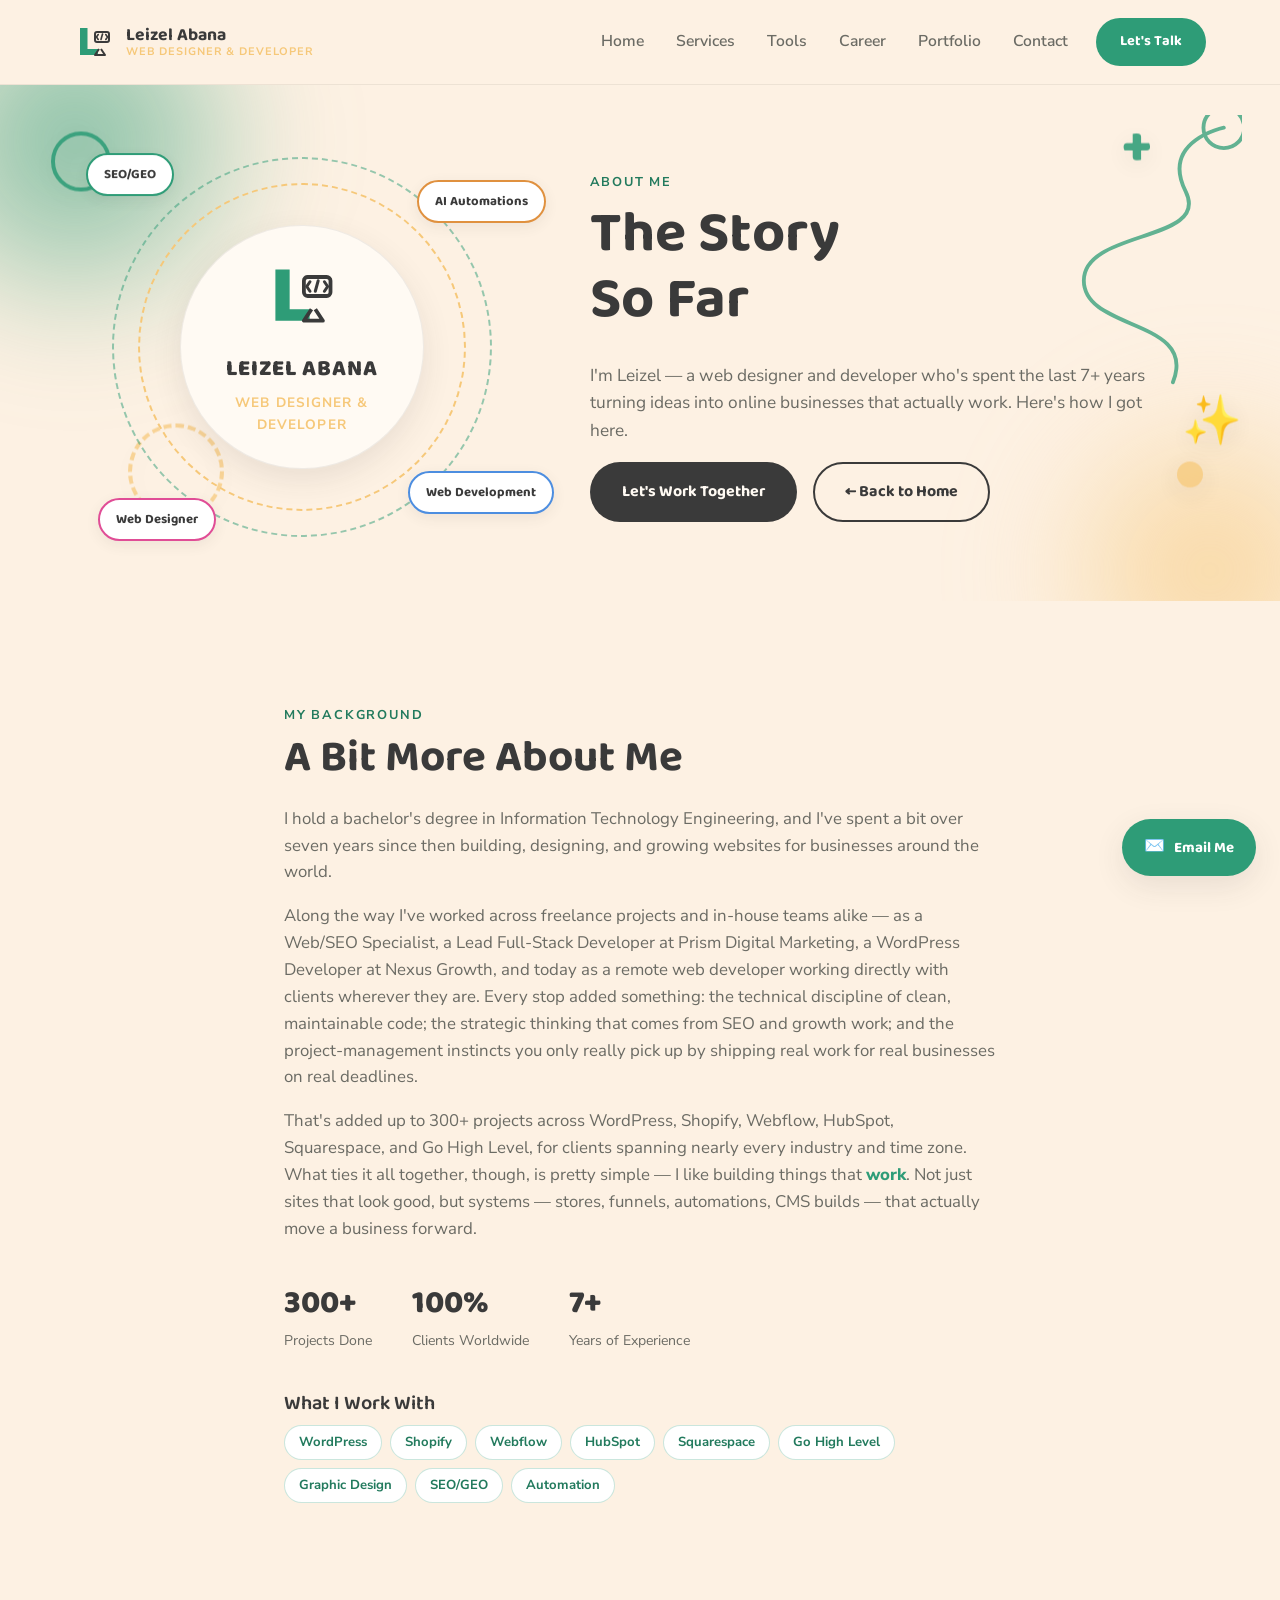
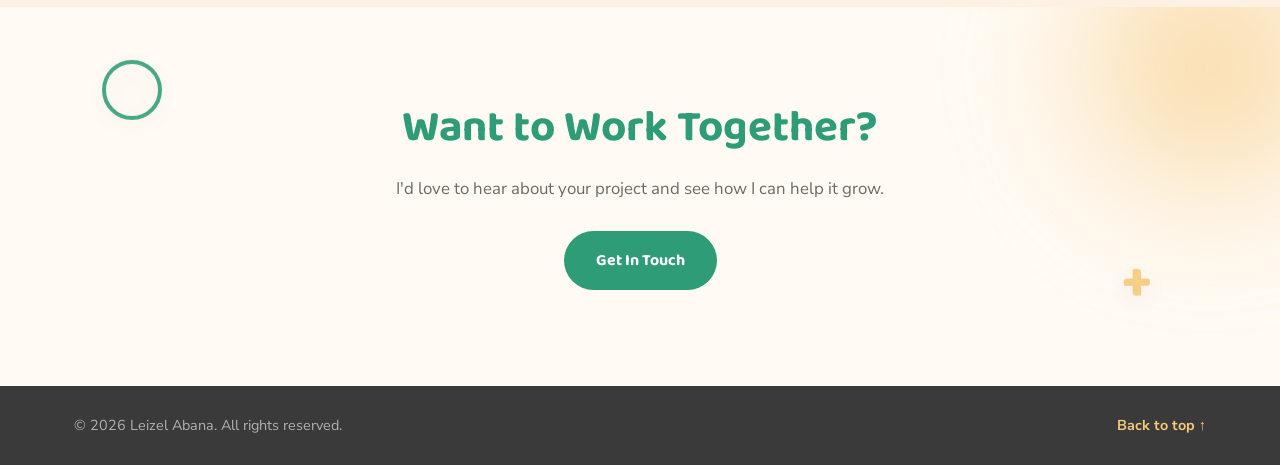
==== about.html @ f3bccfa7 "Initial commit: Leizel Abana portfolio site Co-Authored-By: Claude Sonnet 5 <noreply@anthropic.com>" ====
<!DOCTYPE html>
<html lang="en">
<head>
<meta charset="UTF-8">
<meta name="viewport" content="width=device-width, initial-scale=1.0">
<title>About — Leizel Abana</title>
<meta name="description" content="The story behind Leizel Abana — a web designer and developer with 7+ years of experience across WordPress, Shopify, Webflow, HubSpot, Squarespace and Go High Level.">
<link rel="icon" href="assets/favicon.svg" type="image/svg+xml">
<link rel="preconnect" href="https://fonts.googleapis.com">
<link rel="preconnect" href="https://fonts.gstatic.com" crossorigin>
<link href="https://fonts.googleapis.com/css2?family=Baloo+2:wght@500;600;700;800&family=Nunito+Sans:wght@400;600;700;800&display=swap" rel="stylesheet">
<link rel="stylesheet" href="css/style.css">
</head>
<body>

<!-- ================= HEADER ================= -->
<header class="site-header" id="top">
  <div class="container header-inner">
    <a href="index.html" class="brand" aria-label="Leizel Abana home">
      <svg class="brand-mark" width="40" height="40" viewBox="0 0 40 40" fill="none" xmlns="http://www.w3.org/2000/svg" aria-hidden="true">
        <path d="M6 6H13.5V27H24V33H6V6Z" fill="var(--green)"/>
        <rect x="21" y="10" width="14" height="10" rx="2" stroke="var(--charcoal)" stroke-width="2"/>
        <path d="M25 27L21 33H31L27 27" stroke="var(--charcoal)" stroke-width="2" stroke-linejoin="round"/>
        <path d="M24.2 12.5L22.5 15L24.2 17.5" stroke="var(--charcoal)" stroke-width="1.6" stroke-linecap="round" stroke-linejoin="round"/>
        <path d="M28.5 12L27 17.5" stroke="var(--charcoal)" stroke-width="1.6" stroke-linecap="round"/>
        <path d="M31.8 12.5L33.5 15L31.8 17.5" stroke="var(--charcoal)" stroke-width="1.6" stroke-linecap="round" stroke-linejoin="round"/>
      </svg>
      <span class="brand-text">
        <span class="brand-name">Leizel Abana</span>
        <span class="brand-role">Web Designer &amp; Developer</span>
      </span>
    </a>

    <nav class="site-nav" id="site-nav">
      <a href="index.html#top" class="nav-link">Home</a>
      <a href="index.html#services" class="nav-link">Services</a>
      <a href="index.html#tools" class="nav-link">Tools</a>
      <a href="index.html#career" class="nav-link">Career</a>
      <a href="index.html#portfolio" class="nav-link">Portfolio</a>
      <a href="index.html#contact" class="nav-link">Contact</a>
    </nav>

    <a href="index.html#contact" class="btn btn-primary btn-small header-cta">Let's Talk</a>

    <button class="nav-toggle" id="nav-toggle" aria-label="Toggle navigation" aria-expanded="false">
      <span></span><span></span><span></span>
    </button>
  </div>
</header>

<main>

<!-- ================= ABOUT HERO ================= -->
<section class="hero" id="about-top">
  <div class="blob-layer" aria-hidden="true">
    <div class="blob blob-green" style="width:430px; height:430px; top:-150px; left:-140px;"></div>
    <div class="blob blob-tan" style="width:380px; height:380px; bottom:-160px; right:-120px; animation-delay:2s;"></div>
  </div>
  <div class="floaties" aria-hidden="true">
    <span class="floaty circle-shape" style="top:12%; left:4%; animation-duration:7.8s;"></span>
    <span class="floaty ring-shape" style="bottom:14%; left:10%; animation-duration:9.4s; animation-delay:.5s;"></span>
    <span class="floaty plus-shape green" style="top:10%; right:10%; animation-duration:6.8s; animation-delay:1s;">+</span>
    <span class="floaty dot-shape tan" style="bottom:20%; right:6%; animation-duration:6.4s; animation-delay:.3s;"></span>
    <span class="floaty emoji-shape" style="top:60%; right:3%; animation-duration:7.6s; animation-delay:.8s;">✨</span>
  </div>

  <div class="container hero-inner">
    <div class="hero-badge-wrap" data-animate>
      <div class="hero-orbit">
        <span class="orbit-ring ring-a" aria-hidden="true"></span>
        <span class="orbit-ring ring-b" aria-hidden="true"></span>

        <div class="hero-logo-circle">
          <svg width="76" height="76" viewBox="0 0 40 40" fill="none" xmlns="http://www.w3.org/2000/svg" aria-hidden="true">
            <path d="M6 6H13.5V27H24V33H6V6Z" fill="var(--green)"/>
            <rect x="21" y="10" width="14" height="10" rx="2" stroke="var(--charcoal)" stroke-width="2"/>
            <path d="M25 27L21 33H31L27 27" stroke="var(--charcoal)" stroke-width="2" stroke-linejoin="round"/>
            <path d="M24.2 12.5L22.5 15L24.2 17.5" stroke="var(--charcoal)" stroke-width="1.6" stroke-linecap="round" stroke-linejoin="round"/>
            <path d="M28.5 12L27 17.5" stroke="var(--charcoal)" stroke-width="1.6" stroke-linecap="round"/>
            <path d="M31.8 12.5L33.5 15L31.8 17.5" stroke="var(--charcoal)" stroke-width="1.6" stroke-linecap="round" stroke-linejoin="round"/>
          </svg>
          <p class="hero-logo-name">LEIZEL ABANA</p>
          <p class="hero-logo-role">WEB DESIGNER &amp; DEVELOPER</p>
        </div>

        <span class="orbit-badge badge-1" style="--badge-color: var(--green); animation-duration:6.5s;">SEO/GEO</span>
        <span class="orbit-badge badge-2" style="--badge-color: var(--c-shopify); animation-duration:7.4s; animation-delay:.6s;">AI Automations</span>
        <span class="orbit-badge badge-3" style="--badge-color: var(--c-webflow); animation-duration:6.9s; animation-delay:1.1s;">Web Development</span>
        <span class="orbit-badge badge-4" style="--badge-color: var(--c-figma); animation-duration:7.9s; animation-delay:.3s;">Web Designer</span>
      </div>
    </div>

    <div class="hero-copy" data-animate>
      <p class="eyebrow">About Me</p>
      <h1>The Story<br>So Far</h1>
      <p class="hero-text">
        I'm Leizel — a web designer and developer who's spent the last 7+ years
        turning ideas into online businesses that actually work. Here's how I
        got here.
      </p>

      <div class="hero-actions">
        <a href="index.html#contact" class="btn btn-dark">Let's Work Together</a>
        <a href="index.html" class="btn btn-outline">&larr; Back to Home</a>
      </div>
    </div>
  </div>

  <svg class="squiggle squiggle-1" width="240" height="280" viewBox="0 0 180 220" fill="none" xmlns="http://www.w3.org/2000/svg" aria-hidden="true">
    <path d="M170 10C170 10 120 20 140 60C160 100 60 90 60 130C60 170 150 160 130 210" stroke="var(--green)" stroke-width="3" stroke-linecap="round"/>
    <circle cx="170" cy="10" r="16" stroke="var(--green)" stroke-width="3" fill="none"/>
  </svg>
</section>

<!-- ================= BIO ================= -->
<section class="about-bio">
  <div class="container about-bio-inner">
    <p class="eyebrow" data-animate>My Background</p>
    <h2 data-animate>A Bit More About Me</h2>

    <div class="about-copy" data-animate>
      <p>
        I hold a bachelor's degree in Information Technology Engineering, and I've
        spent a bit over seven years since then building, designing, and growing
        websites for businesses around the world.
      </p>
      <p>
        Along the way I've worked across freelance projects and in-house teams
        alike — as a Web/SEO Specialist, a Lead Full-Stack Developer at Prism
        Digital Marketing, a WordPress Developer at Nexus Growth, and today as a
        remote web developer working directly with clients wherever they are.
        Every stop added something: the technical discipline of clean,
        maintainable code; the strategic thinking that comes from SEO and growth
        work; and the project-management instincts you only really pick up by
        shipping real work for real businesses on real deadlines.
      </p>
      <p>
        That's added up to 300+ projects across WordPress, Shopify, Webflow,
        HubSpot, Squarespace, and Go High Level, for clients spanning nearly
        every industry and time zone. What ties it all together, though, is
        pretty simple — I like building things that <em>work</em>. Not just
        sites that look good, but systems — stores, funnels, automations, CMS
        builds — that actually move a business forward.
      </p>
    </div>

    <div class="hero-stats about-stats" data-animate>
      <div class="stat">
        <span class="stat-num">300+</span>
        <span class="stat-label">Projects Done</span>
      </div>
      <div class="stat">
        <span class="stat-num">100%</span>
        <span class="stat-label">Clients Worldwide</span>
      </div>
      <div class="stat">
        <span class="stat-num">7+</span>
        <span class="stat-label">Years of Experience</span>
      </div>
    </div>

    <h3 class="about-skills-heading" data-animate>What I Work With</h3>
    <div class="chips about-chips" data-animate>
      <span class="chip">WordPress</span>
      <span class="chip">Shopify</span>
      <span class="chip">Webflow</span>
      <span class="chip">HubSpot</span>
      <span class="chip">Squarespace</span>
      <span class="chip">Go High Level</span>
      <span class="chip">Graphic Design</span>
      <span class="chip">SEO/GEO</span>
      <span class="chip">Automation</span>
    </div>
  </div>
</section>

<!-- ================= CLOSING CTA ================= -->
<section class="about-cta">
  <div class="blob-layer" aria-hidden="true">
    <div class="blob blob-tan" style="width:380px; height:380px; top:-130px; right:-120px;"></div>
  </div>
  <div class="floaties" aria-hidden="true">
    <span class="floaty circle-shape" style="top:14%; left:8%; animation-duration:7.4s;"></span>
    <span class="floaty plus-shape" style="bottom:20%; right:10%; animation-duration:6.6s; animation-delay:.7s;">+</span>
  </div>
  <div class="container" style="text-align:center;" data-animate>
    <h2>Want to Work Together?</h2>
    <p class="section-lede" style="margin:0 auto 28px;">
      I'd love to hear about your project and see how I can help it grow.
    </p>
    <a href="index.html#contact" class="btn btn-primary">Get In Touch</a>
  </div>
</section>

</main>

<!-- ================= FOOTER ================= -->
<footer class="site-footer">
  <div class="container footer-inner">
    <p>&copy; <span id="year"></span> Leizel Abana. All rights reserved.</p>
    <a href="#top" class="back-to-top">Back to top &uarr;</a>
  </div>
</footer>

<a href="mailto:leizelbana@gmail.com" class="email-fab" id="email-fab" aria-label="Email Leizel Abana">
  <span aria-hidden="true">✉️</span>
  <span class="email-fab-text">Email Me</span>
</a>

<script src="js/script.js"></script>
</body>
</html>
---- css/style.css ----
/* ==========================================================================
   Leizel Abana — Portfolio Site
   ========================================================================== */

:root {
  /* This site ships a single light theme only — tell browsers not to
     auto-dark-theme native form controls (buttons), which otherwise
     silently overrides authored colors when the OS/browser is in dark mode. */
  color-scheme: light;

  --cream: #fdf1e3;
  --cream-soft: #fffaf3;
  --tan: #f6c879;
  --tan-soft: #fbdca0;
  --green-soft: #dcefe4;
  --green: #2e9c77;
  --green-dark: #227a5d;
  --charcoal: #3a3a3a;
  --charcoal-soft: #6b6b64;
  --white: #ffffff;

  /* rgb channel triplets for use inside rgba() gradients (blobs, glows) */
  --green-rgb: 46, 156, 119;
  --tan-rgb: 246, 200, 121;

  --radius-lg: 28px;
  --radius-md: 18px;
  --radius-sm: 10px;

  --shadow-sm: 0 4px 14px rgba(58, 58, 58, 0.08);
  --shadow-md: 0 10px 30px rgba(58, 58, 58, 0.10);

  --font-display: "Baloo 2", "Nunito Sans", sans-serif;
  --font-body: "Nunito Sans", sans-serif;

  --header-h: 84px;

  /* Portfolio category accents */
  --c-wordpress: var(--green);
  --c-shopify: #e0913f;
  --c-webflow: #4d8ee0;
  --c-ghl: #e0634d;
  --c-custom: #8a6fe0;
  --c-figma: #e04d96;
}

* { box-sizing: border-box; }

html {
  scroll-behavior: smooth;
  scroll-padding-top: var(--header-h);
}

body {
  margin: 0;
  background: var(--cream);
  color: var(--charcoal);
  font-family: var(--font-body);
  line-height: 1.6;
  -webkit-font-smoothing: antialiased;
}

img { max-width: 100%; display: block; }

h1, h2, h3 {
  font-family: var(--font-display);
  color: var(--charcoal);
  line-height: 1.15;
  margin: 0 0 0.5em;
}

h1 { font-size: clamp(2.2rem, 5vw, 3.6rem); font-weight: 700; }
h2 { font-size: clamp(1.9rem, 4vw, 2.75rem); font-weight: 700; }
h3 { font-size: 1.25rem; font-weight: 600; }

p { margin: 0 0 1em; color: var(--charcoal-soft); }

a { color: inherit; text-decoration: none; }

.container {
  width: 100%;
  max-width: 1180px;
  margin: 0 auto;
  padding: 0 24px;
}

section { padding: 96px 0; position: relative; overflow: hidden; }

.eyebrow {
  text-transform: uppercase;
  letter-spacing: 0.14em;
  font-weight: 700;
  font-size: 0.8rem;
  color: var(--green-dark);
  margin-bottom: 0.6em;
}

.section-lede {
  max-width: 620px;
  font-size: 1.05rem;
}

.accent { color: var(--green); }

/* ---------- Buttons ---------- */
.btn {
  display: inline-flex;
  align-items: center;
  justify-content: center;
  gap: 8px;
  padding: 15px 30px;
  border-radius: 999px;
  font-weight: 700;
  font-family: var(--font-display);
  font-size: 1rem;
  border: 2px solid transparent;
  cursor: pointer;
  transition: transform 0.2s ease, box-shadow 0.2s ease, background 0.2s ease, color 0.2s ease;
  white-space: nowrap;
}
.btn:hover { transform: translateY(-2px); }

.btn-primary { background: var(--green); color: var(--white); }
.btn-primary:hover { background: var(--green-dark); box-shadow: var(--shadow-md); }

.btn-dark { background: var(--charcoal); color: var(--cream-soft); }
.btn-dark:hover { background: #262624; box-shadow: var(--shadow-md); }

.btn-outline { background: transparent; border-color: var(--charcoal); color: var(--charcoal); }
.btn-outline:hover { background: var(--charcoal); color: var(--cream-soft); }

.btn-small { padding: 10px 22px; font-size: 0.9rem; }

/* ==========================================================================
   Header
   ========================================================================== */
.site-header {
  position: sticky;
  top: 0;
  z-index: 100;
  background: rgba(253, 241, 227, 0.88);
  backdrop-filter: blur(10px);
  border-bottom: 1px solid rgba(58, 58, 58, 0.08);
}

.header-inner {
  height: var(--header-h);
  display: flex;
  align-items: center;
  justify-content: space-between;
  gap: 20px;
}

.brand {
  display: flex;
  align-items: center;
  gap: 12px;
  flex-shrink: 0;
}
.brand-mark { flex-shrink: 0; }
.brand-text { display: flex; flex-direction: column; line-height: 1.1; }
.brand-name { font-family: var(--font-display); font-weight: 700; font-size: 1.1rem; }
.brand-role { font-size: 0.68rem; letter-spacing: 0.08em; text-transform: uppercase; color: var(--tan); font-weight: 700; }

.site-nav {
  display: flex;
  align-items: center;
  gap: 32px;
  margin-left: auto;
}
.nav-link {
  font-weight: 600;
  font-size: 0.98rem;
  color: var(--charcoal-soft);
  position: relative;
  padding: 6px 0;
  transition: color 0.2s ease;
}
.nav-link:hover, .nav-link.active { color: var(--charcoal); }
.nav-link.active::after {
  content: "";
  position: absolute;
  left: 0; right: 0; bottom: -2px;
  height: 3px;
  background: var(--green);
  border-radius: 3px;
}

.header-cta { margin-left: 8px; }

.nav-toggle {
  appearance: none;
  -webkit-appearance: none;
  display: none;
  flex-direction: column;
  justify-content: center;
  gap: 5px;
  width: 40px;
  height: 40px;
  background: none;
  border: none;
  cursor: pointer;
  flex-shrink: 0;
}
.nav-toggle span {
  height: 2px;
  background: var(--charcoal);
  border-radius: 2px;
  transition: transform 0.25s ease, opacity 0.25s ease;
}
.nav-toggle.open span:nth-child(1) { transform: translateY(7px) rotate(45deg); }
.nav-toggle.open span:nth-child(2) { opacity: 0; }
.nav-toggle.open span:nth-child(3) { transform: translateY(-7px) rotate(-45deg); }

/* ==========================================================================
   Hero
   ========================================================================== */
.hero { padding-top: 72px; padding-bottom: 72px; }

.hero-inner {
  display: grid;
  grid-template-columns: 0.85fr 1.15fr;
  gap: 60px;
  align-items: center;
}

/* ---------- Hero orbit: round logo with skills floating around it ---------- */
.hero-orbit {
  position: relative;
  width: 380px;
  height: 380px;
  margin: 0 auto;
}

.orbit-ring {
  position: absolute;
  inset: 26px;
  border-radius: 50%;
  border: 2px dashed var(--tan);
  animation: spin 32s linear infinite;
}
.orbit-ring.ring-b {
  inset: 0;
  border-color: var(--green);
  opacity: 0.5;
  animation-duration: 46s;
  animation-direction: reverse;
}
@keyframes spin {
  from { transform: rotate(0deg); }
  to   { transform: rotate(360deg); }
}

.hero-logo-circle {
  position: absolute;
  inset: 68px;
  z-index: 2;
  border-radius: 50%;
  background: var(--cream-soft);
  border: 1px solid rgba(58, 58, 58, 0.08);
  box-shadow: var(--shadow-md);
  display: flex;
  flex-direction: column;
  align-items: center;
  justify-content: center;
  text-align: center;
  padding: 18px;
}

.orbit-badge {
  position: absolute;
  z-index: 3;
  display: inline-flex;
  align-items: center;
  white-space: nowrap;
  background: var(--white);
  border: 2px solid var(--badge-color, var(--green));
  color: var(--charcoal);
  font-family: var(--font-display);
  font-weight: 700;
  font-size: 0.82rem;
  padding: 9px 16px;
  border-radius: 999px;
  box-shadow: var(--shadow-sm);
  animation-name: badgeFloat;
  animation-timing-function: ease-in-out;
  animation-iteration-count: infinite;
  will-change: transform;
}
@keyframes badgeFloat {
  0%, 100% { transform: translate(0, 0); }
  50%      { transform: translate(6px, -10px); }
}

.orbit-badge.badge-1 { top: -4px;    left: -26px; }
.orbit-badge.badge-2 { top: 6%;      right: -54px; }
.orbit-badge.badge-3 { bottom: 6%;   right: -62px; }
.orbit-badge.badge-4 { bottom: -4px; left: -14px; }

@media (max-width: 900px) {
  .hero-orbit { width: 320px; height: 320px; }
  .orbit-badge.badge-2 { right: -20px; }
  .orbit-badge.badge-3 { right: -26px; }
}
@media (max-width: 480px) {
  .hero-orbit { width: 280px; height: 280px; }
  .hero-logo-circle { inset: 54px; padding: 12px; }
  .orbit-badge { font-size: 0.72rem; padding: 7px 12px; }
  .orbit-badge.badge-1 { left: -10px; }
  .orbit-badge.badge-2 { right: -10px; }
  .orbit-badge.badge-3 { right: -14px; }
  .orbit-badge.badge-4 { left: -4px; }
}

.hero-logo-name {
  font-family: var(--font-display);
  font-weight: 800;
  font-size: 1.4rem;
  letter-spacing: 0.04em;
  color: var(--charcoal);
  margin: 18px 0 4px;
}
.hero-logo-role {
  font-weight: 700;
  letter-spacing: 0.08em;
  font-size: 0.85rem;
  color: var(--tan);
  text-transform: uppercase;
  margin: 0;
}

.hero-text { max-width: 560px; font-size: 1.08rem; }

.hero-stats {
  display: flex;
  gap: 40px;
  margin: 32px 0;
  flex-wrap: wrap;
}
.stat { display: flex; flex-direction: column; }
.stat-num { font-family: var(--font-display); font-weight: 800; font-size: 2rem; color: var(--charcoal); }
.stat-label { font-size: 0.88rem; color: var(--charcoal-soft); }

.hero-actions { display: flex; gap: 16px; flex-wrap: wrap; margin-top: 8px; }

.squiggle { position: absolute; opacity: 0.75; pointer-events: none; z-index: 0; }
.squiggle-1 { top: 30px; right: 3%; }
.squiggle-2 { bottom: 10px; left: 3%; }
.squiggle-3 { top: 10%; left: 1%; }
.squiggle-4 { bottom: 5%; right: 2%; }

@media (max-width: 900px) {
  .squiggle-3, .squiggle-4 { display: none; }
}

/* ==========================================================================
   Floating decorative shapes
   ========================================================================== */
@keyframes drift {
  0%   { transform: translate(0, 0) rotate(0deg); }
  33%  { transform: translate(8px, -16px) rotate(7deg); }
  66%  { transform: translate(-10px, -6px) rotate(-6deg); }
  100% { transform: translate(0, 0) rotate(0deg); }
}

.floaties {
  position: absolute;
  inset: 0;
  pointer-events: none;
  z-index: 0;
}

.floaty {
  position: absolute;
  opacity: 0.88;
  animation-name: drift;
  animation-timing-function: ease-in-out;
  animation-iteration-count: infinite;
  will-change: transform;
  filter: drop-shadow(0 6px 14px rgba(58, 58, 58, 0.10));
}

.floaty.circle-shape {
  width: 60px;
  height: 60px;
  border-radius: 50%;
  border: 4px solid var(--green);
}
.floaty.circle-shape.small { width: 30px; height: 30px; border-width: 3px; }
.floaty.ring-shape {
  width: 96px;
  height: 96px;
  border-radius: 50%;
  border: 4px dashed var(--tan);
  opacity: 0.72;
}
.floaty.square-shape {
  width: 46px;
  height: 46px;
  border: 4px solid var(--tan);
  border-radius: 10px;
  transform: rotate(12deg);
}
.floaty.dot-shape {
  width: 26px;
  height: 26px;
  border-radius: 50%;
  background: var(--green);
  opacity: 0.75;
}
.floaty.dot-shape.tan { background: var(--tan); }
.floaty.plus-shape {
  font-family: var(--font-display);
  font-size: 3.4rem;
  font-weight: 800;
  color: var(--tan);
  line-height: 1;
}
.floaty.plus-shape.green { color: var(--green); }
.floaty.emoji-shape {
  font-size: 3rem;
  filter: saturate(1.1) drop-shadow(0 6px 14px rgba(58, 58, 58, 0.12));
}
.floaty.line-shape {
  width: 100px;
  height: 6px;
  border-radius: 6px;
  background: linear-gradient(90deg, var(--green), transparent);
}
.floaty.line-shape.tan { background: linear-gradient(90deg, var(--tan), transparent); }

/* content sits above the ambient floaties / blobs / waves layers */
.container { position: relative; z-index: 1; }

@media (max-width: 760px) {
  .floaties { display: none; }
}

/* ==========================================================================
   Soft gradient blobs — ambient color wash behind each section
   ========================================================================== */
.blob-layer {
  position: absolute;
  inset: 0;
  overflow: hidden;
  pointer-events: none;
  z-index: 0;
}
.blob {
  position: absolute;
  border-radius: 50%;
  filter: blur(50px);
  animation: blobPulse 12s ease-in-out infinite;
  will-change: transform;
}
.blob.blob-green {
  background: radial-gradient(circle, rgba(var(--green-rgb), 0.65), rgba(var(--green-rgb), 0) 70%);
}
.blob.blob-tan {
  background: radial-gradient(circle, rgba(var(--tan-rgb), 0.7), rgba(var(--tan-rgb), 0) 70%);
}

@keyframes blobPulse {
  0%, 100% { transform: scale(1) translate(0, 0); }
  50%      { transform: scale(1.22) translate(18px, -16px); }
}

@media (max-width: 640px) {
  .blob-layer { display: none; }
}

/* ==========================================================================
   Wave dividers — soft curved seams between sections
   ========================================================================== */
.wave-divider {
  position: absolute;
  left: 0;
  right: 0;
  bottom: -1px;
  width: 100%;
  height: 90px;
  display: block;
  z-index: 0;
  pointer-events: none;
}

/* ==========================================================================
   Metrics marquee — continuously scrolling, no manual controls
   ========================================================================== */
.metrics { padding: 44px 0; background: var(--cream-soft); overflow: hidden; }

.metrics-marquee {
  position: relative;
  width: 100%;
  overflow: hidden;
  -webkit-mask-image: linear-gradient(to right, transparent, black 6%, black 94%, transparent);
  mask-image: linear-gradient(to right, transparent, black 6%, black 94%, transparent);
}

.metrics-track {
  display: flex;
  width: max-content;
  animation: metricsScroll 30s linear infinite;
}
.metrics-marquee:hover .metrics-track { animation-play-state: paused; }

@keyframes metricsScroll {
  from { transform: translateX(0); }
  to   { transform: translateX(-50%); }
}

.metrics-item {
  display: flex;
  flex-direction: column;
  align-items: center;
  justify-content: center;
  text-align: center;
  flex-shrink: 0;
  padding: 0 48px;
  border-right: 2px dashed rgba(58, 58, 58, 0.14);
}
.metrics-item:last-child { border-right: none; }

.metrics-num { font-family: var(--font-display); font-weight: 800; font-size: 2.6rem; color: var(--green); line-height: 1; white-space: nowrap; }
.metrics-label { font-size: 0.92rem; font-weight: 700; color: var(--charcoal-soft); margin-top: 8px; white-space: nowrap; }

@media (prefers-reduced-motion: reduce) {
  .metrics-track { animation: none; }
}

@media (max-width: 560px) {
  .metrics-num { font-size: 2.1rem; }
  .metrics-item { padding: 0 32px; }
}

/* ==========================================================================
   Services
   ========================================================================== */
.services-grid {
  display: grid;
  grid-template-columns: repeat(auto-fit, minmax(280px, 1fr));
  gap: 24px;
  margin-top: 40px;
}

.service-card {
  /* Each card carries its own --cat-color (set inline, matching that
     platform's real brand color) so the tint always matches its icon. */
  background: color-mix(in srgb, var(--cat-color, var(--tan)) 10%, white);
  border-radius: var(--radius-md);
  border: 2px solid transparent;
  padding: 32px 28px;
  transition: transform 0.25s ease, box-shadow 0.25s ease, border-color 0.25s ease;
}
.service-card:hover {
  transform: translateY(-6px);
  box-shadow: var(--shadow-md);
  border-color: color-mix(in srgb, var(--cat-color, var(--tan)) 55%, transparent);
}
.service-icon {
  display: inline-flex;
  align-items: center;
  justify-content: center;
  width: 56px;
  height: 56px;
  border-radius: 50%;
  background: color-mix(in srgb, var(--cat-color, var(--tan)) 20%, white);
  font-size: 1.7rem;
  margin-bottom: 16px;
  line-height: 1;
}
.service-icon .icon-logo { display: none; width: 1.7rem; height: 1.7rem; object-fit: contain; }
.service-card h3 { margin-bottom: 10px; }
.service-card p { margin-bottom: 0; font-size: 0.96rem; }

/* ==========================================================================
   Tools
   ========================================================================== */
.tools { background: var(--cream-soft); }

.tools-grid {
  display: grid;
  grid-template-columns: repeat(auto-fit, minmax(300px, 1fr));
  gap: 24px;
  margin-top: 40px;
}

.tool-card {
  background: var(--green-soft);
  border-radius: var(--radius-md);
  padding: 26px 26px 22px;
}
.tool-card h3 { font-size: 1.05rem; margin-bottom: 16px; }

.chips { display: flex; flex-wrap: wrap; gap: 8px; }
.chip {
  display: inline-flex;
  align-items: center;
  background: var(--white);
  color: var(--green-dark);
  border: 1px solid rgba(46, 156, 119, 0.25);
  font-size: 0.82rem;
  font-weight: 700;
  padding: 6px 14px;
  border-radius: 999px;
}
.chip-icon { width: 14px; height: 14px; object-fit: contain; margin-right: 6px; flex-shrink: 0; }

/* ==========================================================================
   Career roadmap — criss-cross timeline with a scroll-drawn connector
   ========================================================================== */
.roadmap {
  position: relative;
  max-width: 760px;
  margin: 56px auto 40px;
}

.roadmap-line {
  position: absolute;
  top: 0;
  left: 50%;
  transform: translateX(-50%);
  width: 80px;
  height: 100%;
  z-index: 0;
  overflow: visible;
}
.roadmap-line path {
  opacity: 0;
  transition: opacity 0.4s ease;
}
.roadmap-line path.ready { opacity: 1; }

.roadmap-item {
  position: relative;
  width: calc(50% - 40px);
  margin-bottom: 44px;
  z-index: 1;
}
.roadmap-item:last-child { margin-bottom: 0; }
.roadmap-item.roadmap-left { margin-right: auto; }
.roadmap-item.roadmap-right { margin-left: auto; }

.roadmap-dot {
  position: absolute;
  top: 50%;
  transform: translateY(-50%);
  width: 22px;
  height: 22px;
  border-radius: 50%;
  background: var(--dot-color, var(--green));
  border: 4px solid var(--cream);
  box-shadow: 0 0 0 2px var(--dot-color, var(--green));
  z-index: 2;
  transition: box-shadow 0.35s ease, transform 0.35s ease;
}
.roadmap-left .roadmap-dot { right: -40px; }
.roadmap-right .roadmap-dot { left: -40px; }
.roadmap-dot.lit {
  transform: translateY(-50%) scale(1.2);
  box-shadow: 0 0 0 2px var(--dot-color, var(--green)),
    0 0 16px 4px color-mix(in srgb, var(--dot-color, var(--green)) 55%, transparent);
}

.roadmap .timeline-content {
  background: var(--white);
  border-radius: var(--radius-md);
  padding: 20px 26px;
  box-shadow: var(--shadow-sm);
  transition: transform 0.25s ease, box-shadow 0.25s ease;
}
.roadmap-item:hover .timeline-content { box-shadow: var(--shadow-md); }
.roadmap-left:hover .timeline-content { transform: translateX(-4px); }
.roadmap-right:hover .timeline-content { transform: translateX(4px); }

.timeline-dates {
  display: inline-block;
  background: var(--tan-soft);
  color: var(--green-dark);
  font-weight: 800;
  font-size: 0.78rem;
  letter-spacing: 0.03em;
  padding: 4px 13px;
  border-radius: 999px;
  margin-bottom: 10px;
}
.timeline-content h3 { margin-bottom: 4px; }
.timeline-company { color: var(--charcoal-soft); font-weight: 700; margin-bottom: 0; }

.timeline-cta {
  display: flex;
  width: fit-content;
  margin: 8px auto 0;
}

/* Below ~700px the criss-cross collapses to a single straight dashed line —
   more readable at narrow widths than a cramped zig-zag. */
@media (max-width: 700px) {
  .roadmap { padding-left: 44px; max-width: none; }
  .roadmap-line { display: none; }
  .roadmap::before {
    content: "";
    position: absolute;
    left: 11px;
    top: 6px;
    bottom: 6px;
    border-left: 3px dashed var(--tan);
  }
  .roadmap-item,
  .roadmap-item.roadmap-left,
  .roadmap-item.roadmap-right {
    width: 100%;
    margin-left: 0;
    margin-right: 0;
  }
  .roadmap-left .roadmap-dot,
  .roadmap-right .roadmap-dot {
    left: -44px;
    right: auto;
  }
}

@media (max-width: 480px) {
  .roadmap { padding-left: 36px; }
  .roadmap-left .roadmap-dot,
  .roadmap-right .roadmap-dot { left: -36px; width: 18px; height: 18px; }
  .roadmap .timeline-content { padding: 16px 20px; }
}

/* ==========================================================================
   Portfolio
   ========================================================================== */
.filter-bar {
  display: flex;
  flex-wrap: wrap;
  gap: 10px;
  margin: 36px 0 18px;
}
/*
  .filter-btn is a real <button> — some browsers force their own native
  theming onto a button's own color/background (most visible when the OS
  is in dark mode), silently overriding authored styles. So the button
  itself stays bare and unstyled; every themed style below lives on the
  inner .pill <span> instead, which paints exactly as authored.
*/
.filter-btn {
  appearance: none;
  -webkit-appearance: none;
  background: none;
  border: none;
  padding: 0;
  margin: 0;
  cursor: pointer;
  font: inherit;
}
.pill {
  display: inline-flex;
  align-items: center;
  gap: 8px;
  background: var(--white);
  border: 2px solid var(--cat-color, var(--tan));
  color: var(--charcoal);
  font-family: var(--font-body);
  font-weight: 700;
  font-size: 0.9rem;
  padding: 9px 18px 9px 14px;
  border-radius: 999px;
  transition: transform 0.2s ease, background 0.2s ease, color 0.2s ease, box-shadow 0.2s ease;
}
.filter-icon { font-size: 1rem; line-height: 1; }
.filter-count {
  background: rgba(58, 58, 58, 0.08);
  color: var(--charcoal-soft);
  font-size: 0.72rem;
  min-width: 20px;
  text-align: center;
  padding: 2px 7px;
  border-radius: 999px;
  font-weight: 800;
}
.filter-btn:hover .pill { transform: translateY(-2px); box-shadow: var(--shadow-sm); }
.filter-btn.active .pill {
  background: var(--cat-color, var(--green));
  border-color: var(--cat-color, var(--green));
  color: var(--white);
}
.filter-btn.active .pill .filter-count { background: rgba(255, 255, 255, 0.25); color: var(--white); }

.results-count {
  font-size: 0.85rem;
  color: var(--charcoal-soft);
  font-weight: 700;
  margin: 0 0 28px;
}

.portfolio-grid {
  display: grid;
  grid-template-columns: repeat(auto-fill, minmax(260px, 1fr));
  grid-auto-flow: dense;
  gap: 22px;
}

.port-card {
  position: relative;
  overflow: hidden;
  background: var(--white);
  border-radius: var(--radius-md);
  border: 2px solid transparent;
  padding-bottom: 20px;
  transition: transform 0.3s cubic-bezier(.22,1,.36,1), box-shadow 0.3s ease, border-color 0.3s ease;
  display: flex;
  flex-direction: column;
  min-height: 190px;
}
.port-card:hover {
  transform: translateY(-6px) rotate(-0.4deg);
  box-shadow: var(--shadow-md);
  border-color: var(--cat-color, var(--green));
}
.port-card:hover .port-bg-icon { opacity: 0.16; transform: rotate(-4deg) scale(1.08); }

.port-card--wide { grid-column: span 2; }
@media (max-width: 640px) {
  .port-card--wide { grid-column: span 1; }
}

.port-bg-icon {
  position: absolute;
  top: -8px;
  right: -6px;
  font-size: 4.5rem;
  opacity: 0.08;
  transform: rotate(-10deg);
  pointer-events: none;
  line-height: 1;
  transition: transform 0.3s ease, opacity 0.3s ease;
}

.port-chrome {
  position: relative;
  z-index: 1;
  display: flex;
  align-items: center;
  gap: 5px;
  background: var(--cream-soft);
  border-bottom: 1px solid rgba(58, 58, 58, 0.06);
  padding: 12px 16px;
}
.chrome-dot { width: 8px; height: 8px; border-radius: 50%; flex-shrink: 0; }
.dot-r { background: #ec6a5e; }
.dot-y { background: #f4bf50; }
.dot-g { background: #61c554; }
.chrome-url {
  margin-left: 8px;
  font-size: 0.72rem;
  color: var(--charcoal-soft);
  background: var(--white);
  padding: 3px 10px;
  border-radius: 999px;
  border: 1px solid rgba(58, 58, 58, 0.06);
  overflow: hidden;
  text-overflow: ellipsis;
  white-space: nowrap;
}

.port-body {
  position: relative;
  z-index: 1;
  padding: 18px 22px 0;
  display: flex;
  flex-direction: column;
  flex: 1;
}
.port-tag {
  align-self: flex-start;
  background: var(--tan-soft);
  background: color-mix(in srgb, var(--cat-color, var(--green)) 16%, white);
  color: var(--cat-color, var(--green-dark));
  font-size: 0.7rem;
  font-weight: 800;
  letter-spacing: 0.04em;
  text-transform: uppercase;
  padding: 5px 12px;
  border-radius: 999px;
  margin-bottom: 14px;
}
.port-card h3 { font-size: 1.05rem; margin-bottom: auto; padding-bottom: 14px; }
.port-link { font-size: 0.86rem; font-weight: 700; color: var(--cat-color, var(--green-dark)); }

.port-card.hidden { display: none; }

@keyframes cardPop {
  from { opacity: 0; transform: translateY(16px) scale(0.94); }
  to   { opacity: 1; transform: none; }
}
.port-card.pop { animation: cardPop 0.5s cubic-bezier(.22,1,.36,1) both; }

/* ==========================================================================
   Contact
   ========================================================================== */
.contact-inner {
  display: grid;
  grid-template-columns: 1.1fr 0.9fr;
  gap: 60px;
  align-items: center;
}

.contact-copy h2 { color: var(--green); }

.contact-card {
  background: var(--cream-soft);
  border: 1px solid rgba(58,58,58,0.08);
  border-radius: var(--radius-lg);
  padding: 44px 36px;
  text-align: center;
  box-shadow: var(--shadow-sm);
}

.contact-links {
  list-style: none;
  margin: 28px 0 0;
  padding: 0;
  text-align: left;
  display: inline-flex;
  flex-direction: column;
  gap: 14px;
}
.contact-links li { display: flex; align-items: center; gap: 12px; font-weight: 700; }
.contact-links a { transition: color 0.2s ease; }
.contact-links a:hover { color: var(--green-dark); }

/* ==========================================================================
   About page
   ========================================================================== */
.about-bio-inner { max-width: 760px; margin: 0 auto; }

.about-copy p { font-size: 1.05rem; }
.about-copy em { color: var(--green); font-style: normal; font-weight: 800; }

.about-stats { margin: 36px 0 40px; }

.about-skills-heading { margin-top: 8px; }
.about-chips { margin-bottom: 8px; }

.about-cta { background: var(--cream-soft); text-align: center; }
.about-cta h2 { color: var(--green); }

/* ==========================================================================
   Floating "Email Me" button
   ========================================================================== */
.email-fab {
  position: fixed;
  right: 24px;
  bottom: 24px;
  z-index: 200;
  display: inline-flex;
  align-items: center;
  gap: 9px;
  background: var(--green);
  color: var(--white);
  font-family: var(--font-display);
  font-weight: 700;
  font-size: 0.94rem;
  padding: 15px 22px;
  border-radius: 999px;
  box-shadow: var(--shadow-md);
  transition: transform 0.25s ease, background 0.2s ease, box-shadow 0.25s ease, opacity 0.25s ease;
}
.email-fab span:first-child { font-size: 1.05rem; }
.email-fab:hover {
  background: var(--green-dark);
  transform: translateY(-3px);
  box-shadow: 0 16px 34px rgba(58, 58, 58, 0.2);
}
.email-fab.is-hidden {
  opacity: 0;
  pointer-events: none;
  transform: translateY(12px);
}

@media (max-width: 560px) {
  .email-fab { right: 16px; bottom: 16px; padding: 14px; }
  .email-fab-text { display: none; }
}

/* ==========================================================================
   Footer
   ========================================================================== */
.site-footer { background: var(--charcoal); color: rgba(255,255,255,0.7); padding: 28px 0; }
.footer-inner { display: flex; justify-content: space-between; align-items: center; flex-wrap: wrap; gap: 10px; }
.footer-inner p { color: rgba(255,255,255,0.6); margin: 0; font-size: 0.9rem; }
.back-to-top { font-size: 0.9rem; font-weight: 700; color: var(--tan); }
.back-to-top:hover { color: var(--white); }

/* ==========================================================================
   Scroll-reveal animation
   ========================================================================== */
[data-animate] {
  opacity: 0;
  transform: translateY(18px);
  transition: opacity 0.6s ease, transform 0.6s ease;
}
[data-animate].in-view { opacity: 1; transform: translateY(0); }

/* ==========================================================================
   Responsive
   ========================================================================== */
@media (max-width: 900px) {
  .hero-inner { grid-template-columns: 1fr; }
  .hero-badge-wrap { max-width: 320px; margin: 0 auto; }
  .contact-inner { grid-template-columns: 1fr; }
  .contact-card { order: -1; }
}

@media (max-width: 760px) {
  section { padding: 64px 0; }

  .site-nav {
    position: fixed;
    top: var(--header-h);
    left: 0;
    right: 0;
    background: var(--cream-soft);
    flex-direction: column;
    align-items: flex-start;
    gap: 4px;
    padding: 16px 24px 24px;
    border-bottom: 1px solid rgba(58,58,58,0.08);
    transform: translateY(-140%);
    opacity: 0;
    transition: transform 0.3s ease, opacity 0.3s ease;
  }
  .site-nav.open { transform: translateY(0); opacity: 1; }
  .nav-link { width: 100%; padding: 10px 0; }

  .header-cta { display: none; }
  .nav-toggle { display: flex; }

  .hero-stats { gap: 28px; }
  .squiggle { display: none; }
}

@media (max-width: 480px) {
  .container { padding: 0 18px; }
  .hero-actions .btn { width: 100%; }
}
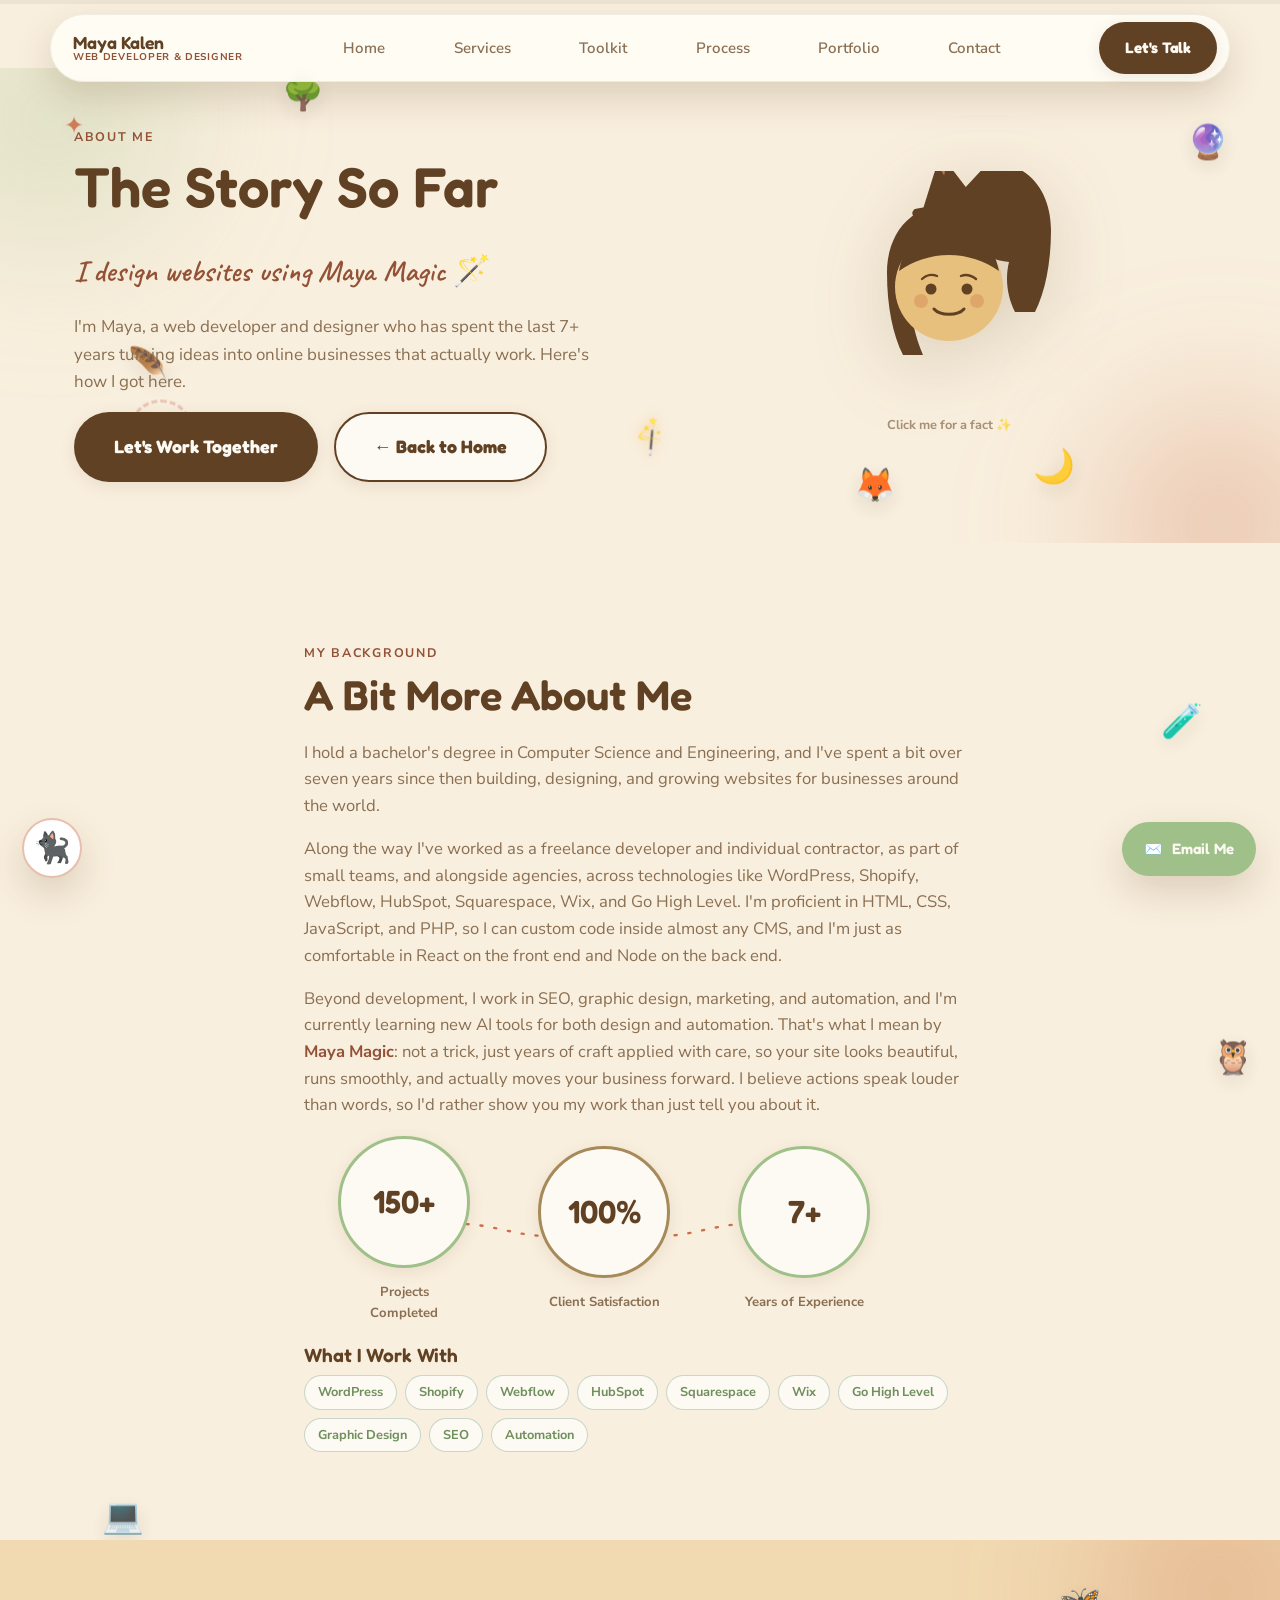
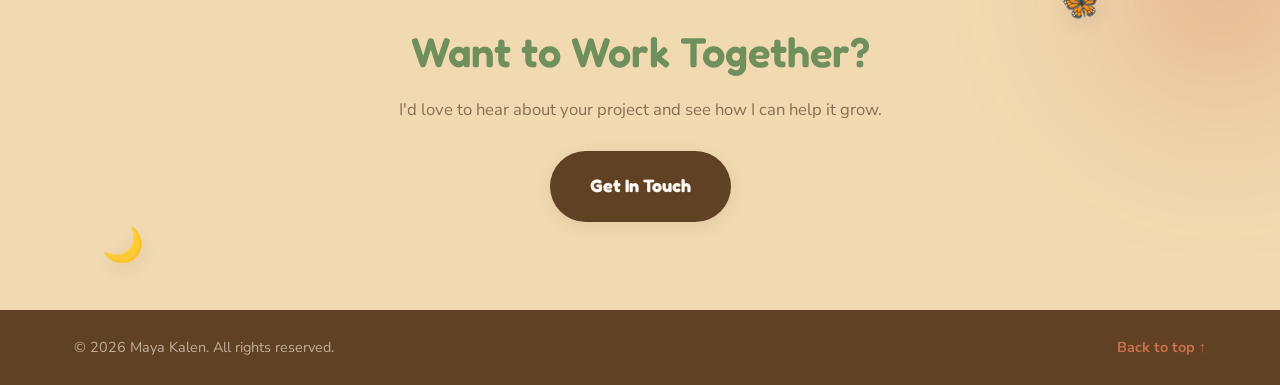
==== commit 4eade1de: "Rebuild site as Maya Kalen's Maya Magic portfolio Multi-page magic-themed site with cream/cocoa/terr" ====
--- a/about.html
+++ b/about.html
@@ -3,44 +3,38 @@
 <head>
 <meta charset="UTF-8">
 <meta name="viewport" content="width=device-width, initial-scale=1.0">
-<title>About — Leizel Abana</title>
-<meta name="description" content="The story behind Leizel Abana — a web designer and developer with 7+ years of experience across WordPress, Shopify, Webflow, HubSpot, Squarespace and Go High Level.">
+<title>About · Maya Kalen</title>
+<meta name="description" content="The story behind Maya Kalen, a web developer and designer with 7+ years of experience across WordPress, Shopify, Webflow, HubSpot, Squarespace and Go High Level. Welcome to Maya Magic.">
 <link rel="icon" href="assets/favicon.svg" type="image/svg+xml">
 <link rel="preconnect" href="https://fonts.googleapis.com">
 <link rel="preconnect" href="https://fonts.gstatic.com" crossorigin>
-<link href="https://fonts.googleapis.com/css2?family=Baloo+2:wght@500;600;700;800&family=Nunito+Sans:wght@400;600;700;800&display=swap" rel="stylesheet">
+<link href="https://fonts.googleapis.com/css2?family=Fredoka:wght@400;500;600;700&family=Caveat:wght@600;700&family=Nunito+Sans:wght@400;600;700;800&display=swap" rel="stylesheet">
 <link rel="stylesheet" href="css/style.css">
 </head>
 <body>
 
+<div class="scroll-progress" aria-hidden="true"><div class="scroll-progress-bar" id="scroll-progress-bar"></div></div>
+
 <!-- ================= HEADER ================= -->
 <header class="site-header" id="top">
-  <div class="container header-inner">
-    <a href="index.html" class="brand" aria-label="Leizel Abana home">
-      <svg class="brand-mark" width="40" height="40" viewBox="0 0 40 40" fill="none" xmlns="http://www.w3.org/2000/svg" aria-hidden="true">
-        <path d="M6 6H13.5V27H24V33H6V6Z" fill="var(--green)"/>
-        <rect x="21" y="10" width="14" height="10" rx="2" stroke="var(--charcoal)" stroke-width="2"/>
-        <path d="M25 27L21 33H31L27 27" stroke="var(--charcoal)" stroke-width="2" stroke-linejoin="round"/>
-        <path d="M24.2 12.5L22.5 15L24.2 17.5" stroke="var(--charcoal)" stroke-width="1.6" stroke-linecap="round" stroke-linejoin="round"/>
-        <path d="M28.5 12L27 17.5" stroke="var(--charcoal)" stroke-width="1.6" stroke-linecap="round"/>
-        <path d="M31.8 12.5L33.5 15L31.8 17.5" stroke="var(--charcoal)" stroke-width="1.6" stroke-linecap="round" stroke-linejoin="round"/>
-      </svg>
+  <div class="header-inner">
+    <a href="index.html" class="brand" aria-label="Maya Kalen home, click to cast a spell">
       <span class="brand-text">
-        <span class="brand-name">Leizel Abana</span>
-        <span class="brand-role">Web Designer &amp; Developer</span>
+        <span class="brand-name">Maya Kalen</span>
+        <span class="brand-role">Web Developer &amp; Designer</span>
       </span>
     </a>
 
     <nav class="site-nav" id="site-nav">
-      <a href="index.html#top" class="nav-link">Home</a>
-      <a href="index.html#services" class="nav-link">Services</a>
-      <a href="index.html#tools" class="nav-link">Tools</a>
-      <a href="index.html#career" class="nav-link">Career</a>
-      <a href="index.html#portfolio" class="nav-link">Portfolio</a>
-      <a href="index.html#contact" class="nav-link">Contact</a>
+      <a href="index.html" class="nav-link">Home</a>
+      <a href="services.html" class="nav-link">Services</a>
+      <a href="toolkit.html" class="nav-link">Toolkit</a>
+      <a href="process.html" class="nav-link">Process</a>
+      <a href="portfolio.html" class="nav-link">Portfolio</a>
+      <a href="contact.html" class="nav-link">Contact</a>
     </nav>
 
-    <a href="index.html#contact" class="btn btn-primary btn-small header-cta">Let's Talk</a>
+    <a href="contact.html" class="btn btn-primary btn-small header-cta magnetic">Let's Talk</a>
 
     <button class="nav-toggle" id="nav-toggle" aria-label="Toggle navigation" aria-expanded="false">
       <span></span><span></span><span></span>
@@ -48,114 +42,129 @@
   </div>
 </header>
 
+<div class="magic-toast" id="magic-toast" role="status" aria-live="polite"></div>
+
 <main>
 
 <!-- ================= ABOUT HERO ================= -->
 <section class="hero" id="about-top">
   <div class="blob-layer" aria-hidden="true">
-    <div class="blob blob-green" style="width:430px; height:430px; top:-150px; left:-140px;"></div>
-    <div class="blob blob-tan" style="width:380px; height:380px; bottom:-160px; right:-120px; animation-delay:2s;"></div>
+    <div class="blob blob-green" style="width:400px; height:400px; top:-140px; left:-150px;"></div>
+    <div class="blob blob-tan" style="width:360px; height:360px; bottom:-160px; right:-120px; animation-delay:2s;"></div>
   </div>
   <div class="floaties" aria-hidden="true">
-    <span class="floaty circle-shape" style="top:12%; left:4%; animation-duration:7.8s;"></span>
+    <span class="floaty spark" style="top:12%; left:5%; animation-duration:7.8s;">✦</span>
     <span class="floaty ring-shape" style="bottom:14%; left:10%; animation-duration:9.4s; animation-delay:.5s;"></span>
-    <span class="floaty plus-shape green" style="top:10%; right:10%; animation-duration:6.8s; animation-delay:1s;">+</span>
-    <span class="floaty dot-shape tan" style="bottom:20%; right:6%; animation-duration:6.4s; animation-delay:.3s;"></span>
-    <span class="floaty emoji-shape" style="top:60%; right:3%; animation-duration:7.6s; animation-delay:.8s;">✨</span>
-  </div>
-
-  <div class="container hero-inner">
-    <div class="hero-badge-wrap" data-animate>
-      <div class="hero-orbit">
-        <span class="orbit-ring ring-a" aria-hidden="true"></span>
-        <span class="orbit-ring ring-b" aria-hidden="true"></span>
-
-        <div class="hero-logo-circle">
-          <svg width="76" height="76" viewBox="0 0 40 40" fill="none" xmlns="http://www.w3.org/2000/svg" aria-hidden="true">
-            <path d="M6 6H13.5V27H24V33H6V6Z" fill="var(--green)"/>
-            <rect x="21" y="10" width="14" height="10" rx="2" stroke="var(--charcoal)" stroke-width="2"/>
-            <path d="M25 27L21 33H31L27 27" stroke="var(--charcoal)" stroke-width="2" stroke-linejoin="round"/>
-            <path d="M24.2 12.5L22.5 15L24.2 17.5" stroke="var(--charcoal)" stroke-width="1.6" stroke-linecap="round" stroke-linejoin="round"/>
-            <path d="M28.5 12L27 17.5" stroke="var(--charcoal)" stroke-width="1.6" stroke-linecap="round"/>
-            <path d="M31.8 12.5L33.5 15L31.8 17.5" stroke="var(--charcoal)" stroke-width="1.6" stroke-linecap="round" stroke-linejoin="round"/>
-          </svg>
-          <p class="hero-logo-name">LEIZEL ABANA</p>
-          <p class="hero-logo-role">WEB DESIGNER &amp; DEVELOPER</p>
-        </div>
-
-        <span class="orbit-badge badge-1" style="--badge-color: var(--green); animation-duration:6.5s;">SEO/GEO</span>
-        <span class="orbit-badge badge-2" style="--badge-color: var(--c-shopify); animation-duration:7.4s; animation-delay:.6s;">AI Automations</span>
-        <span class="orbit-badge badge-3" style="--badge-color: var(--c-webflow); animation-duration:6.9s; animation-delay:1.1s;">Web Development</span>
-        <span class="orbit-badge badge-4" style="--badge-color: var(--c-figma); animation-duration:7.9s; animation-delay:.3s;">Web Designer</span>
-      </div>
-    </div>
-
+    <span class="floaty prop alt" style="top:14%; right:4%; animation-duration:9s; animation-delay:.4s;">🔮</span>
+    <span class="floaty prop small alt" style="bottom:8%; right:16%; animation-duration:8s; animation-delay:.9s;">🌙</span>
+    <span class="floaty prop small" style="top:60%; left:10%; animation-duration:7.4s; animation-delay:.3s;">🪶</span>
+    <span class="floaty prop alt" style="top:4%; left:22%; animation-duration:9.6s; animation-delay:.2s;">🌳</span>
+    <span class="floaty prop small alt" style="bottom:4%; right:30%; animation-duration:8.2s; animation-delay:.7s;">🦊</span>
+  </div>
+
+  <div class="container hero-grid">
     <div class="hero-copy" data-animate>
       <p class="eyebrow">About Me</p>
-      <h1>The Story<br>So Far</h1>
+      <h1>The Story So Far</h1>
+      <p class="hero-tagline script">I design websites using Maya Magic 🪄</p>
       <p class="hero-text">
-        I'm Leizel — a web designer and developer who's spent the last 7+ years
+        I'm Maya, a web developer and designer who has spent the last 7+ years
         turning ideas into online businesses that actually work. Here's how I
         got here.
       </p>
 
       <div class="hero-actions">
-        <a href="index.html#contact" class="btn btn-dark">Let's Work Together</a>
-        <a href="index.html" class="btn btn-outline">&larr; Back to Home</a>
-      </div>
-    </div>
-  </div>
-
-  <svg class="squiggle squiggle-1" width="240" height="280" viewBox="0 0 180 220" fill="none" xmlns="http://www.w3.org/2000/svg" aria-hidden="true">
-    <path d="M170 10C170 10 120 20 140 60C160 100 60 90 60 130C60 170 150 160 130 210" stroke="var(--green)" stroke-width="3" stroke-linecap="round"/>
-    <circle cx="170" cy="10" r="16" stroke="var(--green)" stroke-width="3" fill="none"/>
-  </svg>
+        <a href="contact.html" class="btn btn-primary magnetic">Let's Work Together</a>
+        <a href="index.html" class="btn btn-outline magnetic">&larr; Back to Home</a>
+      </div>
+    </div>
+
+    <div class="maya-avatar-wrap" data-animate>
+      <div class="wisp-bubble maya-fact-bubble" id="avatar-bubble"></div>
+      <button class="maya-avatar" id="maya-avatar" aria-label="Click Maya for a fun fact about her">
+        <svg class="maya-avatar-svg" viewBox="0 0 200 240" aria-hidden="true">
+          <!-- hair, behind the face, flowing past the shoulders -->
+          <path d="M100 34c-40 0-62 30-62 68 0 34 6 62 16 82h20c-10-24-14-46-11-70 4 8 10 14 18 17-4-16-2-32 6-42 6 12 18 20 31 22-6-14-4-30 6-40 8 12 22 19 36 20-4 16-2 34 6 50h20c10-20 16-48 16-82 0-38-22-68-62-68Z" fill="var(--ink)"/>
+          <!-- face -->
+          <circle cx="100" cy="116" r="54" fill="var(--sand)"/>
+          <!-- soft fringe over the forehead -->
+          <path d="M50 100c6-30 24-48 50-48s44 18 50 48c-14-10-32-16-50-16s-36 6-50 16Z" fill="var(--ink)"/>
+          <!-- blush -->
+          <circle cx="72" cy="130" r="7" fill="var(--gold)" opacity="0.32"/>
+          <circle cx="128" cy="130" r="7" fill="var(--gold)" opacity="0.32"/>
+          <!-- eyes with little lashes -->
+          <g class="maya-avatar-eyes">
+            <circle cx="82" cy="118" r="5.5" fill="var(--ink)"/>
+            <circle cx="118" cy="118" r="5.5" fill="var(--ink)"/>
+            <path d="M73 108c4-4 10-5 15-3" stroke="var(--ink)" stroke-width="2.4" fill="none" stroke-linecap="round"/>
+            <path d="M112 105c5-2 11 0 15 3" stroke="var(--ink)" stroke-width="2.4" fill="none" stroke-linecap="round"/>
+          </g>
+          <!-- smile -->
+          <path d="M85 138c6 7 24 7 30 0" stroke="var(--ink)" stroke-width="3" fill="none" stroke-linecap="round"/>
+          <!-- witch hat, tilted -->
+          <g transform="translate(100 32) rotate(-10)">
+            <path d="M0 -50 L-28 4 L28 4 Z" fill="var(--ink)"/>
+            <rect x="-38" y="0" width="76" height="9" rx="4.5" fill="var(--ink)"/>
+            <path d="M0 -50l3 8 8 3-8 3-3 8-3-8-8-3 8-3Z" fill="var(--gold)"/>
+          </g>
+        </svg>
+      </button>
+      <span class="maya-avatar-hint">Click me for a fact ✨</span>
+    </div>
+  </div>
 </section>
 
 <!-- ================= BIO ================= -->
 <section class="about-bio">
+  <div class="floaties" aria-hidden="true">
+    <span class="floaty prop small alt" style="top:6%; right:6%; animation-duration:8.4s;">🧪</span>
+    <span class="floaty prop small" style="bottom:8%; left:8%; animation-duration:7.8s; animation-delay:.5s;">💻</span>
+    <span class="floaty prop alt" style="top:40%; right:2%; animation-duration:9.2s; animation-delay:.3s;">🦉</span>
+  </div>
   <div class="container about-bio-inner">
     <p class="eyebrow" data-animate>My Background</p>
     <h2 data-animate>A Bit More About Me</h2>
 
     <div class="about-copy" data-animate>
       <p>
-        I hold a bachelor's degree in Information Technology Engineering, and I've
-        spent a bit over seven years since then building, designing, and growing
-        websites for businesses around the world.
+        I hold a bachelor's degree in Computer Science and Engineering, and
+        I've spent a bit over seven years since then building, designing,
+        and growing websites for businesses around the world.
       </p>
       <p>
-        Along the way I've worked across freelance projects and in-house teams
-        alike — as a Web/SEO Specialist, a Lead Full-Stack Developer at Prism
-        Digital Marketing, a WordPress Developer at Nexus Growth, and today as a
-        remote web developer working directly with clients wherever they are.
-        Every stop added something: the technical discipline of clean,
-        maintainable code; the strategic thinking that comes from SEO and growth
-        work; and the project-management instincts you only really pick up by
-        shipping real work for real businesses on real deadlines.
+        Along the way I've worked as a freelance developer and individual
+        contractor, as part of small teams, and alongside agencies, across
+        technologies like WordPress, Shopify, Webflow, HubSpot, Squarespace,
+        Wix, and Go High Level. I'm proficient in HTML, CSS, JavaScript, and
+        PHP, so I can custom code inside almost any CMS, and I'm just as
+        comfortable in React on the front end and Node on the back end.
       </p>
       <p>
-        That's added up to 300+ projects across WordPress, Shopify, Webflow,
-        HubSpot, Squarespace, and Go High Level, for clients spanning nearly
-        every industry and time zone. What ties it all together, though, is
-        pretty simple — I like building things that <em>work</em>. Not just
-        sites that look good, but systems — stores, funnels, automations, CMS
-        builds — that actually move a business forward.
-      </p>
-    </div>
-
-    <div class="hero-stats about-stats" data-animate>
-      <div class="stat">
-        <span class="stat-num">300+</span>
-        <span class="stat-label">Projects Done</span>
-      </div>
-      <div class="stat">
-        <span class="stat-num">100%</span>
-        <span class="stat-label">Clients Worldwide</span>
-      </div>
-      <div class="stat">
-        <span class="stat-num">7+</span>
-        <span class="stat-label">Years of Experience</span>
+        Beyond development, I work in SEO, graphic design, marketing, and
+        automation, and I'm currently learning new AI tools for both design
+        and automation. That's what I mean by <em>Maya Magic</em>: not a
+        trick, just years of craft applied with care, so your site looks
+        beautiful, runs smoothly, and actually moves your business forward.
+        I believe actions speak louder than words, so I'd rather show you my
+        work than just tell you about it.
+      </p>
+    </div>
+
+    <div class="constellation about-stats" data-animate style="max-width:600px;">
+      <svg class="const-line" viewBox="0 0 600 200" preserveAspectRatio="none" aria-hidden="true">
+        <path d="M100,120 C170,50 230,150 300,80 C370,150 430,50 500,120" fill="none" stroke="var(--gold)" stroke-width="2.5" stroke-dasharray="2 12" stroke-linecap="round"/>
+      </svg>
+      <div class="const-node">
+        <span class="const-circle"><span class="const-num">150+</span></span>
+        <span class="const-label">Projects Completed</span>
+      </div>
+      <div class="const-node">
+        <span class="const-circle"><span class="const-num">100%</span></span>
+        <span class="const-label">Client Satisfaction</span>
+      </div>
+      <div class="const-node">
+        <span class="const-circle"><span class="const-num">7+</span></span>
+        <span class="const-label">Years of Experience</span>
       </div>
     </div>
 
@@ -166,9 +175,10 @@
       <span class="chip">Webflow</span>
       <span class="chip">HubSpot</span>
       <span class="chip">Squarespace</span>
+      <span class="chip">Wix</span>
       <span class="chip">Go High Level</span>
       <span class="chip">Graphic Design</span>
-      <span class="chip">SEO/GEO</span>
+      <span class="chip">SEO</span>
       <span class="chip">Automation</span>
     </div>
   </div>
@@ -177,18 +187,18 @@
 <!-- ================= CLOSING CTA ================= -->
 <section class="about-cta">
   <div class="blob-layer" aria-hidden="true">
-    <div class="blob blob-tan" style="width:380px; height:380px; top:-130px; right:-120px;"></div>
+    <div class="blob blob-tan" style="width:360px; height:360px; top:-130px; right:-120px;"></div>
   </div>
   <div class="floaties" aria-hidden="true">
-    <span class="floaty circle-shape" style="top:14%; left:8%; animation-duration:7.4s;"></span>
-    <span class="floaty plus-shape" style="bottom:20%; right:10%; animation-duration:6.6s; animation-delay:.7s;">+</span>
+    <span class="floaty prop small alt" style="bottom:10%; left:8%; animation-duration:8s;">🌙</span>
+    <span class="floaty prop small" style="top:10%; right:14%; animation-duration:7.6s; animation-delay:.4s;">🦋</span>
   </div>
   <div class="container" style="text-align:center;" data-animate>
     <h2>Want to Work Together?</h2>
     <p class="section-lede" style="margin:0 auto 28px;">
       I'd love to hear about your project and see how I can help it grow.
     </p>
-    <a href="index.html#contact" class="btn btn-primary">Get In Touch</a>
+    <a href="contact.html" class="btn btn-primary magnetic">Get In Touch</a>
   </div>
 </section>
 
@@ -197,16 +207,23 @@
 <!-- ================= FOOTER ================= -->
 <footer class="site-footer">
   <div class="container footer-inner">
-    <p>&copy; <span id="year"></span> Leizel Abana. All rights reserved.</p>
+    <p>&copy; <span id="year"></span> Maya Kalen. All rights reserved.</p>
     <a href="#top" class="back-to-top">Back to top &uarr;</a>
   </div>
 </footer>
 
-<a href="mailto:leizelbana@gmail.com" class="email-fab" id="email-fab" aria-label="Email Leizel Abana">
+<a href="mailto:kalen.mayaa@gmail.com" class="email-fab" id="email-fab" aria-label="Email Maya Kalen">
   <span aria-hidden="true">✉️</span>
   <span class="email-fab-text">Email Me</span>
 </a>
 
+<div class="wisp-wrap">
+  <div class="wisp-bubble" id="wisp-bubble"></div>
+  <button class="wisp" id="wisp" aria-label="Say hi to Wisp, my magic companion">
+    <span class="wisp-emoji" aria-hidden="true">🐈‍⬛</span>
+  </button>
+</div>
+
 <script src="js/script.js"></script>
 </body>
 </html>
--- a/css/style.css
+++ b/css/style.css
@@ -1,47 +1,57 @@
 /* ==========================================================================
-   Leizel Abana — Portfolio Site
+   Maya Kalen — Maya Magic Portfolio
+   Bright, cream + forest green + gold, built entirely from scratch: a
+   floating pill header, a tilting spell-card hero, a constellation stat
+   trio, a bento service grid with hand-drawn charm icons, an accordion
+   ingredients list, a spellcasting path, ticket-stub portfolio cards, and
+   a single invitation-card contact block. Icons are custom line-art, not
+   borrowed brand logos.
    ========================================================================== */
 
 :root {
-  /* This site ships a single light theme only — tell browsers not to
-     auto-dark-theme native form controls (buttons), which otherwise
-     silently overrides authored colors when the OS/browser is in dark mode. */
   color-scheme: light;
 
-  --cream: #fdf1e3;
-  --cream-soft: #fffaf3;
-  --tan: #f6c879;
-  --tan-soft: #fbdca0;
-  --green-soft: #dcefe4;
-  --green: #2e9c77;
-  --green-dark: #227a5d;
-  --charcoal: #3a3a3a;
-  --charcoal-soft: #6b6b64;
+  /* Maya's palette: dark cocoa, terracotta, sand and sage */
+  --cream: #f9efde;
+  --cream-soft: #fdf9f3;
+  --parchment: #f1d9b1;
+  --green: #9fc088;
+  --green-dark: #6f8f5c;
+  --green-soft: #d4e2c9;
+  --gold: #cc704b;
+  --gold-dark: #935136;
+  --gold-soft: #e8bfae;
+  --sand: #e8c07d;
+  --sand-dark: #a78a5a;
+  --ink: #614124;
+  --ink-soft: #8a6f52;
   --white: #ffffff;
 
-  /* rgb channel triplets for use inside rgba() gradients (blobs, glows) */
-  --green-rgb: 46, 156, 119;
-  --tan-rgb: 246, 200, 121;
-
-  --radius-lg: 28px;
-  --radius-md: 18px;
-  --radius-sm: 10px;
-
-  --shadow-sm: 0 4px 14px rgba(58, 58, 58, 0.08);
-  --shadow-md: 0 10px 30px rgba(58, 58, 58, 0.10);
-
-  --font-display: "Baloo 2", "Nunito Sans", sans-serif;
+  --green-rgb: 159, 192, 136;
+  --gold-rgb: 204, 112, 75;
+  --sand-rgb: 232, 192, 125;
+
+  --radius-lg: 30px;
+  --radius-md: 20px;
+  --radius-sm: 12px;
+
+  --shadow-sm: 0 4px 16px rgba(97, 65, 36, 0.1);
+  --shadow-md: 0 16px 36px rgba(97, 65, 36, 0.18);
+
+  --font-display: "Fredoka", "Nunito Sans", sans-serif;
   --font-body: "Nunito Sans", sans-serif;
-
-  --header-h: 84px;
-
-  /* Portfolio category accents */
+  --font-script: "Caveat", cursive;
+
+  --header-h: 96px;
+
+  /* Portfolio category accents, all drawn from the cocoa/terracotta/sand/sage family */
+  --c-fullstack: #7a5a3a;
   --c-wordpress: var(--green);
-  --c-shopify: #e0913f;
-  --c-webflow: #4d8ee0;
-  --c-ghl: #e0634d;
-  --c-custom: #8a6fe0;
-  --c-figma: #e04d96;
+  --c-woocommerce: var(--sand-dark);
+  --c-shopify: var(--sand);
+  --c-phpjs: #86a86e;
+  --c-wix: #d99478;
+  --c-webflow: var(--ink-soft);
 }
 
 * { box-sizing: border-box; }
@@ -54,26 +64,26 @@
 body {
   margin: 0;
   background: var(--cream);
-  color: var(--charcoal);
+  color: var(--ink);
   font-family: var(--font-body);
   line-height: 1.6;
   -webkit-font-smoothing: antialiased;
 }
 
-img { max-width: 100%; display: block; }
+img, svg { max-width: 100%; display: block; }
 
 h1, h2, h3 {
   font-family: var(--font-display);
-  color: var(--charcoal);
+  color: var(--ink);
   line-height: 1.15;
   margin: 0 0 0.5em;
 }
 
-h1 { font-size: clamp(2.2rem, 5vw, 3.6rem); font-weight: 700; }
-h2 { font-size: clamp(1.9rem, 4vw, 2.75rem); font-weight: 700; }
-h3 { font-size: 1.25rem; font-weight: 600; }
-
-p { margin: 0 0 1em; color: var(--charcoal-soft); }
+h1 { font-size: clamp(2.2rem, 5vw, 3.5rem); font-weight: 600; }
+h2 { font-size: clamp(1.9rem, 4vw, 2.6rem); font-weight: 600; }
+h3 { font-size: 1.2rem; font-weight: 600; }
+
+p { margin: 0 0 1em; color: var(--ink-soft); }
 
 a { color: inherit; text-decoration: none; }
 
@@ -84,23 +94,36 @@
   padding: 0 24px;
 }
 
-section { padding: 96px 0; position: relative; overflow: hidden; }
+section { padding: 88px 0; position: relative; overflow: hidden; }
 
 .eyebrow {
+  display: inline-block;
   text-transform: uppercase;
   letter-spacing: 0.14em;
   font-weight: 700;
-  font-size: 0.8rem;
-  color: var(--green-dark);
+  font-size: 0.78rem;
+  color: var(--gold-dark);
   margin-bottom: 0.6em;
 }
 
-.section-lede {
-  max-width: 620px;
-  font-size: 1.05rem;
-}
+.section-lede { max-width: 600px; font-size: 1.04rem; }
+.section-head { text-align: center; max-width: 640px; margin: 0 auto 48px; }
 
 .accent { color: var(--green); }
+.script { font-family: var(--font-script); font-weight: 600; }
+
+/* ---------- Icon symbols — hand-drawn, used via <svg class="icon"><use> ---------- */
+.icon {
+  width: 26px;
+  height: 26px;
+  stroke: currentColor;
+  fill: none;
+  stroke-width: 2.1;
+  stroke-linecap: round;
+  stroke-linejoin: round;
+  overflow: visible;
+}
+.icon-lg { width: 34px; height: 34px; }
 
 /* ---------- Buttons ---------- */
 .btn {
@@ -108,936 +131,1360 @@
   align-items: center;
   justify-content: center;
   gap: 8px;
-  padding: 15px 30px;
+  padding: 19px 38px;
   border-radius: 999px;
   font-weight: 700;
   font-family: var(--font-display);
-  font-size: 1rem;
+  font-size: 1.12rem;
   border: 2px solid transparent;
-  cursor: pointer;
+  cursor: none;
+  position: relative;
+  overflow: hidden;
+  box-shadow: var(--shadow-sm);
   transition: transform 0.2s ease, box-shadow 0.2s ease, background 0.2s ease, color 0.2s ease;
   white-space: nowrap;
 }
-.btn:hover { transform: translateY(-2px); }
-
-.btn-primary { background: var(--green); color: var(--white); }
-.btn-primary:hover { background: var(--green-dark); box-shadow: var(--shadow-md); }
-
-.btn-dark { background: var(--charcoal); color: var(--cream-soft); }
-.btn-dark:hover { background: #262624; box-shadow: var(--shadow-md); }
-
-.btn-outline { background: transparent; border-color: var(--charcoal); color: var(--charcoal); }
-.btn-outline:hover { background: var(--charcoal); color: var(--cream-soft); }
-
-.btn-small { padding: 10px 22px; font-size: 0.9rem; }
-
-/* ==========================================================================
-   Header
+@media (pointer: coarse) { .btn { cursor: pointer; } }
+.btn:hover { transform: translateY(-4px) rotate(-0.5deg) scale(1.05); }
+
+/* a light sweeps across primary/gold buttons on hover, like a little
+   glint of magic catching the light */
+.btn-primary::after, .btn-gold::after {
+  content: "";
+  position: absolute;
+  top: 0; left: -60%;
+  width: 40%; height: 100%;
+  background: linear-gradient(120deg, transparent, rgba(255, 255, 255, 0.65), transparent);
+  transform: skewX(-20deg);
+  transition: left 0.55s ease;
+  pointer-events: none;
+}
+.btn-primary:hover::after, .btn-gold:hover::after { left: 130%; }
+
+.btn-primary { background: var(--ink); color: var(--cream-soft); }
+.btn-primary:hover { background: var(--gold-dark); box-shadow: var(--shadow-md); }
+
+.btn-gold { background: var(--gold); color: var(--white); }
+.btn-gold:hover { background: var(--gold-dark); box-shadow: var(--shadow-md); }
+
+.btn-outline { background: var(--cream-soft); border-color: var(--ink); color: var(--ink); border-width: 2.5px; }
+.btn-outline:hover { background: var(--ink); color: var(--cream-soft); }
+
+.btn-small { padding: 12px 24px; font-size: 0.95rem; }
+
+/* a slow pulsing glow for the one or two buttons per page that should
+   catch the eye before anyone even moves the mouse */
+.btn-glow { animation: btnGlow 2.6s ease-in-out infinite; }
+@keyframes btnGlow {
+  0%, 100% { box-shadow: 0 0 0 0 rgba(var(--gold-rgb), 0.5), var(--shadow-sm); }
+  50% { box-shadow: 0 0 0 12px rgba(var(--gold-rgb), 0), var(--shadow-md); }
+}
+@media (prefers-reduced-motion: reduce) { .btn-glow { animation: none; } }
+
+/* buttons tagged .magnetic get nudged toward the cursor by JS when it's
+   nearby; the transition here is what makes that nudge feel smooth, and
+   also what snaps it back home on mouseleave */
+.magnetic { transition: transform 0.15s ease-out, box-shadow 0.2s ease, background 0.2s ease; }
+
+/* ==========================================================================
+   Scroll progress — a sparkling trail across the very top of the page
+   ========================================================================== */
+.scroll-progress {
+  position: fixed;
+  top: 0; left: 0;
+  width: 100%;
+  height: 4px;
+  z-index: 400;
+  pointer-events: none;
+  background: rgba(58, 53, 44, 0.06);
+}
+.scroll-progress-bar {
+  height: 100%;
+  width: 0%;
+  background: linear-gradient(90deg, var(--green), var(--gold));
+  box-shadow: 0 0 10px rgba(var(--gold-rgb), 0.6);
+  transition: width 0.08s linear;
+}
+
+/* ==========================================================================
+   Magic wand cursor + trailing sparkle
+   ========================================================================== */
+@media (pointer: fine) {
+  body, a, button, .filter-btn, .nav-toggle, .btn, .accordion-head { cursor: none; }
+  /* the header is the most important click target on the site, so it
+     keeps the real OS pointer rather than the custom wand graphic —
+     a hand-drawn cursor's visual tip is never pixel-perfect against the
+     real click point, which is exactly the kind of thing that makes
+     small nav links feel randomly unclickable */
+  .site-header, .site-header * { cursor: pointer !important; }
+  .site-header .brand-name, .site-header .brand-role { cursor: pointer !important; }
+}
+.magic-cursor {
+  position: fixed;
+  top: 0; left: 0;
+  z-index: 9999;
+  font-size: 26px;
+  line-height: 1;
+  pointer-events: none;
+  will-change: transform;
+  filter: drop-shadow(0 0 6px rgba(231, 143, 46, 0.5));
+}
+.magic-star {
+  position: fixed;
+  top: 0; left: 0;
+  z-index: 9998;
+  font-size: var(--size, 12px);
+  pointer-events: none;
+  opacity: 1;
+  color: var(--star-color, var(--gold));
+  animation: starFade 0.9s ease-out forwards;
+  will-change: transform, opacity;
+}
+@keyframes starFade {
+  0% { opacity: 1; transform: translate(0, 0) scale(1) rotate(0deg); }
+  100% { opacity: 0; transform: translate(var(--dx, 0px), var(--dy, -30px)) scale(0.35) rotate(90deg); }
+}
+/* localized sparkle burst spawned on card/button hover, absolutely
+   positioned within the nearest .sparkle-host rather than fixed to viewport */
+.hover-spark {
+  position: absolute;
+  z-index: 5;
+  pointer-events: none;
+  font-size: var(--size, 11px);
+  color: var(--spark-color, var(--gold));
+  animation: sparkPop 0.7s ease-out forwards;
+}
+@keyframes sparkPop {
+  0% { opacity: 1; transform: translate(0, 0) scale(0.6) rotate(0deg); }
+  40% { opacity: 1; transform: translate(calc(var(--dx, 0px) * 0.5), calc(var(--dy, -18px) * 0.5)) scale(1) rotate(30deg); }
+  100% { opacity: 0; transform: translate(var(--dx, 0px), var(--dy, -18px)) scale(0.5) rotate(70deg); }
+}
+.sparkle-host { position: relative; }
+
+/* ==========================================================================
+   Header — a floating pill, not an edge-to-edge bar
    ========================================================================== */
 .site-header {
   position: sticky;
-  top: 0;
+  top: 14px;
   z-index: 100;
-  background: rgba(253, 241, 227, 0.88);
-  backdrop-filter: blur(10px);
-  border-bottom: 1px solid rgba(58, 58, 58, 0.08);
-}
-
+  padding: 0 16px;
+}
 .header-inner {
-  height: var(--header-h);
+  height: 68px;
+  max-width: 1180px;
+  margin: 0 auto;
   display: flex;
   align-items: center;
   justify-content: space-between;
   gap: 20px;
-}
-
-.brand {
-  display: flex;
-  align-items: center;
-  gap: 12px;
-  flex-shrink: 0;
-}
-.brand-mark { flex-shrink: 0; }
+  background: rgba(255, 253, 246, 0.92);
+  backdrop-filter: blur(10px);
+  border: 1px solid rgba(58, 53, 44, 0.08);
+  border-radius: 999px;
+  box-shadow: var(--shadow-md);
+  padding: 0 12px 0 12px;
+}
+
+.brand { display: flex; align-items: center; gap: 10px; flex-shrink: 0; padding: 6px 10px; border-radius: 999px; transition: transform 0.2s ease; }
+.brand:hover { transform: scale(1.03); }
 .brand-text { display: flex; flex-direction: column; line-height: 1.1; }
-.brand-name { font-family: var(--font-display); font-weight: 700; font-size: 1.1rem; }
-.brand-role { font-size: 0.68rem; letter-spacing: 0.08em; text-transform: uppercase; color: var(--tan); font-weight: 700; }
-
-.site-nav {
-  display: flex;
-  align-items: center;
-  gap: 32px;
-  margin-left: auto;
-}
+.brand-name { font-family: var(--font-display); font-weight: 600; font-size: 1.1rem; position: relative; }
+.brand-name::after {
+  content: "";
+  position: absolute;
+  left: 0; bottom: -3px;
+  width: 0;
+  height: 2px;
+  background: var(--gold);
+  transition: width 0.25s ease;
+}
+.brand:hover .brand-name::after { width: 100%; }
+.brand-role { font-size: 0.62rem; letter-spacing: 0.07em; text-transform: uppercase; color: var(--gold-dark); font-weight: 700; }
+
+/* nav takes the remaining space between the brand and the CTA and spreads
+   its links evenly across it, rather than clustering to one side */
+.site-nav { display: flex; align-items: center; justify-content: space-evenly; gap: 8px; flex: 1; padding: 0 10px; min-width: 0; }
 .nav-link {
   font-weight: 600;
-  font-size: 0.98rem;
-  color: var(--charcoal-soft);
+  font-size: 0.94rem;
+  white-space: nowrap;
+  color: var(--ink-soft);
   position: relative;
   padding: 6px 0;
   transition: color 0.2s ease;
 }
-.nav-link:hover, .nav-link.active { color: var(--charcoal); }
+.nav-link:hover, .nav-link.active { color: var(--ink); }
 .nav-link.active::after {
   content: "";
   position: absolute;
   left: 0; right: 0; bottom: -2px;
   height: 3px;
-  background: var(--green);
+  background: var(--gold);
   border-radius: 3px;
 }
 
 .header-cta { margin-left: 8px; }
 
 .nav-toggle {
-  appearance: none;
-  -webkit-appearance: none;
+  appearance: none; -webkit-appearance: none;
   display: none;
   flex-direction: column;
   justify-content: center;
   gap: 5px;
-  width: 40px;
-  height: 40px;
-  background: none;
-  border: none;
-  cursor: pointer;
+  width: 46px; height: 46px;
+  background: var(--green-soft);
+  border: 2px solid transparent;
+  border-radius: 50%;
+  cursor: none;
   flex-shrink: 0;
-}
-.nav-toggle span {
-  height: 2px;
-  background: var(--charcoal);
-  border-radius: 2px;
-  transition: transform 0.25s ease, opacity 0.25s ease;
-}
+  transition: transform 0.2s ease, background 0.2s ease, border-color 0.2s ease;
+}
+@media (pointer: coarse) { .nav-toggle { cursor: pointer; } }
+.nav-toggle span { margin: 0 auto; width: 20px; }
+.nav-toggle:hover { transform: scale(1.08); border-color: var(--gold); }
+.nav-toggle:active { transform: scale(0.94); }
+.nav-toggle span { height: 2px; background: var(--ink); border-radius: 2px; transition: transform 0.25s ease, opacity 0.25s ease; }
 .nav-toggle.open span:nth-child(1) { transform: translateY(7px) rotate(45deg); }
 .nav-toggle.open span:nth-child(2) { opacity: 0; }
 .nav-toggle.open span:nth-child(3) { transform: translateY(-7px) rotate(-45deg); }
 
 /* ==========================================================================
-   Hero
-   ========================================================================== */
-.hero { padding-top: 72px; padding-bottom: 72px; }
-
-.hero-inner {
+   Ambient decoration — soft blobs + a wider cast of drifting magical props
+   ========================================================================== */
+.blob-layer { position: absolute; inset: 0; overflow: hidden; pointer-events: none; z-index: 0; }
+.blob { position: absolute; border-radius: 50%; filter: blur(60px); animation: blobPulse 13s ease-in-out infinite; will-change: transform; }
+.blob.blob-green { background: radial-gradient(circle, rgba(var(--green-rgb), 0.35), rgba(var(--green-rgb), 0) 70%); }
+.blob.blob-tan { background: radial-gradient(circle, rgba(var(--gold-rgb), 0.4), rgba(var(--gold-rgb), 0) 70%); }
+@keyframes blobPulse {
+  0%, 100% { transform: scale(1) translate(0, 0); }
+  50% { transform: scale(1.2) translate(16px, -14px); }
+}
+@media (max-width: 640px) { .blob-layer { display: none; } }
+
+@keyframes drift {
+  0% { transform: translate(0, 0) rotate(0deg); }
+  33% { transform: translate(8px, -16px) rotate(6deg); }
+  66% { transform: translate(-9px, -6px) rotate(-5deg); }
+  100% { transform: translate(0, 0) rotate(0deg); }
+}
+@keyframes driftSlow {
+  0% { transform: translate(0, 0) rotate(-4deg); }
+  50% { transform: translate(-14px, 12px) rotate(4deg); }
+  100% { transform: translate(0, 0) rotate(-4deg); }
+}
+.floaties { position: absolute; inset: 0; pointer-events: none; z-index: 0; }
+.floaty {
+  position: absolute;
+  opacity: 0.9;
+  animation-name: drift;
+  animation-timing-function: ease-in-out;
+  animation-iteration-count: infinite;
+  will-change: transform;
+  filter: drop-shadow(0 6px 10px rgba(58, 53, 44, 0.12));
+}
+.floaty.alt { animation-name: driftSlow; }
+.floaty.spark { font-size: 1.5rem; color: var(--gold); }
+.floaty.spark.small { font-size: 1.05rem; }
+.floaty.prop { font-size: 2.1rem; }
+.floaty.prop.lg { font-size: 2.8rem; }
+.floaty.ring-shape { width: 66px; height: 66px; border-radius: 50%; border: 3px dashed var(--gold-soft); }
+.floaty.dot-shape { width: 13px; height: 13px; border-radius: 50%; background: var(--green-soft); }
+@media (max-width: 760px) { .floaties { display: none; } }
+
+.container { position: relative; z-index: 1; }
+
+/* ==========================================================================
+   Hero — a scattered "spell card" collage that tilts toward the cursor
+   ========================================================================== */
+.hero { padding-top: 56px; padding-bottom: 70px; }
+
+/* compact hero used at the top of each internal page (Services, Toolkit,
+   Process, Portfolio, Contact) — same ambient decoration, far less height */
+.page-hero { padding-top: 48px; padding-bottom: 16px; text-align: center; }
+.page-hero .eyebrow { display: block; }
+.page-hero h1 { font-size: clamp(2rem, 4.4vw, 3rem); }
+.page-hero .hero-tagline { justify-content: center; }
+.page-hero .hero-text { margin: 0 auto; }
+
+.hero-grid {
   display: grid;
-  grid-template-columns: 0.85fr 1.15fr;
-  gap: 60px;
+  grid-template-columns: 1.05fr 0.95fr;
+  gap: 50px;
   align-items: center;
 }
 
-/* ---------- Hero orbit: round logo with skills floating around it ---------- */
-.hero-orbit {
+.hero-tagline { font-family: var(--font-script); font-size: 1.9rem; color: var(--gold-dark); margin: 4px 0 18px; }
+.hero-text { max-width: 540px; font-size: 1.06rem; }
+
+.charm-row {
   position: relative;
-  width: 380px;
-  height: 380px;
-  margin: 0 auto;
-}
-
-.orbit-ring {
-  position: absolute;
-  inset: 26px;
+  display: flex;
+  gap: 26px;
+  margin: 32px 0 30px;
+  padding-top: 14px;
+}
+.charm-row::before {
+  content: "";
+  position: absolute;
+  top: 0; left: 6px; right: 6px;
+  height: 2px;
+  background: repeating-linear-gradient(90deg, var(--gold-soft) 0 8px, transparent 8px 14px);
+}
+.charm { display: flex; flex-direction: column; align-items: center; text-align: center; }
+.charm-badge { width: 20px; height: 20px; border-radius: 50%; background: var(--gold); margin-top: -23px; margin-bottom: 10px; box-shadow: 0 0 0 4px var(--cream); }
+.charm-num { font-family: var(--font-display); font-weight: 600; font-size: 1.7rem; color: var(--green-dark); line-height: 1; }
+.charm-label { font-size: 0.78rem; color: var(--ink-soft); font-weight: 700; margin-top: 4px; }
+
+.hero-actions { display: flex; gap: 16px; flex-wrap: wrap; }
+
+/* ---- card collage: four skill cards orbiting a glowing, pulsing magic
+   core inside two slowly-spinning halo rings, each card gently bobbing
+   on its own rhythm and the whole scene tilting toward the cursor ---- */
+.collage { position: relative; width: 100%; max-width: 420px; margin: 0 auto; perspective: 1000px; }
+
+.collage-halo {
+  position: absolute;
+  inset: -9%;
   border-radius: 50%;
-  border: 2px dashed var(--tan);
-  animation: spin 32s linear infinite;
-}
-.orbit-ring.ring-b {
-  inset: 0;
-  border-color: var(--green);
-  opacity: 0.5;
-  animation-duration: 46s;
-  animation-direction: reverse;
-}
-@keyframes spin {
-  from { transform: rotate(0deg); }
-  to   { transform: rotate(360deg); }
-}
-
-.hero-logo-circle {
-  position: absolute;
-  inset: 68px;
-  z-index: 2;
+  border: 2px dashed var(--gold-soft);
+  z-index: 0;
+  pointer-events: none;
+  animation: haloSpin 28s linear infinite;
+}
+.collage-halo.inner { inset: -3%; border-color: var(--green-soft); animation-duration: 20s; animation-direction: reverse; }
+@keyframes haloSpin { from { transform: rotate(0deg); } to { transform: rotate(360deg); } }
+@media (prefers-reduced-motion: reduce) { .collage-halo { animation: none; } }
+
+.collage-lines { position: absolute; inset: 6%; z-index: 0; pointer-events: none; }
+.collage-lines svg { width: 100%; height: 100%; }
+
+.collage-core {
+  position: absolute;
+  top: 50%; left: 50%;
+  transform: translate(-50%, -50%);
+  width: 78px; height: 78px;
+  border-radius: 50%;
+  background: var(--ink);
+  color: var(--sand);
+  display: flex;
+  align-items: center;
+  justify-content: center;
+  font-size: 1.9rem;
+  border: 4px solid var(--cream-soft);
+  box-shadow: var(--shadow-md);
+  z-index: 5;
+  animation: coreGlowPulse 3s ease-in-out infinite;
+}
+@keyframes coreGlowPulse {
+  0%, 100% { box-shadow: var(--shadow-md), 0 0 0 0 rgba(var(--gold-rgb), 0.4); }
+  50% { box-shadow: var(--shadow-md), 0 0 0 14px rgba(var(--gold-rgb), 0); }
+}
+@media (prefers-reduced-motion: reduce) { .collage-core { animation: none; } }
+
+.collage-grid {
+  position: relative;
+  z-index: 1;
+  display: grid;
+  grid-template-columns: 1fr 1fr;
+  gap: 22px;
+  transition: transform 0.2s ease-out;
+  transform-style: preserve-3d;
+}
+
+.spell-card-float { animation: cardFloat 4.6s ease-in-out infinite; }
+.collage-grid > .spell-card-float:nth-child(1) { animation-delay: 0s; }
+.collage-grid > .spell-card-float:nth-child(2) { animation-delay: 0.35s; }
+.collage-grid > .spell-card-float:nth-child(3) { animation-delay: 0.7s; }
+.collage-grid > .spell-card-float:nth-child(4) { animation-delay: 1.05s; }
+@keyframes cardFloat { 0%, 100% { transform: translateY(0); } 50% { transform: translateY(-9px); } }
+@media (prefers-reduced-motion: reduce) { .spell-card-float { animation: none; } }
+
+.spell-card {
+  background: var(--white);
+  border-radius: var(--radius-md);
+  box-shadow: var(--shadow-sm);
+  padding: 20px;
+  transition: transform 0.25s cubic-bezier(.22,1,.36,1), box-shadow 0.25s ease;
+}
+.spell-card:hover { transform: translateY(-6px) scale(1.06) rotate(-2deg); box-shadow: var(--shadow-md); }
+.spell-card-float:nth-child(1) .spell-card { background: var(--green-soft); }
+.spell-card-float:nth-child(3) .spell-card { background: var(--gold-soft); }
+
+.spell-card .card-icon { display: inline-flex; align-items: center; justify-content: center; width: 40px; height: 40px; border-radius: 50%; background: rgba(255,255,255,0.65); margin-bottom: 10px; color: var(--ink); }
+.spell-card h3 { font-size: 0.98rem; margin-bottom: 2px; }
+.spell-card p { font-size: 0.78rem; margin: 0; color: var(--ink-soft); }
+
+@media (max-width: 900px) {
+  .hero-grid { grid-template-columns: 1fr; }
+  .collage { max-width: 380px; }
+}
+@media (max-width: 480px) {
+  .collage-grid { gap: 14px; }
+  .spell-card { padding: 14px; }
+  .collage-core { width: 60px; height: 60px; font-size: 1.5rem; }
+  .charm-row { gap: 16px; }
+}
+
+/* ==========================================================================
+   Constellation stats — three uniform, glowing orbs that grow on hover
+   ========================================================================== */
+.constellation-section {
+  padding: 70px 0;
+  background: radial-gradient(ellipse at 50% 0%, var(--gold-soft) 0%, var(--parchment) 65%);
+  position: relative;
+  overflow: hidden;
+}
+
+.constellation { position: relative; display: flex; justify-content: center; align-items: center; gap: 0; max-width: 760px; margin: 0 auto; }
+.const-line { position: absolute; inset: 0; width: 100%; height: 100%; z-index: 0; }
+.const-node { position: relative; z-index: 1; flex: 1; display: flex; flex-direction: column; align-items: center; text-align: center; }
+.const-circle {
+  --ring-color: var(--green);
+  width: 132px; height: 132px;
   border-radius: 50%;
   background: var(--cream-soft);
-  border: 1px solid rgba(58, 58, 58, 0.08);
-  box-shadow: var(--shadow-md);
+  border: 3px solid var(--ring-color);
+  display: flex; flex-direction: column; align-items: center; justify-content: center;
+  box-shadow: var(--shadow-sm);
+  margin-bottom: 14px;
+  transition: transform 0.3s cubic-bezier(.22,1,.36,1), box-shadow 0.3s ease;
+  cursor: none;
+}
+@media (pointer: coarse) { .const-circle { cursor: pointer; } }
+.const-node:nth-child(1) .const-circle { --ring-color: var(--gold); }
+.const-node:nth-child(2) .const-circle { --ring-color: var(--green); }
+.const-node:nth-child(3) .const-circle { --ring-color: var(--sand-dark); }
+.const-node:hover .const-circle {
+  transform: scale(1.14) rotate(-4deg);
+  box-shadow: 0 0 0 10px color-mix(in srgb, var(--ring-color) 18%, transparent), var(--shadow-md);
+}
+.const-num { font-family: var(--font-display); font-weight: 600; font-size: 2rem; color: var(--ink); line-height: 1; }
+.const-label { font-size: 0.82rem; font-weight: 700; color: var(--ink-soft); max-width: 120px; }
+
+.constellation-caption { text-align: center; margin: 34px 0 0; font-size: 0.92rem; color: var(--ink-soft); position: relative; z-index: 1; }
+.constellation-caption strong { color: var(--gold-dark); }
+
+@media (max-width: 640px) {
+  .constellation { flex-direction: column; gap: 28px; }
+  .const-line { display: none; }
+  .const-circle { width: 128px; height: 128px; }
+}
+
+/* ==========================================================================
+   Services — bento grid with hand-drawn charm icons
+   ========================================================================== */
+.bento-grid {
+  display: grid;
+  grid-template-columns: repeat(6, 1fr);
+  grid-auto-rows: minmax(150px, auto);
+  grid-auto-flow: dense;
+  gap: 20px;
+  margin-top: 20px;
+}
+.bento-card {
+  grid-column: span 2;
+  position: relative;
+  min-height: 250px;
+  perspective: 1400px;
+  cursor: none;
+  transition: transform 0.25s ease;
+}
+@media (pointer: coarse) { .bento-card { cursor: pointer; } }
+.bento-card:hover { transform: translateY(-8px) scale(1.02); }
+.bento-card--lg { grid-column: span 3; grid-row: span 2; }
+
+.bento-card-inner {
+  position: relative;
+  width: 100%;
+  height: 100%;
+  transition: transform 0.6s cubic-bezier(.22, 1, .36, 1);
+  transform-style: preserve-3d;
+}
+.bento-card.flipped .bento-card-inner { transform: rotateY(180deg); }
+
+.bento-card-face {
+  position: absolute;
+  inset: 0;
+  backface-visibility: hidden;
+  -webkit-backface-visibility: hidden;
+  border-radius: var(--radius-md);
+  border: 1px solid rgba(97, 65, 36, 0.08);
+  padding: 28px;
+  display: flex;
+  flex-direction: column;
+  justify-content: center;
+  overflow: hidden;
+  background: var(--white);
+  box-shadow: var(--shadow-sm);
+}
+.bento-card--lg .bento-card-front { background: var(--green-soft); justify-content: flex-start; }
+.bento-card--gold .bento-card-front { background: var(--gold-soft); }
+
+.bento-card-back {
+  transform: rotateY(180deg);
+  background: var(--ink);
+  align-items: flex-start;
+  justify-content: center;
+}
+.flip-fact { font-family: var(--font-script); font-size: 1.85rem; line-height: 1.35; color: var(--sand); margin: 0; }
+.bento-card--lg .flip-fact { font-size: 2.2rem; }
+
+.flip-hint {
+  position: absolute;
+  bottom: 14px;
+  right: 18px;
+  font-size: 0.7rem;
+  font-weight: 700;
+  color: var(--ink-soft);
+  opacity: 0.55;
+}
+
+.bento-icon {
+  display: inline-flex; align-items: center; justify-content: center;
+  width: 54px; height: 54px;
+  border-radius: 50%;
+  background: var(--white);
+  color: var(--green-dark);
+  margin-bottom: 14px;
+  transition: transform 0.3s ease;
+}
+.bento-card:hover .bento-icon { transform: rotate(-10deg) scale(1.08); }
+.bento-card--lg .bento-icon { width: 66px; height: 66px; }
+.bento-card--lg .bento-icon .icon { width: 34px; height: 34px; }
+.bento-card h3 { margin-bottom: 8px; }
+.bento-card p { margin-bottom: 0; font-size: 0.94rem; }
+
+@media (max-width: 900px) {
+  .bento-grid { grid-template-columns: repeat(2, 1fr); }
+  .bento-card { grid-column: span 1; }
+  .bento-card--lg { grid-column: span 2; grid-row: span 1; }
+}
+@media (max-width: 560px) {
+  .bento-grid { grid-template-columns: 1fr; }
+  .bento-card--lg { grid-column: span 1; }
+}
+
+/* ==========================================================================
+   Toolkit — a cabinet you actually open, revealing light, simple shelves
+   ========================================================================== */
+.ingredients-wrap { display: grid; grid-template-columns: 0.75fr 1.25fr; gap: 50px; align-items: start; margin-top: 20px; }
+
+/* ---- the sidebar card (kept light, just a hint of the cabinet theme) ---- */
+.ingredients-art {
+  position: sticky;
+  top: 130px;
+  text-align: center;
+  padding: 32px 24px 26px;
+  background: var(--green-soft);
+  border-radius: var(--radius-lg);
+}
+.ingredients-art .icon { width: 52px; height: 52px; margin: 0 auto 14px; color: var(--green-dark); }
+.ingredients-art h3 { margin-bottom: 6px; }
+.ingredients-art p { font-size: 0.9rem; margin-bottom: 0; }
+.ingredients-jarshelf {
+  display: flex;
+  justify-content: center;
+  gap: 18px;
+  margin-top: 22px;
+  padding-top: 16px;
+  border-top: 2px dashed rgba(97, 65, 36, 0.25);
+  font-size: 1.7rem;
+}
+.ingredients-jarshelf span { filter: drop-shadow(0 3px 2px rgba(0, 0, 0, 0.15)); animation: jarWobble 4s ease-in-out infinite; }
+.ingredients-jarshelf span:nth-child(2) { animation-delay: 0.4s; }
+.ingredients-jarshelf span:nth-child(3) { animation-delay: 0.8s; }
+@keyframes jarWobble { 0%, 100% { transform: rotate(-3deg); } 50% { transform: rotate(3deg); } }
+@media (prefers-reduced-motion: reduce) { .ingredients-jarshelf span { animation: none; } }
+
+/* ---- the cabinet: click the closed doors to swing them open ---- */
+.cabinet { position: relative; perspective: 1800px; border-radius: var(--radius-lg); }
+.cabinet-doors {
+  position: absolute;
+  inset: 0;
+  z-index: 5;
+  display: flex;
+  border-radius: var(--radius-lg);
+  overflow: hidden;
+  transition: opacity 0.5s ease 0.55s, visibility 0s 1.05s;
+}
+.cabinet.open .cabinet-doors { opacity: 0; visibility: hidden; pointer-events: none; }
+
+.cabinet-door {
+  position: relative;
+  width: 50%;
+  height: 100%;
+  box-sizing: border-box;
+  background: linear-gradient(160deg, var(--sand) 0%, var(--sand-dark) 100%);
+  border: 1px solid rgba(97, 65, 36, 0.25);
+  cursor: none;
+  transform-style: preserve-3d;
+  transition: transform 0.85s cubic-bezier(.6, -0.15, .3, 1.15);
+}
+@media (pointer: coarse) { .cabinet-door { cursor: pointer; } }
+.cabinet-door-left { transform-origin: left center; border-radius: var(--radius-lg) 0 0 var(--radius-lg); }
+.cabinet-door-right { transform-origin: right center; border-radius: 0 var(--radius-lg) var(--radius-lg) 0; }
+.cabinet.open .cabinet-door-left { transform: rotateY(-108deg); }
+.cabinet.open .cabinet-door-right { transform: rotateY(108deg); }
+
+.cabinet-knob {
+  position: absolute;
+  top: 50%;
+  width: 12px; height: 12px;
+  border-radius: 50%;
+  background: var(--ink);
+  box-shadow: 0 0 0 3px rgba(255, 255, 255, 0.3);
+  transform: translateY(-50%);
+}
+.cabinet-door-left .cabinet-knob { right: 18px; }
+.cabinet-door-right .cabinet-knob { left: 18px; }
+
+.cabinet-prompt {
+  position: absolute;
+  inset: 0;
+  z-index: 6;
   display: flex;
   flex-direction: column;
   align-items: center;
   justify-content: center;
+  gap: 8px;
+  color: var(--ink);
+  font-family: var(--font-display);
+  font-weight: 600;
+  font-size: 1rem;
   text-align: center;
-  padding: 18px;
-}
-
-.orbit-badge {
-  position: absolute;
-  z-index: 3;
-  display: inline-flex;
+  pointer-events: none;
+}
+.cabinet-prompt-icon { font-size: 2.1rem; animation: cabinetPromptBounce 1.6s ease-in-out infinite; }
+@keyframes cabinetPromptBounce { 0%, 100% { transform: translateY(0); } 50% { transform: translateY(-7px); } }
+@media (prefers-reduced-motion: reduce) { .cabinet-prompt-icon { animation: none; } }
+
+/* ---- the shelves of jars, revealed once the doors open ---- */
+.accordion {
+  border-radius: var(--radius-md);
+  overflow: hidden;
+  background: var(--white);
+  box-shadow: var(--shadow-sm);
+}
+.accordion-item { border-bottom: 1px dashed rgba(97, 65, 36, 0.16); }
+.accordion-item:last-child { border-bottom: none; }
+
+.accordion-head {
+  width: 100%;
+  display: flex;
   align-items: center;
-  white-space: nowrap;
+  gap: 14px;
+  padding: 18px 22px;
+  background: none;
+  border: none;
+  text-align: left;
+  font: inherit;
+}
+.accordion-head .icon:first-child {
+  color: var(--ink);
+  flex-shrink: 0;
+  width: 40px; height: 40px;
+  padding: 8px;
+  box-sizing: border-box;
   background: var(--white);
-  border: 2px solid var(--badge-color, var(--green));
-  color: var(--charcoal);
-  font-family: var(--font-display);
-  font-weight: 700;
-  font-size: 0.82rem;
-  padding: 9px 16px;
-  border-radius: 999px;
-  box-shadow: var(--shadow-sm);
-  animation-name: badgeFloat;
-  animation-timing-function: ease-in-out;
-  animation-iteration-count: infinite;
-  will-change: transform;
-}
-@keyframes badgeFloat {
-  0%, 100% { transform: translate(0, 0); }
-  50%      { transform: translate(6px, -10px); }
-}
-
-.orbit-badge.badge-1 { top: -4px;    left: -26px; }
-.orbit-badge.badge-2 { top: 6%;      right: -54px; }
-.orbit-badge.badge-3 { bottom: 6%;   right: -62px; }
-.orbit-badge.badge-4 { bottom: -4px; left: -14px; }
-
-@media (max-width: 900px) {
-  .hero-orbit { width: 320px; height: 320px; }
-  .orbit-badge.badge-2 { right: -20px; }
-  .orbit-badge.badge-3 { right: -26px; }
-}
-@media (max-width: 480px) {
-  .hero-orbit { width: 280px; height: 280px; }
-  .hero-logo-circle { inset: 54px; padding: 12px; }
-  .orbit-badge { font-size: 0.72rem; padding: 7px 12px; }
-  .orbit-badge.badge-1 { left: -10px; }
-  .orbit-badge.badge-2 { right: -10px; }
-  .orbit-badge.badge-3 { right: -14px; }
-  .orbit-badge.badge-4 { left: -4px; }
-}
-
-.hero-logo-name {
-  font-family: var(--font-display);
-  font-weight: 800;
-  font-size: 1.4rem;
-  letter-spacing: 0.04em;
-  color: var(--charcoal);
-  margin: 18px 0 4px;
-}
-.hero-logo-role {
-  font-weight: 700;
-  letter-spacing: 0.08em;
-  font-size: 0.85rem;
-  color: var(--tan);
-  text-transform: uppercase;
-  margin: 0;
-}
-
-.hero-text { max-width: 560px; font-size: 1.08rem; }
-
-.hero-stats {
-  display: flex;
-  gap: 40px;
-  margin: 32px 0;
-  flex-wrap: wrap;
-}
-.stat { display: flex; flex-direction: column; }
-.stat-num { font-family: var(--font-display); font-weight: 800; font-size: 2rem; color: var(--charcoal); }
-.stat-label { font-size: 0.88rem; color: var(--charcoal-soft); }
-
-.hero-actions { display: flex; gap: 16px; flex-wrap: wrap; margin-top: 8px; }
-
-.squiggle { position: absolute; opacity: 0.75; pointer-events: none; z-index: 0; }
-.squiggle-1 { top: 30px; right: 3%; }
-.squiggle-2 { bottom: 10px; left: 3%; }
-.squiggle-3 { top: 10%; left: 1%; }
-.squiggle-4 { bottom: 5%; right: 2%; }
-
-@media (max-width: 900px) {
-  .squiggle-3, .squiggle-4 { display: none; }
-}
-
-/* ==========================================================================
-   Floating decorative shapes
-   ========================================================================== */
-@keyframes drift {
-  0%   { transform: translate(0, 0) rotate(0deg); }
-  33%  { transform: translate(8px, -16px) rotate(7deg); }
-  66%  { transform: translate(-10px, -6px) rotate(-6deg); }
-  100% { transform: translate(0, 0) rotate(0deg); }
-}
-
-.floaties {
-  position: absolute;
-  inset: 0;
-  pointer-events: none;
-  z-index: 0;
-}
-
-.floaty {
-  position: absolute;
-  opacity: 0.88;
-  animation-name: drift;
-  animation-timing-function: ease-in-out;
-  animation-iteration-count: infinite;
-  will-change: transform;
-  filter: drop-shadow(0 6px 14px rgba(58, 58, 58, 0.10));
-}
-
-.floaty.circle-shape {
-  width: 60px;
-  height: 60px;
+  border: 3px solid var(--sand-dark);
   border-radius: 50%;
-  border: 4px solid var(--green);
-}
-.floaty.circle-shape.small { width: 30px; height: 30px; border-width: 3px; }
-.floaty.ring-shape {
-  width: 96px;
-  height: 96px;
+  transition: transform 0.3s ease;
+}
+.accordion-head h3 { margin: 0; flex: 1; font-size: 1rem; }
+.accordion-chevron {
+  width: 22px; height: 22px;
   border-radius: 50%;
-  border: 4px dashed var(--tan);
-  opacity: 0.72;
-}
-.floaty.square-shape {
-  width: 46px;
-  height: 46px;
-  border: 4px solid var(--tan);
-  border-radius: 10px;
-  transform: rotate(12deg);
-}
-.floaty.dot-shape {
-  width: 26px;
-  height: 26px;
-  border-radius: 50%;
-  background: var(--green);
-  opacity: 0.75;
-}
-.floaty.dot-shape.tan { background: var(--tan); }
-.floaty.plus-shape {
-  font-family: var(--font-display);
-  font-size: 3.4rem;
-  font-weight: 800;
-  color: var(--tan);
-  line-height: 1;
-}
-.floaty.plus-shape.green { color: var(--green); }
-.floaty.emoji-shape {
-  font-size: 3rem;
-  filter: saturate(1.1) drop-shadow(0 6px 14px rgba(58, 58, 58, 0.12));
-}
-.floaty.line-shape {
-  width: 100px;
-  height: 6px;
-  border-radius: 6px;
-  background: linear-gradient(90deg, var(--green), transparent);
-}
-.floaty.line-shape.tan { background: linear-gradient(90deg, var(--tan), transparent); }
-
-/* content sits above the ambient floaties / blobs / waves layers */
-.container { position: relative; z-index: 1; }
-
-@media (max-width: 760px) {
-  .floaties { display: none; }
-}
-
-/* ==========================================================================
-   Soft gradient blobs — ambient color wash behind each section
-   ========================================================================== */
-.blob-layer {
-  position: absolute;
-  inset: 0;
-  overflow: hidden;
-  pointer-events: none;
-  z-index: 0;
-}
-.blob {
-  position: absolute;
-  border-radius: 50%;
-  filter: blur(50px);
-  animation: blobPulse 12s ease-in-out infinite;
-  will-change: transform;
-}
-.blob.blob-green {
-  background: radial-gradient(circle, rgba(var(--green-rgb), 0.65), rgba(var(--green-rgb), 0) 70%);
-}
-.blob.blob-tan {
-  background: radial-gradient(circle, rgba(var(--tan-rgb), 0.7), rgba(var(--tan-rgb), 0) 70%);
-}
-
-@keyframes blobPulse {
-  0%, 100% { transform: scale(1) translate(0, 0); }
-  50%      { transform: scale(1.22) translate(18px, -16px); }
-}
-
-@media (max-width: 640px) {
-  .blob-layer { display: none; }
-}
-
-/* ==========================================================================
-   Wave dividers — soft curved seams between sections
-   ========================================================================== */
-.wave-divider {
-  position: absolute;
-  left: 0;
-  right: 0;
-  bottom: -1px;
-  width: 100%;
-  height: 90px;
-  display: block;
-  z-index: 0;
-  pointer-events: none;
-}
-
-/* ==========================================================================
-   Metrics marquee — continuously scrolling, no manual controls
-   ========================================================================== */
-.metrics { padding: 44px 0; background: var(--cream-soft); overflow: hidden; }
-
-.metrics-marquee {
-  position: relative;
-  width: 100%;
-  overflow: hidden;
-  -webkit-mask-image: linear-gradient(to right, transparent, black 6%, black 94%, transparent);
-  mask-image: linear-gradient(to right, transparent, black 6%, black 94%, transparent);
-}
-
-.metrics-track {
-  display: flex;
-  width: max-content;
-  animation: metricsScroll 30s linear infinite;
-}
-.metrics-marquee:hover .metrics-track { animation-play-state: paused; }
-
-@keyframes metricsScroll {
-  from { transform: translateX(0); }
-  to   { transform: translateX(-50%); }
-}
-
-.metrics-item {
-  display: flex;
-  flex-direction: column;
-  align-items: center;
-  justify-content: center;
-  text-align: center;
+  background: var(--parchment);
+  display: inline-flex; align-items: center; justify-content: center;
   flex-shrink: 0;
-  padding: 0 48px;
-  border-right: 2px dashed rgba(58, 58, 58, 0.14);
-}
-.metrics-item:last-child { border-right: none; }
-
-.metrics-num { font-family: var(--font-display); font-weight: 800; font-size: 2.6rem; color: var(--green); line-height: 1; white-space: nowrap; }
-.metrics-label { font-size: 0.92rem; font-weight: 700; color: var(--charcoal-soft); margin-top: 8px; white-space: nowrap; }
-
-@media (prefers-reduced-motion: reduce) {
-  .metrics-track { animation: none; }
-}
-
-@media (max-width: 560px) {
-  .metrics-num { font-size: 2.1rem; }
-  .metrics-item { padding: 0 32px; }
-}
-
-/* ==========================================================================
-   Services
-   ========================================================================== */
-.services-grid {
-  display: grid;
-  grid-template-columns: repeat(auto-fit, minmax(280px, 1fr));
-  gap: 24px;
-  margin-top: 40px;
-}
-
-.service-card {
-  /* Each card carries its own --cat-color (set inline, matching that
-     platform's real brand color) so the tint always matches its icon. */
-  background: color-mix(in srgb, var(--cat-color, var(--tan)) 10%, white);
-  border-radius: var(--radius-md);
-  border: 2px solid transparent;
-  padding: 32px 28px;
-  transition: transform 0.25s ease, box-shadow 0.25s ease, border-color 0.25s ease;
-}
-.service-card:hover {
-  transform: translateY(-6px);
-  box-shadow: var(--shadow-md);
-  border-color: color-mix(in srgb, var(--cat-color, var(--tan)) 55%, transparent);
-}
-.service-icon {
-  display: inline-flex;
-  align-items: center;
-  justify-content: center;
-  width: 56px;
-  height: 56px;
-  border-radius: 50%;
-  background: color-mix(in srgb, var(--cat-color, var(--tan)) 20%, white);
-  font-size: 1.7rem;
-  margin-bottom: 16px;
-  line-height: 1;
-}
-.service-icon .icon-logo { display: none; width: 1.7rem; height: 1.7rem; object-fit: contain; }
-.service-card h3 { margin-bottom: 10px; }
-.service-card p { margin-bottom: 0; font-size: 0.96rem; }
-
-/* ==========================================================================
-   Tools
-   ========================================================================== */
-.tools { background: var(--cream-soft); }
-
-.tools-grid {
-  display: grid;
-  grid-template-columns: repeat(auto-fit, minmax(300px, 1fr));
-  gap: 24px;
-  margin-top: 40px;
-}
-
-.tool-card {
-  background: var(--green-soft);
-  border-radius: var(--radius-md);
-  padding: 26px 26px 22px;
-}
-.tool-card h3 { font-size: 1.05rem; margin-bottom: 16px; }
+  transition: transform 0.3s ease, background 0.3s ease;
+}
+.accordion-chevron .icon { width: 12px; height: 12px; color: var(--gold-dark); }
+.accordion-item.open .accordion-chevron { transform: rotate(180deg); background: var(--gold-soft); }
+.accordion-item.open .accordion-head .icon:first-child { transform: rotate(-8deg) scale(1.1); border-color: var(--gold); }
+
+.accordion-panel { display: grid; grid-template-rows: 0fr; transition: grid-template-rows 0.35s ease; }
+.accordion-item.open .accordion-panel { grid-template-rows: 1fr; }
+.accordion-panel-inner { overflow: hidden; }
+.accordion-body { padding: 0 22px 22px 62px; }
 
 .chips { display: flex; flex-wrap: wrap; gap: 8px; }
 .chip {
   display: inline-flex;
   align-items: center;
+  background: var(--cream-soft);
+  color: var(--green-dark);
+  border: 1px solid rgba(63, 125, 92, 0.28);
+  font-size: 0.8rem;
+  font-weight: 700;
+  padding: 6px 13px;
+  border-radius: 999px;
+  transition: transform 0.2s ease, background 0.2s ease;
+}
+.chip:hover { transform: translateY(-2px) rotate(-1deg); background: var(--green-soft); }
+
+@media (max-width: 800px) {
+  .ingredients-wrap { grid-template-columns: 1fr; }
+  .ingredients-art { position: static; }
+  .accordion-body { padding-left: 22px; }
+}
+
+/* ==========================================================================
+   Process — a winding path through four little worlds, not a straight line
+   ========================================================================== */
+.world-path {
+  position: relative;
+  margin-top: 40px;
+  margin-bottom: 40px;
+  min-height: 700px;
+}
+.world-path-line { position: absolute; inset: 0; width: 100%; height: 100%; z-index: 0; }
+
+.world-stop {
+  position: absolute;
+  transform: translate(-50%, -50%);
+  z-index: 1;
+  width: 230px;
+  display: flex;
+  flex-direction: column;
+  align-items: center;
+  text-align: center;
+}
+.world-text { display: contents; }
+.world-badge {
+  --stop-color: var(--green);
+  width: 74px; height: 74px;
+  border-radius: 50%;
   background: var(--white);
-  color: var(--green-dark);
-  border: 1px solid rgba(46, 156, 119, 0.25);
-  font-size: 0.82rem;
-  font-weight: 700;
-  padding: 6px 14px;
-  border-radius: 999px;
-}
-.chip-icon { width: 14px; height: 14px; object-fit: contain; margin-right: 6px; flex-shrink: 0; }
-
-/* ==========================================================================
-   Career roadmap — criss-cross timeline with a scroll-drawn connector
-   ========================================================================== */
-.roadmap {
-  position: relative;
-  max-width: 760px;
-  margin: 56px auto 40px;
-}
-
-.roadmap-line {
-  position: absolute;
-  top: 0;
-  left: 50%;
-  transform: translateX(-50%);
-  width: 80px;
-  height: 100%;
-  z-index: 0;
-  overflow: visible;
-}
-.roadmap-line path {
-  opacity: 0;
-  transition: opacity 0.4s ease;
-}
-.roadmap-line path.ready { opacity: 1; }
-
-.roadmap-item {
-  position: relative;
-  width: calc(50% - 40px);
-  margin-bottom: 44px;
-  z-index: 1;
-}
-.roadmap-item:last-child { margin-bottom: 0; }
-.roadmap-item.roadmap-left { margin-right: auto; }
-.roadmap-item.roadmap-right { margin-left: auto; }
-
-.roadmap-dot {
-  position: absolute;
-  top: 50%;
-  transform: translateY(-50%);
-  width: 22px;
-  height: 22px;
-  border-radius: 50%;
-  background: var(--dot-color, var(--green));
-  border: 4px solid var(--cream);
-  box-shadow: 0 0 0 2px var(--dot-color, var(--green));
-  z-index: 2;
-  transition: box-shadow 0.35s ease, transform 0.35s ease;
-}
-.roadmap-left .roadmap-dot { right: -40px; }
-.roadmap-right .roadmap-dot { left: -40px; }
-.roadmap-dot.lit {
-  transform: translateY(-50%) scale(1.2);
-  box-shadow: 0 0 0 2px var(--dot-color, var(--green)),
-    0 0 16px 4px color-mix(in srgb, var(--dot-color, var(--green)) 55%, transparent);
-}
-
-.roadmap .timeline-content {
+  border: 4px solid var(--stop-color);
+  display: flex; align-items: center; justify-content: center;
+  font-size: 2rem;
+  box-shadow: var(--shadow-md);
+  transition: transform 0.3s cubic-bezier(.22,1,.36,1), box-shadow 0.3s ease;
+  cursor: none;
+}
+@media (pointer: coarse) { .world-badge { cursor: pointer; } }
+.world-stop:hover .world-badge {
+  transform: scale(1.15) rotate(-8deg);
+  box-shadow: 0 0 0 10px color-mix(in srgb, var(--stop-color) 18%, transparent), var(--shadow-md);
+}
+.world-name {
+  font-family: var(--font-script);
+  font-size: 1.2rem;
+  color: var(--stop-color);
+  margin: 10px 0 2px;
+}
+.world-num {
+  font-size: 0.66rem;
+  font-weight: 800;
+  letter-spacing: 0.08em;
+  text-transform: uppercase;
+  color: var(--ink-soft);
+  margin-bottom: 6px;
+}
+.world-card {
   background: var(--white);
   border-radius: var(--radius-md);
-  padding: 20px 26px;
+  padding: 16px 18px;
   box-shadow: var(--shadow-sm);
   transition: transform 0.25s ease, box-shadow 0.25s ease;
 }
-.roadmap-item:hover .timeline-content { box-shadow: var(--shadow-md); }
-.roadmap-left:hover .timeline-content { transform: translateX(-4px); }
-.roadmap-right:hover .timeline-content { transform: translateX(4px); }
-
-.timeline-dates {
-  display: inline-block;
-  background: var(--tan-soft);
-  color: var(--green-dark);
-  font-weight: 800;
-  font-size: 0.78rem;
-  letter-spacing: 0.03em;
-  padding: 4px 13px;
-  border-radius: 999px;
-  margin-bottom: 10px;
-}
-.timeline-content h3 { margin-bottom: 4px; }
-.timeline-company { color: var(--charcoal-soft); font-weight: 700; margin-bottom: 0; }
-
-.timeline-cta {
-  display: flex;
-  width: fit-content;
-  margin: 8px auto 0;
-}
-
-/* Below ~700px the criss-cross collapses to a single straight dashed line —
-   more readable at narrow widths than a cramped zig-zag. */
-@media (max-width: 700px) {
-  .roadmap { padding-left: 44px; max-width: none; }
-  .roadmap-line { display: none; }
-  .roadmap::before {
+.world-stop:hover .world-card { transform: translateY(-4px); box-shadow: var(--shadow-md); }
+.world-card h3 { font-size: 0.98rem; margin-bottom: 4px; }
+.world-card p { font-size: 0.84rem; margin-bottom: 0; }
+
+.process-cta { display: flex; justify-content: center; margin-top: 110px; }
+
+@media (max-width: 900px) {
+  .world-path { min-height: 0; display: flex; flex-direction: column; gap: 30px; padding-left: 40px; }
+  .world-path::before {
     content: "";
     position: absolute;
-    left: 11px;
-    top: 6px;
-    bottom: 6px;
-    border-left: 3px dashed var(--tan);
+    left: 15px; top: 6px; bottom: 6px;
+    border-left: 4px dashed var(--gold);
   }
-  .roadmap-item,
-  .roadmap-item.roadmap-left,
-  .roadmap-item.roadmap-right {
+  .world-path-line { display: none; }
+  .world-stop {
+    position: relative;
+    transform: none;
     width: 100%;
-    margin-left: 0;
-    margin-right: 0;
+    flex-direction: row;
+    align-items: center;
+    text-align: left;
+    gap: 16px;
   }
-  .roadmap-left .roadmap-dot,
-  .roadmap-right .roadmap-dot {
-    left: -44px;
-    right: auto;
+  .world-stop::before {
+    content: "";
+    position: absolute;
+    left: -40px;
+    width: 14px; height: 14px;
+    border-radius: 50%;
+    background: var(--gold);
   }
-}
-
-@media (max-width: 480px) {
-  .roadmap { padding-left: 36px; }
-  .roadmap-left .roadmap-dot,
-  .roadmap-right .roadmap-dot { left: -36px; width: 18px; height: 18px; }
-  .roadmap .timeline-content { padding: 16px 20px; }
-}
-
-/* ==========================================================================
-   Portfolio
-   ========================================================================== */
-.filter-bar {
-  display: flex;
-  flex-wrap: wrap;
-  gap: 10px;
-  margin: 36px 0 18px;
-}
-/*
-  .filter-btn is a real <button> — some browsers force their own native
-  theming onto a button's own color/background (most visible when the OS
-  is in dark mode), silently overriding authored styles. So the button
-  itself stays bare and unstyled; every themed style below lives on the
-  inner .pill <span> instead, which paints exactly as authored.
-*/
-.filter-btn {
-  appearance: none;
-  -webkit-appearance: none;
-  background: none;
-  border: none;
-  padding: 0;
-  margin: 0;
-  cursor: pointer;
-  font: inherit;
-}
+  .world-text { display: block; flex: 1; }
+  .world-badge { flex-shrink: 0; }
+  .world-name, .world-num { margin: 0; }
+  .world-card { margin-top: 6px; }
+}
+
+/* ==========================================================================
+   Portfolio — ticket-stub cards shaped like charm tags
+   ========================================================================== */
+.filter-bar { display: flex; flex-wrap: wrap; gap: 14px 12px; margin: 32px 0 22px; padding-top: 10px; }
+.filter-btn { appearance: none; -webkit-appearance: none; background: none; border: none; padding: 0; margin: 0; cursor: none; font: inherit; }
+@media (pointer: coarse) { .filter-btn { cursor: pointer; } }
 .pill {
+  position: relative;
   display: inline-flex;
   align-items: center;
   gap: 8px;
   background: var(--white);
-  border: 2px solid var(--cat-color, var(--tan));
-  color: var(--charcoal);
+  border: 2px solid var(--cat-color, var(--gold));
+  color: var(--ink);
   font-family: var(--font-body);
   font-weight: 700;
-  font-size: 0.9rem;
-  padding: 9px 18px 9px 14px;
+  font-size: 0.86rem;
+  padding: 8px 16px 8px 13px;
   border-radius: 999px;
   transition: transform 0.2s ease, background 0.2s ease, color 0.2s ease, box-shadow 0.2s ease;
 }
-.filter-icon { font-size: 1rem; line-height: 1; }
-.filter-count {
-  background: rgba(58, 58, 58, 0.08);
-  color: var(--charcoal-soft);
-  font-size: 0.72rem;
-  min-width: 20px;
+.pill::before {
+  content: "";
+  position: absolute;
+  top: -9px; left: 50%;
+  width: 2px; height: 9px;
+  background: rgba(58, 53, 44, 0.25);
+  transform: translateX(-50%);
+}
+.filter-icon { color: var(--cat-color, var(--gold)); flex-shrink: 0; }
+.filter-count { background: rgba(58, 53, 44, 0.08); color: var(--ink-soft); font-size: 0.7rem; min-width: 19px; text-align: center; padding: 2px 6px; border-radius: 999px; font-weight: 800; }
+.filter-btn:hover .pill { transform: translateY(-3px) rotate(-2deg); box-shadow: var(--shadow-sm); }
+.filter-btn.active .pill { background: var(--cat-color, var(--green)); border-color: var(--cat-color, var(--green)); color: var(--white); }
+.filter-btn.active .pill .filter-icon { color: var(--white); }
+.filter-btn.active .pill .filter-count { background: rgba(255, 255, 255, 0.3); color: var(--white); }
+
+.results-count { font-size: 0.84rem; color: var(--ink-soft); font-weight: 700; margin: 0 0 26px; }
+
+.ticket-grid { display: grid; grid-template-columns: repeat(auto-fill, minmax(210px, 1fr)); gap: 20px; }
+
+.ticket-card {
+  position: relative;
+  background: var(--white);
+  border-radius: 16px;
+  border: 1px solid rgba(97, 65, 36, 0.06);
+  padding: 20px 18px 18px;
+  padding-top: 24px;
+  display: flex;
+  align-items: center;
+  gap: 14px;
+  min-height: 84px;
+  box-shadow: var(--shadow-sm);
+  overflow: hidden;
+  transition: transform 0.25s cubic-bezier(.22,1,.36,1), box-shadow 0.25s ease;
+}
+.ticket-card::before {
+  content: "";
+  position: absolute;
+  top: 0; left: 0; right: 0;
+  height: 6px;
+  background: var(--cat-color, var(--green));
+}
+.ticket-card:hover { transform: translateY(-6px) scale(1.035) rotate(1deg); box-shadow: var(--shadow-md); }
+
+.ticket-icon {
+  flex-shrink: 0;
+  width: 40px; height: 40px;
+  padding: 9px;
+  border-radius: 50%;
+  color: var(--cat-color, var(--green-dark));
+  background: color-mix(in srgb, var(--cat-color, var(--green)) 16%, white);
+  box-sizing: border-box;
+}
+.ticket-body { min-width: 0; }
+.ticket-tag { display: block; font-size: 0.62rem; font-weight: 800; letter-spacing: 0.05em; text-transform: uppercase; color: var(--cat-color, var(--green-dark)); margin-bottom: 3px; }
+.ticket-card h3 { font-size: 0.94rem; margin-bottom: 0; overflow-wrap: anywhere; }
+.ticket-link { display: block; font-size: 0.76rem; font-weight: 700; color: var(--cat-color, var(--green-dark)); margin-top: 4px; }
+
+.ticket-card.hidden { display: none; }
+@keyframes cardPop { from { opacity: 0; transform: translateY(12px) scale(0.96); } to { opacity: 1; transform: none; } }
+.ticket-card.pop { animation: cardPop 0.45s cubic-bezier(.22,1,.36,1) both; }
+
+/* ==========================================================================
+   Contact — a single centered invitation card with a wax seal
+   ========================================================================== */
+.invite-wrap { display: flex; justify-content: center; }
+.invite-card {
+  position: relative;
+  max-width: 620px;
+  width: 100%;
+  background: var(--white);
+  border: 2px dashed rgba(63, 125, 92, 0.35);
+  border-radius: var(--radius-lg);
+  padding: 56px 44px;
   text-align: center;
-  padding: 2px 7px;
+  box-shadow: var(--shadow-md);
+}
+.wax-seal {
+  width: 74px; height: 74px;
+  margin: -92px auto 22px;
+  border-radius: 50%;
+  background: var(--gold);
+  display: flex; align-items: center; justify-content: center;
+  font-size: 1.8rem;
+  box-shadow: var(--shadow-md);
+  border: 4px solid var(--cream);
+  transition: transform 0.3s ease;
+}
+.wax-seal:hover { transform: rotate(-14deg) scale(1.06); }
+.invite-card h2 { color: var(--green-dark); }
+.invite-lede { max-width: 460px; margin: 0 auto 28px; }
+
+.contact-pills { display: flex; flex-wrap: wrap; justify-content: center; gap: 12px; margin-top: 30px; }
+.contact-pill {
+  display: inline-flex;
+  align-items: center;
+  gap: 8px;
+  background: var(--cream);
+  border: 1.5px solid rgba(58, 53, 44, 0.12);
+  padding: 10px 18px;
   border-radius: 999px;
-  font-weight: 800;
-}
-.filter-btn:hover .pill { transform: translateY(-2px); box-shadow: var(--shadow-sm); }
-.filter-btn.active .pill {
-  background: var(--cat-color, var(--green));
-  border-color: var(--cat-color, var(--green));
-  color: var(--white);
-}
-.filter-btn.active .pill .filter-count { background: rgba(255, 255, 255, 0.25); color: var(--white); }
-
-.results-count {
-  font-size: 0.85rem;
-  color: var(--charcoal-soft);
   font-weight: 700;
-  margin: 0 0 28px;
-}
-
-.portfolio-grid {
+  font-size: 0.9rem;
+  transition: transform 0.2s ease, background 0.2s ease;
+}
+.contact-pill:hover { transform: translateY(-2px) rotate(-1deg); background: var(--green-soft); }
+
+@media (max-width: 560px) {
+  .invite-card { padding: 46px 24px; }
+  .wax-seal { margin-top: -84px; }
+}
+
+/* ==========================================================================
+   Wish widget — a small, playful interactive toy on the Contact page
+   ========================================================================== */
+.wish-widget {
+  margin-top: 40px;
+  padding-top: 34px;
+  border-top: 2px dashed rgba(58, 53, 44, 0.15);
+}
+.wish-widget h3 { margin-bottom: 6px; }
+.wish-widget p { font-size: 0.92rem; margin-bottom: 18px; }
+.wish-form { display: flex; flex-direction: column; gap: 10px; align-items: stretch; max-width: 420px; margin: 0 auto; }
+.wish-input {
+  flex: none;
+  width: 100%;
+  height: 48px;
+  padding: 0 18px;
+  border-radius: 999px;
+  border: 2px solid rgba(58, 53, 44, 0.16);
+  background: var(--cream-soft);
+  font-family: var(--font-body);
+  font-size: 0.95rem;
+  color: var(--ink);
+  cursor: text;
+  box-sizing: border-box;
+}
+.wish-input:focus { outline: none; border-color: var(--green); }
+.wish-form button[type="submit"] { width: 100%; }
+.wish-form button[type="submit"]:disabled { opacity: 0.6; cursor: not-allowed; }
+.wish-response {
+  margin-top: 18px;
+  min-height: 26px;
+  font-family: var(--font-script);
+  font-size: 1.4rem;
+  color: var(--green-dark);
+  opacity: 0;
+  transform: translateY(6px);
+  transition: opacity 0.35s ease, transform 0.35s ease;
+}
+.wish-response.show { opacity: 1; transform: translateY(0); }
+.wish-count { font-size: 0.78rem; color: var(--ink-soft); font-weight: 700; margin-top: 6px; }
+
+/* ==========================================================================
+   Wisp — a floating companion who lives in the corner of every page
+   ========================================================================== */
+.wisp-wrap { position: fixed; left: 22px; bottom: 22px; z-index: 199; }
+.wisp {
+  position: relative;
+  width: 60px;
+  height: 60px;
+  border-radius: 50%;
+  background: var(--white);
+  border: 2px solid var(--gold-soft);
+  box-shadow: var(--shadow-md);
+  display: flex;
+  align-items: center;
+  justify-content: center;
+  padding: 0;
+  cursor: none;
+  transition: transform 0.25s cubic-bezier(.22,1,.36,1), box-shadow 0.25s ease, border-color 0.25s ease;
+}
+@media (pointer: coarse) { .wisp { cursor: pointer; } }
+.wisp:hover { transform: scale(1.15) rotate(-10deg); box-shadow: 0 0 0 8px rgba(var(--gold-rgb), 0.16), var(--shadow-md); border-color: var(--gold); }
+.wisp:active { transform: scale(0.94) rotate(4deg); }
+.wisp-emoji { display: inline-block; font-size: 1.9rem; animation: wispBob 3.4s ease-in-out infinite; }
+@keyframes wispBob {
+  0%, 100% { transform: translateY(0) rotate(-4deg); }
+  50% { transform: translateY(-9px) rotate(4deg); }
+}
+@media (prefers-reduced-motion: reduce) { .wisp-emoji { animation: none; } }
+@media (max-width: 560px) { .wisp-wrap { left: 14px; bottom: 14px; } .wisp { width: 50px; height: 50px; } .wisp-emoji { font-size: 1.5rem; } }
+
+/* speech bubble that pops up directly over Wisp, for both click replies
+   and the periodic idle chatter */
+.wisp-bubble {
+  position: absolute;
+  left: calc(100% + 16px);
+  bottom: 2px;
+  transform: translateX(-10px);
+  width: max-content;
+  max-width: 210px;
+  background: var(--ink);
+  color: var(--cream-soft);
+  font-size: 0.86rem;
+  font-weight: 600;
+  line-height: 1.4;
+  padding: 12px 16px;
+  border-radius: 16px;
+  box-shadow: var(--shadow-md);
+  opacity: 0;
+  pointer-events: none;
+  transition: opacity 0.3s ease, transform 0.3s ease;
+  z-index: 1;
+}
+.wisp-bubble::after {
+  content: "";
+  position: absolute;
+  right: 100%;
+  bottom: 14px;
+  border: 7px solid transparent;
+  border-right-color: var(--ink);
+  border-left: 0;
+}
+.wisp-bubble.show { opacity: 1; transform: translateX(0); }
+@media (max-width: 560px) { .wisp-bubble { max-width: 150px; font-size: 0.78rem; padding: 10px 13px; } }
+
+/* ==========================================================================
+   Maya's avatar — About page only: a little witchy character who idles,
+   glances around, and shares a fact when clicked
+   ========================================================================== */
+.maya-avatar-wrap { position: relative; width: 240px; margin: 0 auto; text-align: center; }
+.maya-avatar {
+  display: block;
+  width: 220px; height: 240px;
+  margin: 0 auto;
+  padding: 0;
+  background: none;
+  border: none;
+  cursor: none;
+  animation: avatarBob 4.5s ease-in-out infinite;
+  transition: transform 0.25s ease;
+}
+@media (pointer: coarse) { .maya-avatar { cursor: pointer; } }
+.maya-avatar:hover { transform: scale(1.04); }
+.maya-avatar:active { transform: scale(0.97); }
+@keyframes avatarBob { 0%, 100% { transform: translateY(0) rotate(-2deg); } 50% { transform: translateY(-10px) rotate(2deg); } }
+@media (prefers-reduced-motion: reduce) { .maya-avatar { animation: none; } }
+.maya-avatar-svg { width: 100%; height: 100%; filter: drop-shadow(var(--shadow-md)); }
+.maya-avatar-eyes { animation: mayaEyeLook 6s ease-in-out infinite; transform-origin: 100px 118px; }
+@keyframes mayaEyeLook {
+  0%, 8% { transform: translate(0, 0); }
+  20%, 28% { transform: translate(3px, -1.5px); }
+  40%, 48% { transform: translate(-3px, 1.5px); }
+  60%, 68% { transform: translate(2px, 2px); }
+  80%, 100% { transform: translate(0, 0); }
+}
+@media (prefers-reduced-motion: reduce) { .maya-avatar-eyes { animation: none; } }
+
+.maya-avatar-hint {
+  display: block;
+  margin-top: 4px;
+  font-size: 0.8rem;
+  font-weight: 700;
+  color: var(--ink-soft);
+  opacity: 0.75;
+}
+
+/* the avatar sits centered in its own column (not pinned to a viewport
+   edge like Wisp), so the bubble is safe to open straight above it */
+.maya-fact-bubble {
+  left: 50%; right: auto;
+  bottom: calc(100% + 18px); top: auto;
+  transform: translate(-50%, 8px);
+  max-width: 230px;
+}
+.maya-fact-bubble::after {
+  right: auto; left: 50%;
+  top: 100%; bottom: auto;
+  transform: translateX(-50%);
+  border-right-color: transparent;
+  border-top-color: var(--ink);
+  border-left: 7px solid transparent;
+  border-bottom: 0;
+}
+.maya-fact-bubble.show { transform: translate(-50%, 0); }
+
+@media (max-width: 900px) { .maya-avatar-wrap { margin-top: 40px; } }
+
+/* ==========================================================================
+   Gatekeeper modal — a playful "are you sure" before entering the portfolio
+   ========================================================================== */
+.gate-overlay {
+  position: fixed;
+  inset: 0;
+  z-index: 500;
+  display: flex;
+  align-items: center;
+  justify-content: center;
+  padding: 24px;
+  background: rgba(30, 24, 14, 0.55);
+  backdrop-filter: blur(6px);
+  opacity: 0;
+  pointer-events: none;
+  transition: opacity 0.3s ease;
+}
+.gate-overlay.open { opacity: 1; pointer-events: auto; }
+.gate-modal {
+  position: relative;
+  max-width: 420px;
+  width: 100%;
+  background: var(--cream-soft);
+  border: 2px dashed rgba(63, 125, 92, 0.4);
+  border-radius: var(--radius-lg);
+  padding: 40px 32px 32px;
+  text-align: center;
+  box-shadow: 0 30px 70px rgba(0, 0, 0, 0.35);
+  transform: scale(0.85) translateY(20px);
+  transition: transform 0.35s cubic-bezier(.22,1,.36,1);
+}
+.gate-overlay.open .gate-modal { transform: scale(1) translateY(0); }
+.gate-mascot {
+  display: block;
+  font-size: 3.2rem;
+  margin-bottom: 10px;
+  animation: gateMascotFloat 2.6s ease-in-out infinite;
+}
+@keyframes gateMascotFloat {
+  0%, 100% { transform: translateY(0) rotate(-4deg); }
+  50% { transform: translateY(-8px) rotate(4deg); }
+}
+.gate-modal h3 { margin-bottom: 10px; }
+.gate-modal p { font-size: 0.98rem; margin-bottom: 26px; }
+.gate-actions { display: flex; flex-wrap: wrap; gap: 12px; justify-content: center; }
+
+/* the "Maybe not" button turns into a joke the moment you hover it —
+   greyed out, relabeled "Too Late", and no longer able to close the gate */
+@keyframes gateNoShake {
+  0%, 100% { transform: translateX(0); }
+  25% { transform: translateX(-4px) rotate(-2deg); }
+  75% { transform: translateX(4px) rotate(2deg); }
+}
+.gate-modal .gate-no-disabled {
+  background: #d9d3c4;
+  color: #8b8371;
+  border-color: #c9c1ac;
+  animation: gateNoShake 0.4s ease;
+}
+.gate-modal .gate-no-disabled:hover { background: #d9d3c4; color: #8b8371; transform: none; }
+@media (prefers-reduced-motion: reduce) { .gate-mascot { animation: none; } }
+@media (max-width: 480px) { .gate-modal { padding: 34px 22px 26px; } }
+
+/* ==========================================================================
+   Hub cards — a tarot-deck bento spread for the "explore the site" grid
+   ========================================================================== */
+.hub-grid {
   display: grid;
-  grid-template-columns: repeat(auto-fill, minmax(260px, 1fr));
-  grid-auto-flow: dense;
-  gap: 22px;
-}
-
-.port-card {
-  position: relative;
-  overflow: hidden;
-  background: var(--white);
-  border-radius: var(--radius-md);
-  border: 2px solid transparent;
-  padding-bottom: 20px;
-  transition: transform 0.3s cubic-bezier(.22,1,.36,1), box-shadow 0.3s ease, border-color 0.3s ease;
+  grid-template-columns: repeat(5, 1fr);
+  gap: 20px;
+  margin-top: 30px;
+}
+.hub-card {
   display: flex;
   flex-direction: column;
-  min-height: 190px;
-}
-.port-card:hover {
-  transform: translateY(-6px) rotate(-0.4deg);
-  box-shadow: var(--shadow-md);
-  border-color: var(--cat-color, var(--green));
-}
-.port-card:hover .port-bg-icon { opacity: 0.16; transform: rotate(-4deg) scale(1.08); }
-
-.port-card--wide { grid-column: span 2; }
-@media (max-width: 640px) {
-  .port-card--wide { grid-column: span 1; }
-}
-
-.port-bg-icon {
-  position: absolute;
-  top: -8px;
-  right: -6px;
-  font-size: 4.5rem;
-  opacity: 0.08;
-  transform: rotate(-10deg);
-  pointer-events: none;
-  line-height: 1;
-  transition: transform 0.3s ease, opacity 0.3s ease;
-}
-
-.port-chrome {
+  justify-content: flex-end;
   position: relative;
-  z-index: 1;
-  display: flex;
+  min-height: 220px;
+  background: var(--white);
+  border-radius: var(--radius-lg);
+  border: 1px solid rgba(97, 65, 36, 0.08);
+  padding: 26px 22px;
+  box-shadow: var(--shadow-sm);
+  overflow: hidden;
+  transition: transform 0.3s cubic-bezier(.22,1,.36,1), box-shadow 0.3s ease;
+}
+.hub-card:nth-child(1) { transform: rotate(-1.6deg); }
+.hub-card:nth-child(2) { transform: rotate(1.1deg); }
+.hub-card:nth-child(3) { transform: rotate(-0.9deg); }
+.hub-card:nth-child(4) { transform: rotate(1.5deg); }
+.hub-card:nth-child(5) { transform: rotate(-1.1deg); }
+.hub-card:hover {
+  transform: translateY(-12px) scale(1.04) rotate(0deg) !important;
+  box-shadow: 0 26px 48px rgba(97, 65, 36, 0.24);
+  z-index: 2;
+}
+.hub-card:hover .bento-icon { transform: rotate(-14deg) scale(1.18); }
+
+.hub-chapter {
+  position: absolute;
+  top: 22px; right: 26px;
+  font-family: var(--font-script);
+  font-size: 1.7rem;
+  color: var(--ink-soft);
+  opacity: 0.5;
+}
+
+.hub-card--brown { background: var(--ink); }
+.hub-card--brown h3, .hub-card--brown .hub-chapter { color: var(--cream-soft); opacity: 0.85; }
+.hub-card--brown p { color: rgba(253, 249, 243, 0.72); }
+.hub-card--brown .bento-icon { background: rgba(253, 249, 243, 0.18); color: var(--sand); }
+
+.hub-card--terracotta { background: var(--gold-soft); }
+.hub-card--sand { background: var(--parchment); }
+.hub-card--sage { background: var(--green-soft); }
+
+.hub-card .bento-icon { width: 52px; height: 52px; margin-bottom: 16px; }
+.hub-card h3 { margin-bottom: 8px; font-size: 1.15rem; }
+.hub-card p { font-size: 0.9rem; margin-bottom: 16px; }
+
+.hub-card-link {
+  display: inline-flex;
+  align-self: flex-start;
   align-items: center;
-  gap: 5px;
-  background: var(--cream-soft);
-  border-bottom: 1px solid rgba(58, 58, 58, 0.06);
-  padding: 12px 16px;
-}
-.chrome-dot { width: 8px; height: 8px; border-radius: 50%; flex-shrink: 0; }
-.dot-r { background: #ec6a5e; }
-.dot-y { background: #f4bf50; }
-.dot-g { background: #61c554; }
-.chrome-url {
-  margin-left: 8px;
-  font-size: 0.72rem;
-  color: var(--charcoal-soft);
-  background: var(--white);
-  padding: 3px 10px;
+  gap: 6px;
+  font-size: 0.82rem;
+  font-weight: 700;
+  padding: 8px 14px;
   border-radius: 999px;
-  border: 1px solid rgba(58, 58, 58, 0.06);
-  overflow: hidden;
-  text-overflow: ellipsis;
-  white-space: nowrap;
-}
-
-.port-body {
-  position: relative;
-  z-index: 1;
-  padding: 18px 22px 0;
-  display: flex;
-  flex-direction: column;
-  flex: 1;
-}
-.port-tag {
-  align-self: flex-start;
-  background: var(--tan-soft);
-  background: color-mix(in srgb, var(--cat-color, var(--green)) 16%, white);
-  color: var(--cat-color, var(--green-dark));
-  font-size: 0.7rem;
-  font-weight: 800;
-  letter-spacing: 0.04em;
-  text-transform: uppercase;
-  padding: 5px 12px;
-  border-radius: 999px;
-  margin-bottom: 14px;
-}
-.port-card h3 { font-size: 1.05rem; margin-bottom: auto; padding-bottom: 14px; }
-.port-link { font-size: 0.86rem; font-weight: 700; color: var(--cat-color, var(--green-dark)); }
-
-.port-card.hidden { display: none; }
-
-@keyframes cardPop {
-  from { opacity: 0; transform: translateY(16px) scale(0.94); }
-  to   { opacity: 1; transform: none; }
-}
-.port-card.pop { animation: cardPop 0.5s cubic-bezier(.22,1,.36,1) both; }
-
-/* ==========================================================================
-   Contact
-   ========================================================================== */
-.contact-inner {
-  display: grid;
-  grid-template-columns: 1.1fr 0.9fr;
-  gap: 60px;
-  align-items: center;
-}
-
-.contact-copy h2 { color: var(--green); }
-
-.contact-card {
-  background: var(--cream-soft);
-  border: 1px solid rgba(58,58,58,0.08);
-  border-radius: var(--radius-lg);
-  padding: 44px 36px;
-  text-align: center;
-  box-shadow: var(--shadow-sm);
-}
-
-.contact-links {
-  list-style: none;
-  margin: 28px 0 0;
-  padding: 0;
-  text-align: left;
-  display: inline-flex;
-  flex-direction: column;
-  gap: 14px;
-}
-.contact-links li { display: flex; align-items: center; gap: 12px; font-weight: 700; }
-.contact-links a { transition: color 0.2s ease; }
-.contact-links a:hover { color: var(--green-dark); }
+  background: var(--ink);
+  color: var(--cream-soft);
+  transition: transform 0.2s ease, background 0.2s ease, gap 0.2s ease;
+}
+.hub-card:hover .hub-card-link { transform: translateX(2px); gap: 9px; }
+.hub-card--brown .hub-card-link { background: var(--sand); color: var(--ink); }
+
+@media (max-width: 900px) {
+  .hub-grid { grid-template-columns: repeat(2, 1fr); }
+}
+@media (max-width: 560px) {
+  .hub-grid { grid-template-columns: 1fr; }
+  .hub-card:nth-child(n) { transform: none; }
+}
 
 /* ==========================================================================
    About page
    ========================================================================== */
-.about-bio-inner { max-width: 760px; margin: 0 auto; }
-
-.about-copy p { font-size: 1.05rem; }
-.about-copy em { color: var(--green); font-style: normal; font-weight: 800; }
-
-.about-stats { margin: 36px 0 40px; }
-
-.about-skills-heading { margin-top: 8px; }
-.about-chips { margin-bottom: 8px; }
-
-.about-cta { background: var(--cream-soft); text-align: center; }
-.about-cta h2 { color: var(--green); }
+.about-bio-inner { max-width: 720px; margin: 0 auto; }
+.about-copy p { font-size: 1.04rem; }
+.about-copy em { color: var(--gold-dark); font-style: normal; font-weight: 700; }
+.about-stats { margin: 8px 0 12px; }
+.about-skills-heading { margin-top: 20px; }
+.about-cta { background: var(--parchment); text-align: center; }
+.about-cta h2 { color: var(--green-dark); }
 
 /* ==========================================================================
    Floating "Email Me" button
    ========================================================================== */
 .email-fab {
   position: fixed;
-  right: 24px;
-  bottom: 24px;
+  right: 24px; bottom: 24px;
   z-index: 200;
   display: inline-flex;
   align-items: center;
   gap: 9px;
   background: var(--green);
-  color: var(--white);
+  color: var(--cream-soft);
   font-family: var(--font-display);
-  font-weight: 700;
+  font-weight: 600;
   font-size: 0.94rem;
   padding: 15px 22px;
   border-radius: 999px;
   box-shadow: var(--shadow-md);
   transition: transform 0.25s ease, background 0.2s ease, box-shadow 0.25s ease, opacity 0.25s ease;
 }
-.email-fab span:first-child { font-size: 1.05rem; }
-.email-fab:hover {
-  background: var(--green-dark);
-  transform: translateY(-3px);
-  box-shadow: 0 16px 34px rgba(58, 58, 58, 0.2);
-}
-.email-fab.is-hidden {
-  opacity: 0;
-  pointer-events: none;
-  transform: translateY(12px);
-}
-
+.email-fab:hover { background: var(--green-dark); transform: translateY(-3px); box-shadow: 0 16px 34px rgba(58, 53, 44, 0.22); }
+.email-fab.is-hidden { opacity: 0; pointer-events: none; transform: translateY(12px); }
 @media (max-width: 560px) {
   .email-fab { right: 16px; bottom: 16px; padding: 14px; }
   .email-fab-text { display: none; }
 }
 
 /* ==========================================================================
+   Toast — small feedback bubble for the brand-mark easter egg
+   ========================================================================== */
+.magic-toast {
+  position: fixed;
+  top: 90px;
+  left: 50%;
+  transform: translateX(-50%) translateY(-10px);
+  background: var(--ink);
+  color: var(--cream-soft);
+  font-weight: 700;
+  font-size: 0.9rem;
+  padding: 10px 20px;
+  border-radius: 999px;
+  box-shadow: var(--shadow-md);
+  z-index: 300;
+  opacity: 0;
+  pointer-events: none;
+  transition: opacity 0.25s ease, transform 0.25s ease;
+}
+.magic-toast.show { opacity: 1; transform: translateX(-50%) translateY(0); }
+
+/* ==========================================================================
    Footer
    ========================================================================== */
-.site-footer { background: var(--charcoal); color: rgba(255,255,255,0.7); padding: 28px 0; }
+.site-footer { background: var(--ink); color: rgba(255, 248, 234, 0.7); padding: 26px 0; }
 .footer-inner { display: flex; justify-content: space-between; align-items: center; flex-wrap: wrap; gap: 10px; }
-.footer-inner p { color: rgba(255,255,255,0.6); margin: 0; font-size: 0.9rem; }
-.back-to-top { font-size: 0.9rem; font-weight: 700; color: var(--tan); }
-.back-to-top:hover { color: var(--white); }
-
-/* ==========================================================================
-   Scroll-reveal animation
-   ========================================================================== */
-[data-animate] {
-  opacity: 0;
-  transform: translateY(18px);
-  transition: opacity 0.6s ease, transform 0.6s ease;
-}
-[data-animate].in-view { opacity: 1; transform: translateY(0); }
+.footer-inner p { color: rgba(255, 248, 234, 0.6); margin: 0; font-size: 0.9rem; }
+.back-to-top { font-size: 0.9rem; font-weight: 700; color: var(--gold); }
+.back-to-top:hover { color: var(--cream-soft); }
+
+/* ==========================================================================
+   Scroll reveal
+   ========================================================================== */
+[data-animate] { opacity: 0; transform: translateY(26px) scale(0.97); transition: opacity 0.7s cubic-bezier(.22,1,.36,1), transform 0.7s cubic-bezier(.22,1,.36,1); }
+[data-animate].in-view { opacity: 1; transform: translateY(0) scale(1); }
 
 /* ==========================================================================
    Responsive
    ========================================================================== */
+/* Between the full desktop header and the hamburger breakpoint, tighten
+   spacing first so the nav keeps working (rather than jumping straight to
+   a hamburger) across the common ~650-900px panel widths. */
 @media (max-width: 900px) {
-  .hero-inner { grid-template-columns: 1fr; }
-  .hero-badge-wrap { max-width: 320px; margin: 0 auto; }
-  .contact-inner { grid-template-columns: 1fr; }
-  .contact-card { order: -1; }
-}
-
-@media (max-width: 760px) {
-  section { padding: 64px 0; }
-
+  .header-inner { gap: 8px; padding: 0 8px; }
+  .brand { padding: 6px; gap: 8px; }
+  .brand-role { display: none; }
+  .site-nav { gap: 4px; padding: 0 4px; }
+  .nav-link { font-size: 0.86rem; }
+  .header-cta { padding: 10px 16px; font-size: 0.86rem; }
+}
+
+@media (max-width: 640px) {
+  section { padding: 60px 0; }
+  .site-header { top: 10px; }
   .site-nav {
     position: fixed;
-    top: var(--header-h);
-    left: 0;
-    right: 0;
+    top: calc(var(--header-h) + 4px);
+    left: 16px; right: 16px;
     background: var(--cream-soft);
+    border-radius: 20px;
     flex-direction: column;
     align-items: flex-start;
     gap: 4px;
-    padding: 16px 24px 24px;
-    border-bottom: 1px solid rgba(58,58,58,0.08);
-    transform: translateY(-140%);
+    padding: 16px 20px 20px;
+    box-shadow: var(--shadow-md);
+    transform: translateY(-20px);
     opacity: 0;
-    transition: transform 0.3s ease, opacity 0.3s ease;
+    visibility: hidden;
+    pointer-events: none;
+    transition: transform 0.3s ease, opacity 0.3s ease, visibility 0.3s;
   }
-  .site-nav.open { transform: translateY(0); opacity: 1; }
-  .nav-link { width: 100%; padding: 10px 0; }
-
+  .site-nav.open { transform: translateY(0); opacity: 1; visibility: visible; pointer-events: auto; }
+  .nav-link { width: 100%; padding: 10px 0; font-size: 0.98rem; }
   .header-cta { display: none; }
   .nav-toggle { display: flex; }
-
-  .hero-stats { gap: 28px; }
-  .squiggle { display: none; }
 }
 
 @media (max-width: 480px) {
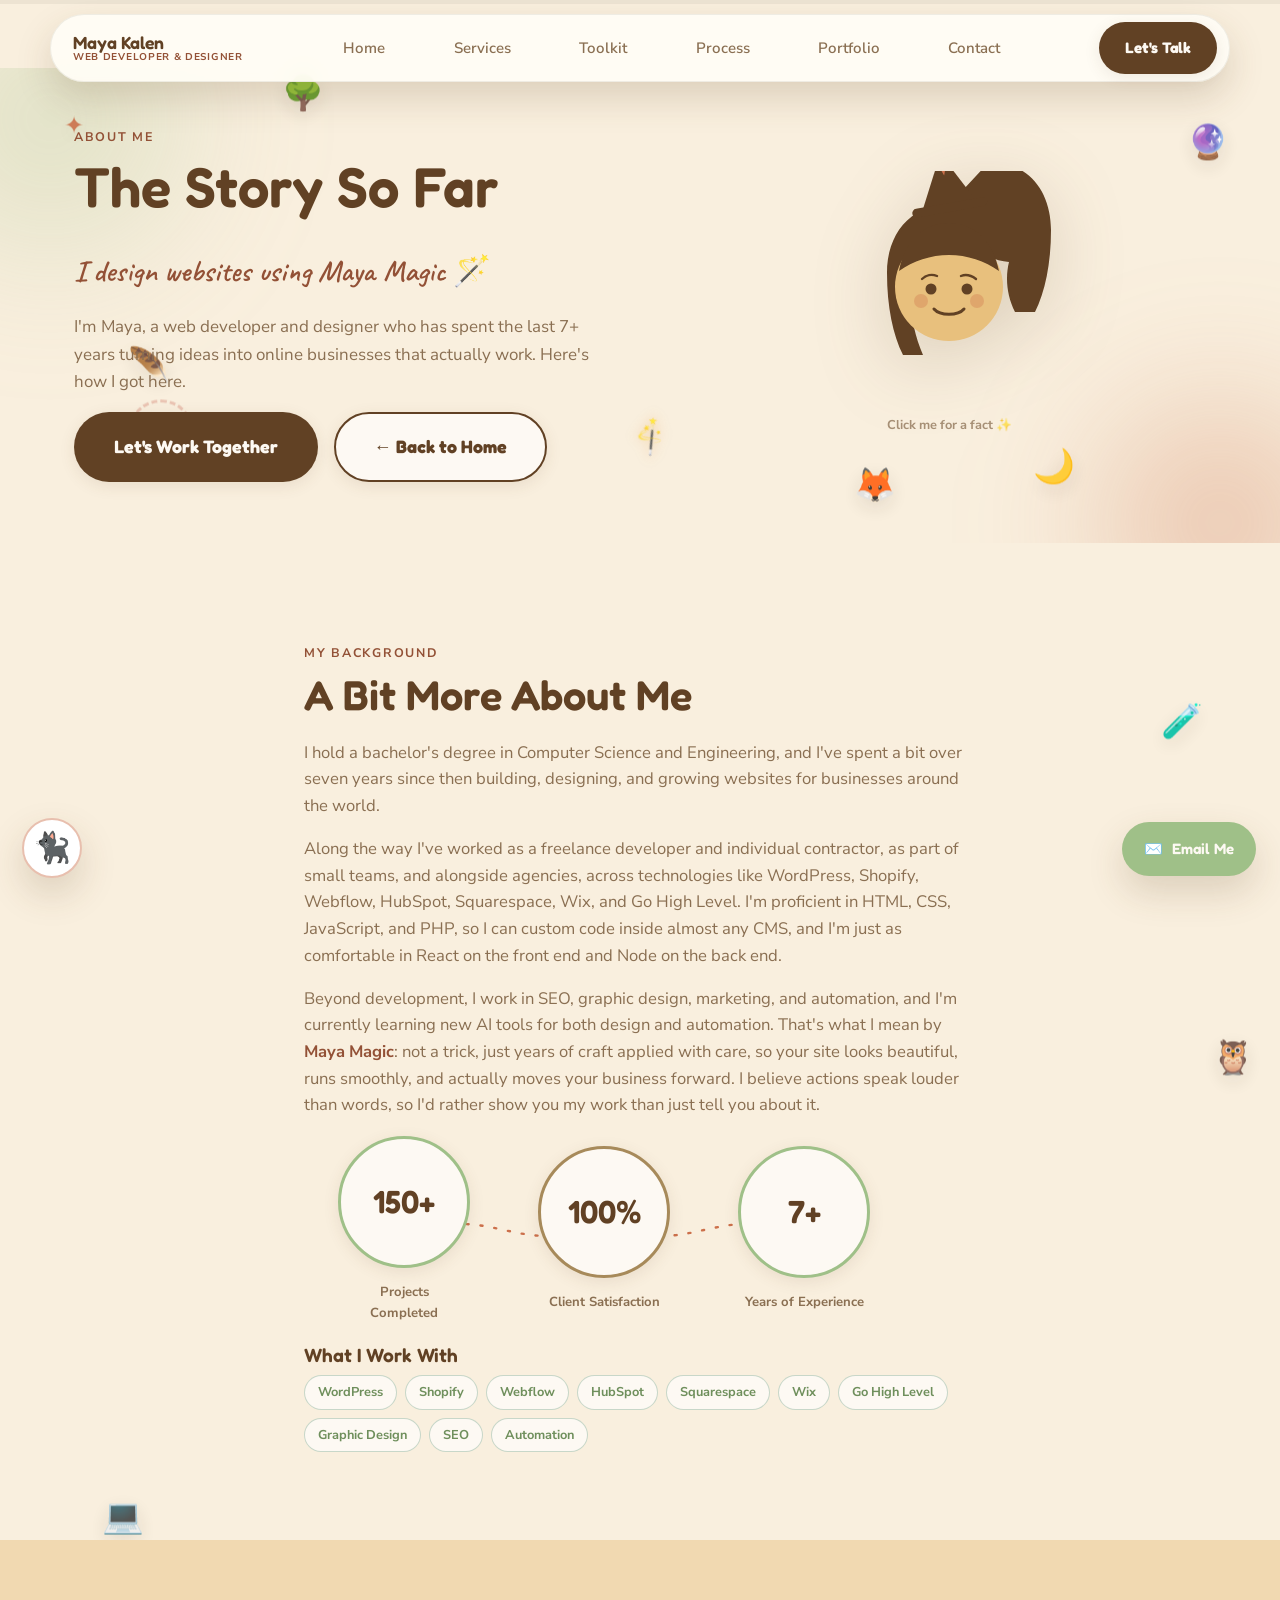
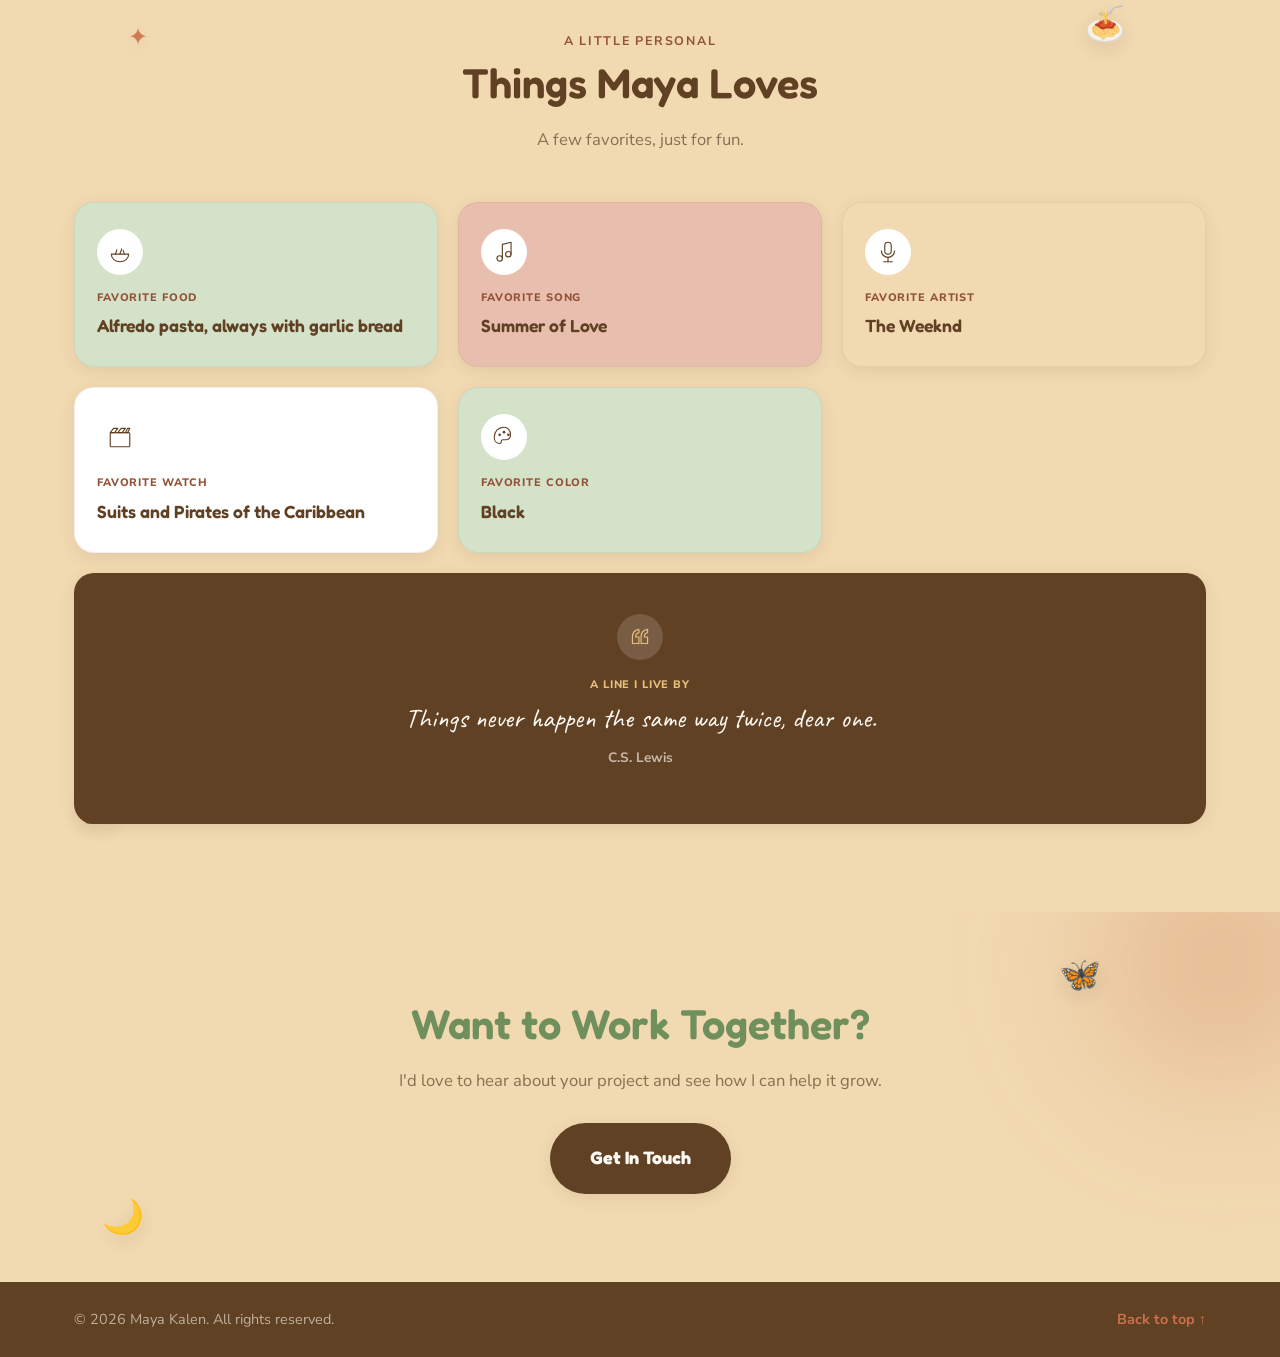
==== commit 02a67c9a: "Add client testimonials section and about page cursor-tracking hero Co-Authored-By: Claude Sonnet 5 " ====
--- a/about.html
+++ b/about.html
@@ -14,6 +14,15 @@
 <body>
 
 <div class="scroll-progress" aria-hidden="true"><div class="scroll-progress-bar" id="scroll-progress-bar"></div></div>
+
+<svg style="display:none" aria-hidden="true">
+  <symbol id="icon-food" viewBox="0 0 48 48"><path d="M8 28h32c0 8-7 14-16 14S8 36 8 28Z"/><path d="M16 28c0-3 2-5 2-8M24 28c0-4 3-6 3-10M32 28c0-3-2-5-2-7"/></symbol>
+  <symbol id="icon-music" viewBox="0 0 48 48"><circle cx="16" cy="36" r="5"/><path d="M21 36V10l16-4v22"/><circle cx="32" cy="28" r="5"/></symbol>
+  <symbol id="icon-mic" viewBox="0 0 48 48"><rect x="18" y="6" width="12" height="22" rx="6"/><path d="M12 22a12 12 0 0 0 24 0"/><path d="M24 34v8"/><path d="M16 42h16"/></symbol>
+  <symbol id="icon-film" viewBox="0 0 48 48"><rect x="6" y="16" width="36" height="26" rx="2"/><path d="M6 16l6-8h8l-6 8Z"/><path d="M20 16l6-8h8l-6 8Z"/><path d="M34 16l4-8h4l-4 8Z"/></symbol>
+  <symbol id="icon-palette" viewBox="0 0 48 48"><path d="M24 6C13 6 6 14 6 24c0 8 5 12 10 12 3 0 3-2 3-4s1-3 3-3h6c5 0 8-4 8-9C36 12 31 6 24 6Z"/><circle cx="16" cy="20" r="2.4" fill="currentColor" stroke="none"/><circle cx="24" cy="15" r="2.4" fill="currentColor" stroke="none"/><circle cx="32" cy="20" r="2.4" fill="currentColor" stroke="none"/></symbol>
+  <symbol id="icon-quote" viewBox="0 0 48 48"><path d="M10 24c0-8 5-13 12-14v6c-4 1-6 4-6 8h6v12H10Z"/><path d="M26 24c0-8 5-13 12-14v6c-4 1-6 4-6 8h6v12H26Z"/></symbol>
+</svg>
 
 <!-- ================= HEADER ================= -->
 <header class="site-header" id="top">
@@ -184,6 +193,56 @@
   </div>
 </section>
 
+<!-- ================= THINGS MAYA LOVES ================= -->
+<section class="about-loves" style="background: var(--parchment);">
+  <div class="floaties" aria-hidden="true">
+    <span class="floaty spark" style="top:8%; left:10%; animation-duration:7.6s;">✦</span>
+    <span class="floaty prop small alt" style="top:6%; right:12%; animation-duration:8.4s; animation-delay:.4s;">🍝</span>
+    <span class="floaty prop small" style="bottom:8%; left:6%; animation-duration:7.8s; animation-delay:.7s;">🎧</span>
+  </div>
+  <div class="container">
+    <div class="section-head" data-animate>
+      <p class="eyebrow">A Little Personal</p>
+      <h2>Things Maya Loves</h2>
+      <p class="section-lede" style="margin-left:auto; margin-right:auto;">A few favorites, just for fun.</p>
+    </div>
+
+    <div class="loves-grid">
+      <div class="love-card sparkle-host" data-animate>
+        <span class="love-icon" aria-hidden="true"><svg class="icon"><use href="#icon-food"/></svg></span>
+        <span class="love-label">Favorite Food</span>
+        <p class="love-value">Alfredo pasta, always with garlic bread</p>
+      </div>
+      <div class="love-card sparkle-host" data-animate>
+        <span class="love-icon" aria-hidden="true"><svg class="icon"><use href="#icon-music"/></svg></span>
+        <span class="love-label">Favorite Song</span>
+        <p class="love-value">Summer of Love</p>
+      </div>
+      <div class="love-card sparkle-host" data-animate>
+        <span class="love-icon" aria-hidden="true"><svg class="icon"><use href="#icon-mic"/></svg></span>
+        <span class="love-label">Favorite Artist</span>
+        <p class="love-value">The Weeknd</p>
+      </div>
+      <div class="love-card sparkle-host" data-animate>
+        <span class="love-icon" aria-hidden="true"><svg class="icon"><use href="#icon-film"/></svg></span>
+        <span class="love-label">Favorite Watch</span>
+        <p class="love-value">Suits and Pirates of the Caribbean</p>
+      </div>
+      <div class="love-card sparkle-host" data-animate>
+        <span class="love-icon" aria-hidden="true"><svg class="icon"><use href="#icon-palette"/></svg></span>
+        <span class="love-label">Favorite Color</span>
+        <p class="love-value">Black</p>
+      </div>
+      <div class="love-card love-card--quote sparkle-host" data-animate>
+        <span class="love-icon" aria-hidden="true"><svg class="icon"><use href="#icon-quote"/></svg></span>
+        <span class="love-label">A Line I Live By</span>
+        <p class="love-quote-text">Things never happen the same way twice, dear one.</p>
+        <p class="love-quote-attr">C.S. Lewis</p>
+      </div>
+    </div>
+  </div>
+</section>
+
 <!-- ================= CLOSING CTA ================= -->
 <section class="about-cta">
   <div class="blob-layer" aria-hidden="true">
--- a/css/style.css
+++ b/css/style.css
@@ -569,6 +569,37 @@
   .constellation { flex-direction: column; gap: 28px; }
   .const-line { display: none; }
   .const-circle { width: 128px; height: 128px; }
+}
+
+/* ==========================================================================
+   Testimonials — real client video clips, proof after the numbers
+   ========================================================================== */
+.testimonial-grid { display: grid; grid-template-columns: repeat(2, 1fr); gap: 28px; margin-top: 36px; }
+.testimonial-card {
+  background: var(--white);
+  border-radius: var(--radius-lg);
+  padding: 16px;
+  box-shadow: var(--shadow-sm);
+  transition: transform 0.3s cubic-bezier(.22,1,.36,1), box-shadow 0.3s ease;
+}
+.testimonial-card:hover { transform: translateY(-8px) scale(1.02); box-shadow: var(--shadow-md); }
+.testimonial-video {
+  position: relative;
+  width: 100%;
+  aspect-ratio: 16 / 9;
+  border-radius: var(--radius-md);
+  overflow: hidden;
+  background: var(--ink);
+}
+.testimonial-video iframe { position: absolute; inset: 0; width: 100%; height: 100%; border: 0; }
+.testimonial-info { padding: 16px 10px 8px; text-align: center; }
+.testimonial-quote-mark { font-family: var(--font-script); font-size: 1.6rem; color: var(--gold-dark); line-height: 1; display: block; margin-bottom: 4px; }
+.testimonial-name { font-family: var(--font-display); font-weight: 600; font-size: 1.08rem; margin: 0 0 2px; }
+.testimonial-role { font-size: 0.78rem; font-weight: 800; color: var(--gold-dark); text-transform: uppercase; letter-spacing: 0.05em; margin-bottom: 8px; }
+.testimonial-note { font-size: 0.9rem; color: var(--ink-soft); margin-bottom: 0; }
+
+@media (max-width: 760px) {
+  .testimonial-grid { grid-template-columns: 1fr; }
 }
 
 /* ==========================================================================
@@ -1187,15 +1218,14 @@
 @keyframes avatarBob { 0%, 100% { transform: translateY(0) rotate(-2deg); } 50% { transform: translateY(-10px) rotate(2deg); } }
 @media (prefers-reduced-motion: reduce) { .maya-avatar { animation: none; } }
 .maya-avatar-svg { width: 100%; height: 100%; filter: drop-shadow(var(--shadow-md)); }
-.maya-avatar-eyes { animation: mayaEyeLook 6s ease-in-out infinite; transform-origin: 100px 118px; }
-@keyframes mayaEyeLook {
-  0%, 8% { transform: translate(0, 0); }
-  20%, 28% { transform: translate(3px, -1.5px); }
-  40%, 48% { transform: translate(-3px, 1.5px); }
-  60%, 68% { transform: translate(2px, 2px); }
-  80%, 100% { transform: translate(0, 0); }
-}
-@media (prefers-reduced-motion: reduce) { .maya-avatar-eyes { animation: none; } }
+/* eyes are pointed at the real cursor via JS (see script.js); this
+   transition is what makes that tracking feel smooth instead of twitchy */
+.maya-avatar-eyes { transition: transform 0.18s ease-out; }
+
+/* the avatar drifts gently toward the cursor, and the ambient props drift
+   the opposite way for a little depth, both driven by JS on mousemove */
+.maya-avatar-wrap { transition: transform 0.25s ease-out; }
+#about-top .floaties { transition: transform 0.35s ease-out; }
 
 .maya-avatar-hint {
   display: block;
@@ -1381,6 +1411,54 @@
 .about-skills-heading { margin-top: 20px; }
 .about-cta { background: var(--parchment); text-align: center; }
 .about-cta h2 { color: var(--green-dark); }
+
+/* ---- Things Maya Loves — a little personal touch, About page only ---- */
+.loves-grid { display: grid; grid-template-columns: repeat(3, 1fr); gap: 20px; margin-top: 30px; }
+.love-card {
+  position: relative;
+  background: var(--white);
+  border-radius: var(--radius-md);
+  border: 1px solid rgba(97, 65, 36, 0.07);
+  padding: 26px 22px;
+  box-shadow: var(--shadow-sm);
+  transition: transform 0.3s cubic-bezier(.22,1,.36,1), box-shadow 0.3s ease;
+}
+.love-card:hover { transform: translateY(-8px) scale(1.03) rotate(-1deg); box-shadow: var(--shadow-md); }
+.love-card:nth-child(1) { background: var(--green-soft); }
+.love-card:nth-child(2) { background: var(--gold-soft); }
+.love-card:nth-child(3) { background: var(--parchment); }
+.love-card:nth-child(5) { background: var(--green-soft); }
+.love-icon {
+  display: inline-flex; align-items: center; justify-content: center;
+  width: 46px; height: 46px;
+  border-radius: 50%;
+  background: var(--white);
+  color: var(--ink);
+  margin-bottom: 14px;
+  transition: transform 0.3s ease;
+}
+.love-card:hover .love-icon { transform: rotate(-10deg) scale(1.1); }
+.love-label { display: block; font-size: 0.68rem; font-weight: 800; letter-spacing: 0.08em; text-transform: uppercase; color: var(--gold-dark); margin-bottom: 6px; }
+.love-value { font-family: var(--font-display); font-weight: 600; font-size: 1.1rem; color: var(--ink); margin: 0; }
+
+.love-card--quote {
+  grid-column: 1 / -1;
+  background: var(--ink);
+  text-align: center;
+  padding: 40px 30px;
+}
+.love-card--quote:hover { transform: translateY(-6px) scale(1.01) rotate(0); }
+.love-card--quote .love-icon { background: rgba(253, 249, 243, 0.15); color: var(--sand); margin: 0 auto 16px; }
+.love-card--quote .love-label { color: var(--sand); }
+.love-quote-text { font-family: var(--font-script); font-size: 1.7rem; color: var(--cream-soft); max-width: 560px; margin: 0 auto 10px; line-height: 1.4; }
+.love-quote-attr { font-size: 0.85rem; font-weight: 700; color: rgba(253, 249, 243, 0.65); }
+
+@media (max-width: 760px) {
+  .loves-grid { grid-template-columns: repeat(2, 1fr); }
+}
+@media (max-width: 480px) {
+  .loves-grid { grid-template-columns: 1fr; }
+}
 
 /* ==========================================================================
    Floating "Email Me" button
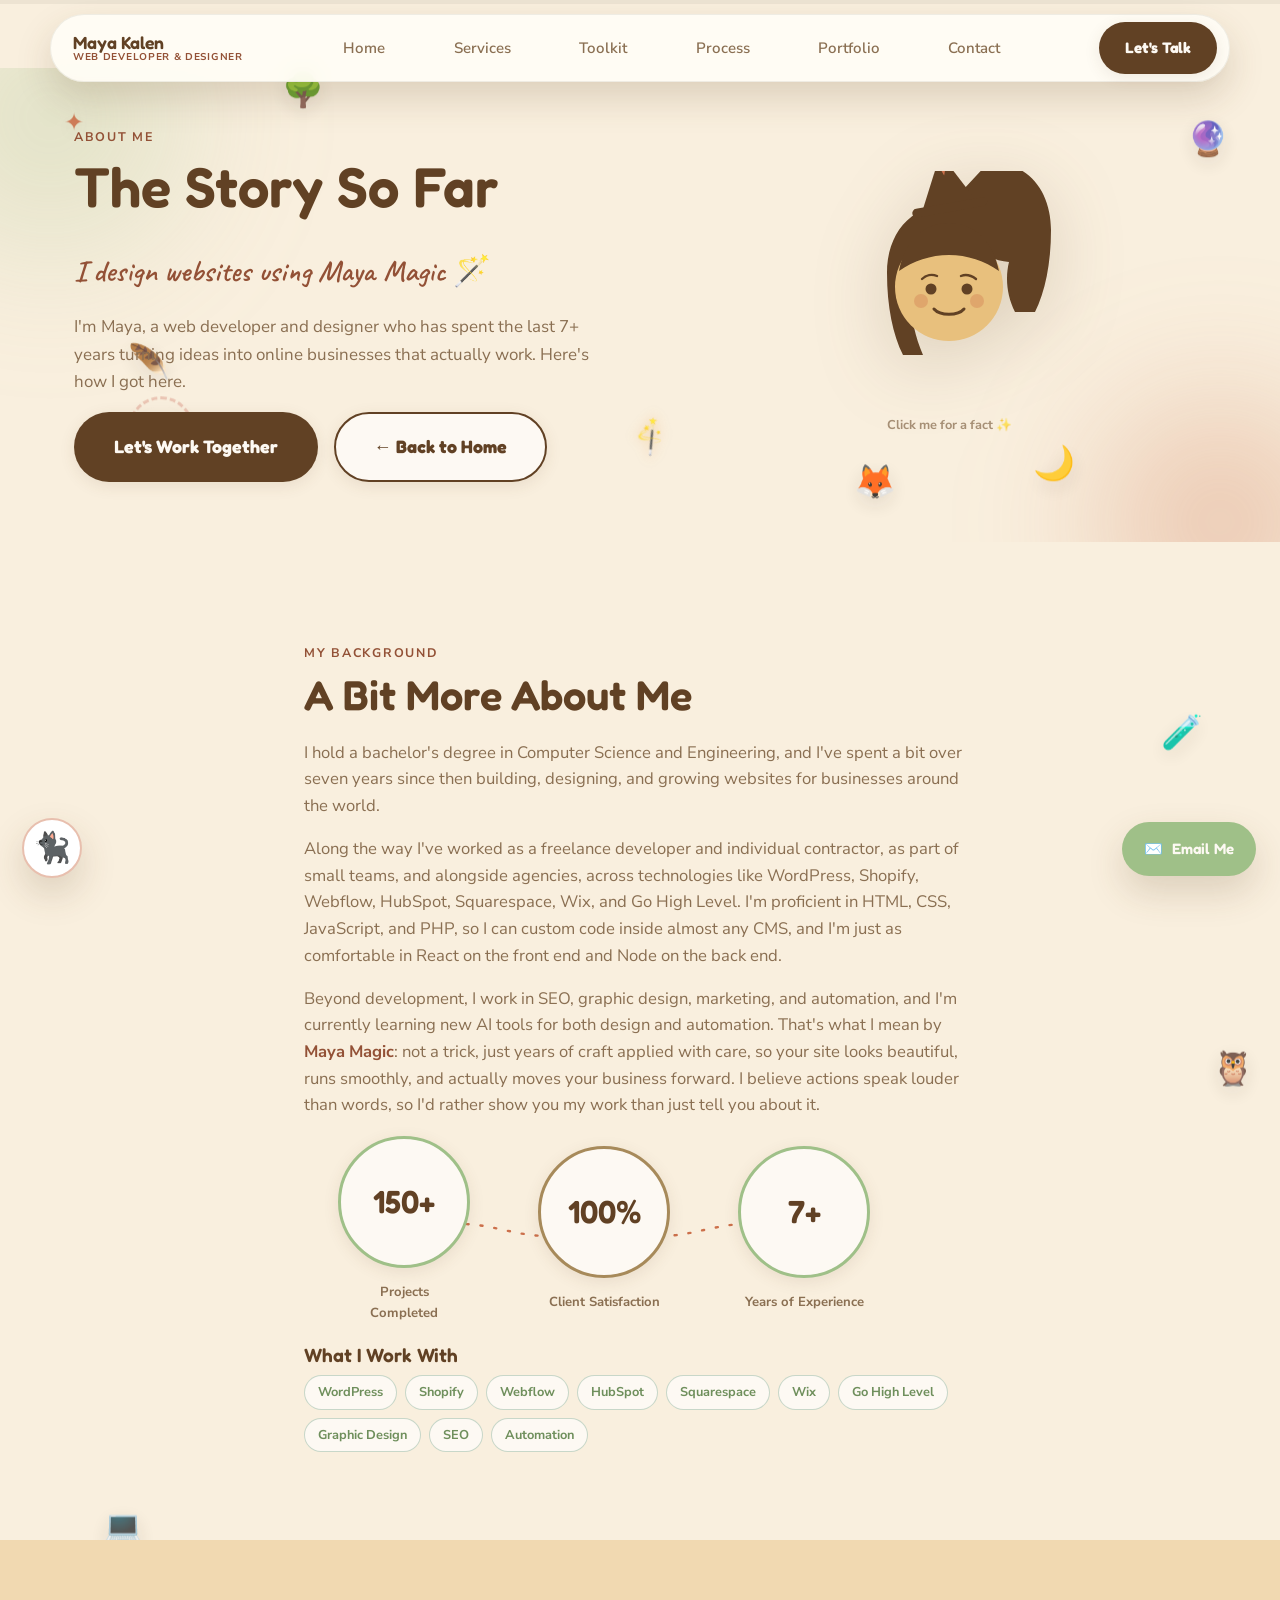
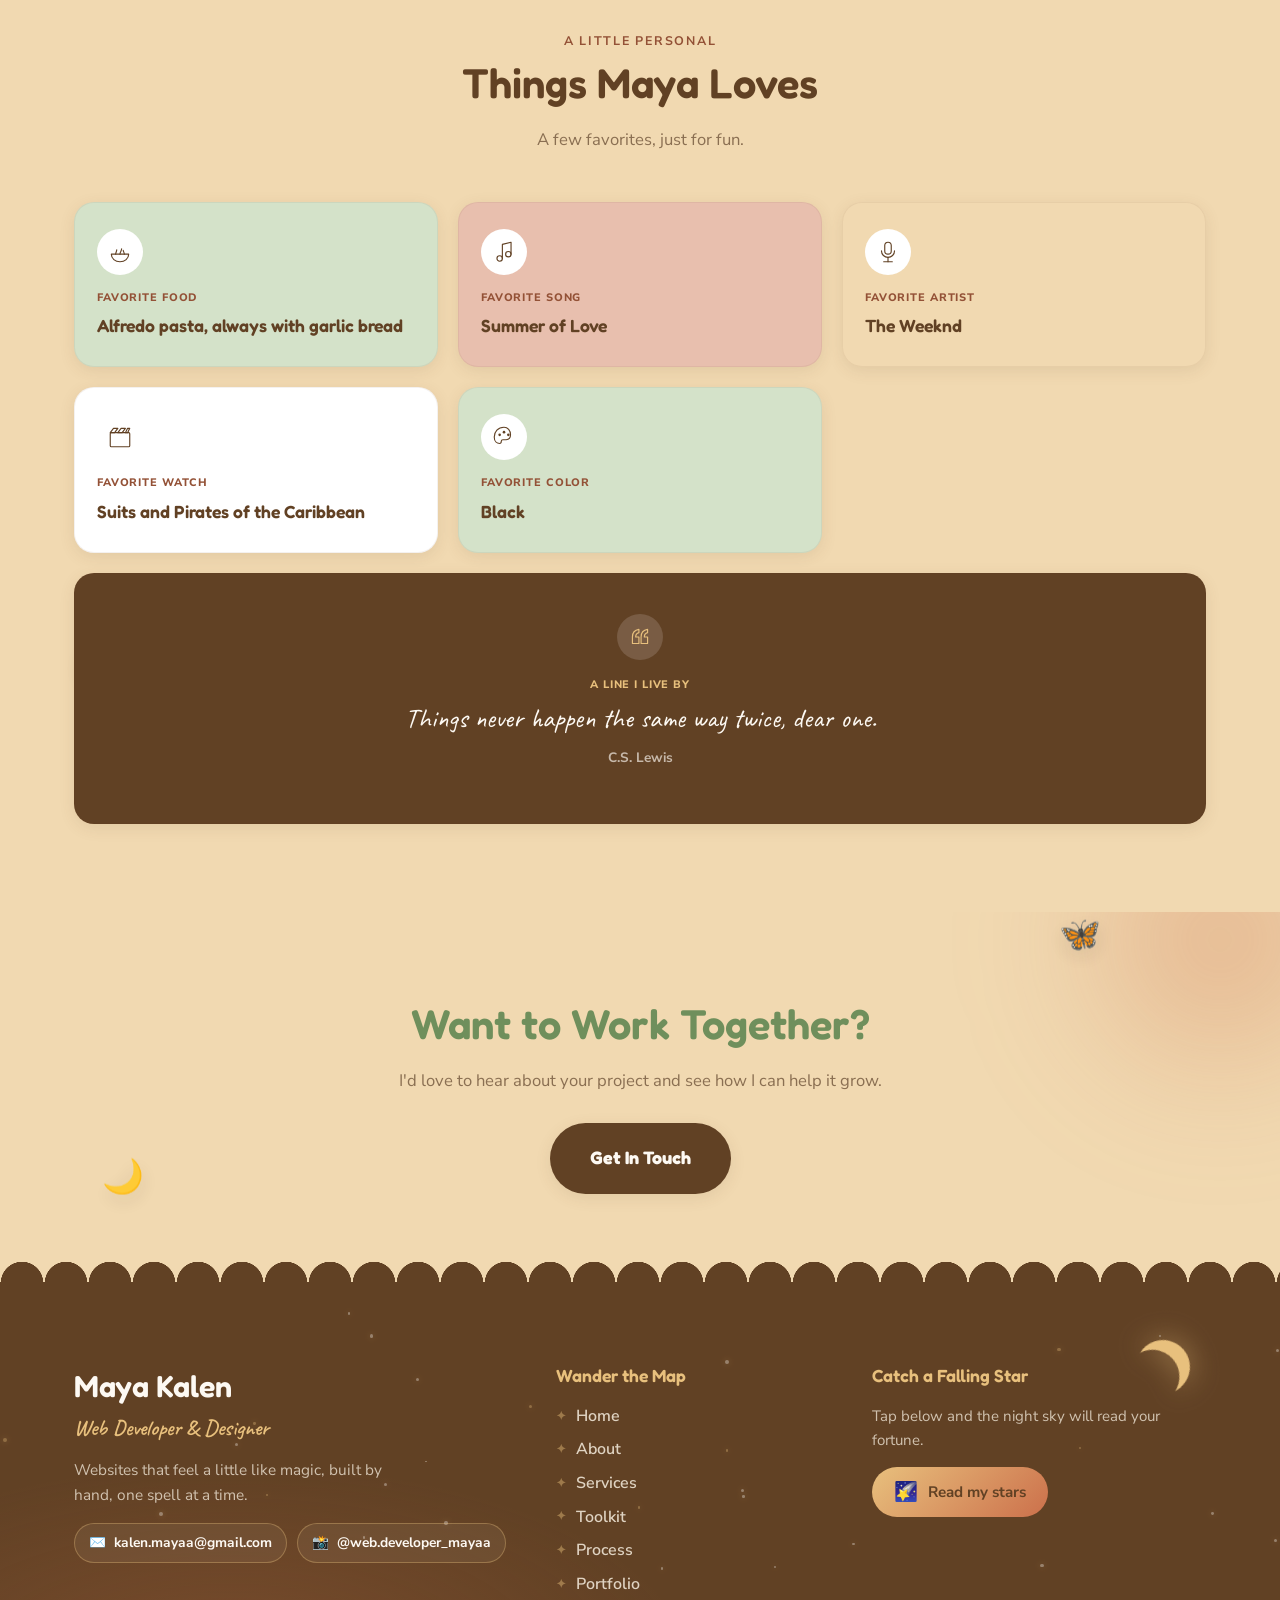
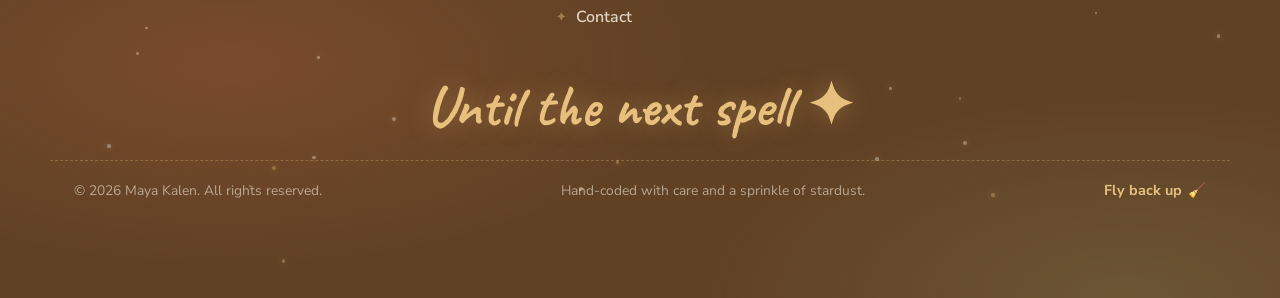
==== commit aca598f6: "Redesign footer, services, toolkit and portfolio; even out spacing - Footer: night sky with twinklin" ====
--- a/about.html
+++ b/about.html
@@ -264,12 +264,57 @@
 </main>
 
 <!-- ================= FOOTER ================= -->
-<footer class="site-footer">
-  <div class="container footer-inner">
+<footer class="site-footer" id="site-footer">
+  <div class="footer-sky" aria-hidden="true">
+    <span class="footer-moon"></span>
+    <div class="footer-stars" id="footer-stars"></div>
+  </div>
+
+  <div class="container footer-main">
+    <div class="footer-brand">
+      <a href="index.html" class="footer-logo">Maya Kalen</a>
+      <p class="footer-role">Web Developer &amp; Designer</p>
+      <p class="footer-blurb">Websites that feel a little like magic, built by hand, one spell at a time.</p>
+      <div class="footer-chips">
+        <a href="mailto:kalen.mayaa@gmail.com" class="footer-chip"><span aria-hidden="true">✉️</span> kalen.mayaa@gmail.com</a>
+        <a href="https://www.instagram.com/web.developer_mayaa/" class="footer-chip" target="_blank" rel="noopener"><span aria-hidden="true">📸</span> @web.developer_mayaa</a>
+      </div>
+    </div>
+
+    <nav class="footer-map" aria-label="Footer">
+      <p class="footer-heading">Wander the Map</p>
+      <ul>
+        <li><a href="index.html">Home</a></li>
+        <li><a href="about.html">About</a></li>
+        <li><a href="services.html">Services</a></li>
+        <li><a href="toolkit.html">Toolkit</a></li>
+        <li><a href="process.html">Process</a></li>
+        <li><a href="portfolio.html">Portfolio</a></li>
+        <li><a href="contact.html">Contact</a></li>
+      </ul>
+    </nav>
+
+    <div class="footer-wish">
+      <p class="footer-heading">Catch a Falling Star</p>
+      <p class="footer-wish-text">Tap below and the night sky will read your fortune.</p>
+      <button type="button" class="star-catch-btn sparkle-host" id="star-catch">
+        <span class="star-catch-icon" aria-hidden="true">🌠</span> Read my stars
+      </button>
+      <p class="footer-fortune" id="footer-fortune" aria-live="polite"></p>
+    </div>
+  </div>
+
+  <div class="container footer-signoff">
+    <p class="footer-script">Until the next spell <span aria-hidden="true">✦</span></p>
+  </div>
+
+  <div class="container footer-bottom">
     <p>&copy; <span id="year"></span> Maya Kalen. All rights reserved.</p>
-    <a href="#top" class="back-to-top">Back to top &uarr;</a>
+    <p class="footer-craft">Hand-coded with care and a sprinkle of stardust.</p>
+    <a href="#top" class="back-to-top" id="back-to-top">Fly back up <span class="broom" aria-hidden="true">🧹</span></a>
   </div>
 </footer>
+
 
 <a href="mailto:kalen.mayaa@gmail.com" class="email-fab" id="email-fab" aria-label="Email Maya Kalen">
   <span aria-hidden="true">✉️</span>
--- a/css/style.css
+++ b/css/style.css
@@ -3,7 +3,7 @@
    Bright, cream + forest green + gold, built entirely from scratch: a
    floating pill header, a tilting spell-card hero, a constellation stat
    trio, a bento service grid with hand-drawn charm icons, an accordion
-   ingredients list, a spellcasting path, ticket-stub portfolio cards, and
+   ingredients list, a spellcasting path, a bookcase portfolio, and
    a single invitation-card contact block. Icons are custom line-art, not
    borrowed brand logos.
    ========================================================================== */
@@ -210,7 +210,7 @@
    Magic wand cursor + trailing sparkle
    ========================================================================== */
 @media (pointer: fine) {
-  body, a, button, .filter-btn, .nav-toggle, .btn, .accordion-head { cursor: none; }
+  body, a, button, .nav-toggle, .btn, .accordion-head { cursor: none; }
   /* the header is the most important click target on the site, so it
      keeps the real OS pointer rather than the custom wand graphic —
      a hand-drawn cursor's visual tip is never pixel-perfect against the
@@ -407,6 +407,16 @@
 .page-hero .hero-tagline { justify-content: center; }
 .page-hero .hero-text { margin: 0 auto; }
 
+/* one steady rhythm under every page title: ~64px to the first content */
+.page-hero + section { padding-top: 48px; }
+.skill-ribbon + section { padding-top: 72px; }
+@media (max-width: 640px) {
+  .hero { padding-bottom: 60px; }
+  .page-hero { padding-bottom: 16px; }
+  .constellation-section { padding: 60px 0; }
+  .skill-ribbon + section { padding-top: 60px; }
+}
+
 .hero-grid {
   display: grid;
   grid-template-columns: 1.05fr 0.95fr;
@@ -603,6 +613,195 @@
 }
 
 /* ==========================================================================
+   Services: skills ribbon + AI and Search spotlight
+   ========================================================================== */
+.skill-ribbon {
+  position: relative;
+  z-index: 2;
+  margin: 56px 0 0;
+  padding: 14px 0;
+  background: var(--ink);
+  transform: skewY(-1.2deg);
+  overflow: hidden;
+  box-shadow: var(--shadow-md);
+}
+.skill-ribbon-track {
+  display: flex;
+  align-items: center;
+  gap: 22px;
+  width: max-content;
+  animation: ribbonScroll 38s linear infinite;
+}
+.skill-ribbon:hover .skill-ribbon-track { animation-play-state: paused; }
+.skill-ribbon span {
+  display: inline-block;
+  transform: skewY(1.2deg);
+  font-family: var(--font-display);
+  font-weight: 600;
+  font-size: 1.15rem;
+  color: var(--cream-soft);
+  white-space: nowrap;
+}
+.skill-ribbon i { display: inline-block; transform: skewY(1.2deg); font-style: normal; color: var(--sand); font-size: 0.95rem; }
+@keyframes ribbonScroll { from { transform: translateX(0); } to { transform: translateX(calc(-50% - 11px)); } }
+
+.spotlight-grid {
+  display: grid;
+  grid-template-columns: repeat(2, 1fr);
+  gap: 28px;
+  align-items: stretch;
+}
+.spotlight-card {
+  position: relative;
+  display: flex;
+  flex-direction: column;
+  padding: 34px 32px 30px;
+  border-radius: var(--radius-lg);
+  background:
+    radial-gradient(380px 220px at 85% 0%, rgba(var(--green-rgb), 0.22), transparent),
+    radial-gradient(1.5px 1.5px at 18% 22%, rgba(255, 248, 234, 0.8), transparent),
+    radial-gradient(1.5px 1.5px at 72% 64%, rgba(255, 248, 234, 0.6), transparent),
+    radial-gradient(1.5px 1.5px at 40% 88%, rgba(255, 248, 234, 0.5), transparent),
+    var(--ink);
+  color: var(--cream-soft);
+  box-shadow: var(--shadow-md);
+  overflow: hidden;
+  transition: transform 0.3s ease, box-shadow 0.3s ease;
+}
+.spotlight-card--search {
+  background:
+    radial-gradient(380px 220px at 85% 0%, rgba(var(--gold-rgb), 0.3), transparent),
+    radial-gradient(1.5px 1.5px at 22% 30%, rgba(255, 248, 234, 0.8), transparent),
+    radial-gradient(1.5px 1.5px at 66% 76%, rgba(255, 248, 234, 0.6), transparent),
+    radial-gradient(1.5px 1.5px at 88% 46%, rgba(255, 248, 234, 0.5), transparent),
+    var(--ink);
+}
+.spotlight-card:hover { transform: translateY(-6px); box-shadow: 0 24px 50px rgba(97, 65, 36, 0.28); }
+.spotlight-card p { color: rgba(255, 248, 234, 0.78); }
+.spotlight-card h3 { color: var(--cream-soft); font-size: 1.45rem; margin: 0; }
+
+.spotlight-badge {
+  position: absolute;
+  top: 20px; right: 22px;
+  padding: 5px 12px;
+  border-radius: 999px;
+  background: rgba(var(--sand-rgb), 0.16);
+  border: 1px solid rgba(var(--sand-rgb), 0.45);
+  color: var(--sand);
+  font-size: 0.72rem;
+  font-weight: 800;
+  letter-spacing: 0.08em;
+  text-transform: uppercase;
+}
+.spotlight-head { display: flex; align-items: center; gap: 16px; margin-bottom: 22px; padding-right: 110px; }
+.spotlight-icon {
+  flex-shrink: 0;
+  display: inline-flex; align-items: center; justify-content: center;
+  width: 60px; height: 60px;
+  border-radius: 18px;
+  background: var(--green);
+  color: var(--ink);
+  transform: rotate(-6deg);
+  transition: transform 0.3s ease;
+}
+.spotlight-card--search .spotlight-icon { background: var(--sand); }
+.spotlight-card:hover .spotlight-icon { transform: rotate(4deg) scale(1.06); }
+.spotlight-icon .icon { width: 32px; height: 32px; }
+.spotlight-sub { margin: 2px 0 0; font-family: var(--font-script); font-size: 1.3rem; color: var(--sand) !important; }
+
+.spotlight-demo {
+  margin: 0 0 22px;
+  padding: 16px;
+  border-radius: var(--radius-md);
+  background: rgba(255, 248, 234, 0.07);
+  border: 1px dashed rgba(var(--sand-rgb), 0.35);
+}
+
+/* little automation pipeline with a spark travelling along it */
+.flow-demo { display: flex; align-items: center; justify-content: space-between; gap: 6px; }
+.flow-node {
+  flex-shrink: 0;
+  padding: 7px 11px;
+  border-radius: 12px;
+  background: var(--cream-soft);
+  color: var(--ink);
+  font-size: 0.8rem;
+  font-weight: 800;
+  white-space: nowrap;
+}
+.flow-node--ai { background: var(--green); animation: aiGlow 2.4s ease-in-out infinite; }
+@keyframes aiGlow { 0%, 100% { box-shadow: 0 0 0 0 rgba(var(--green-rgb), 0.6); } 50% { box-shadow: 0 0 0 7px rgba(var(--green-rgb), 0); } }
+.flow-link { position: relative; flex: 1; min-width: 14px; height: 2px; background: rgba(var(--sand-rgb), 0.35); border-radius: 2px; }
+.flow-link::after {
+  content: "";
+  position: absolute; top: 50%; left: 0;
+  width: 8px; height: 8px;
+  border-radius: 50%;
+  background: var(--sand);
+  box-shadow: 0 0 8px var(--sand);
+  translate: -50% -50%;
+  opacity: 0;
+  animation: flowSpark 2.4s linear infinite;
+}
+.flow-link:nth-of-type(4)::after { animation-delay: 0.8s; }
+.flow-link:nth-of-type(6)::after { animation-delay: 1.6s; }
+@keyframes flowSpark { 0% { left: 0; opacity: 0; } 5% { opacity: 1; } 30% { left: 100%; opacity: 1; } 34%, 100% { left: 100%; opacity: 0; } }
+
+/* a pretend AI answer box that types itself out */
+.answer-demo p { margin: 0; }
+.answer-q { font-weight: 700; color: var(--cream-soft) !important; font-size: 0.92rem; margin-bottom: 10px !important; }
+.answer-a { font-size: 0.9rem; line-height: 1.55; min-height: 4.7em; }
+.answer-label {
+  display: inline-block;
+  margin-right: 8px;
+  padding: 2px 9px;
+  border-radius: 999px;
+  background: var(--gold);
+  color: var(--cream-soft);
+  font-size: 0.7rem;
+  font-weight: 800;
+  vertical-align: 1px;
+}
+.answer-caret { display: inline-block; width: 2px; height: 1em; margin-left: 2px; background: var(--sand); vertical-align: -2px; animation: caretBlink 0.9s steps(1) infinite; }
+@keyframes caretBlink { 50% { opacity: 0; } }
+
+.spotlight-list { list-style: none; margin: 0 0 22px; padding: 0; display: grid; gap: 9px; }
+.spotlight-list li { position: relative; padding-left: 24px; font-size: 0.95rem; color: rgba(255, 248, 234, 0.9); }
+.spotlight-list li::before { content: "✦"; position: absolute; left: 0; top: 0; color: var(--green); }
+.spotlight-card--search .spotlight-list li::before { color: var(--sand); }
+
+.spotlight-tools { display: flex; flex-wrap: wrap; gap: 8px; margin-top: auto; padding-top: 18px; border-top: 1px dashed rgba(var(--sand-rgb), 0.3); }
+.spotlight-tools span {
+  padding: 5px 12px;
+  border-radius: 999px;
+  background: rgba(255, 248, 234, 0.08);
+  color: var(--cream-soft);
+  font-size: 0.78rem;
+  font-weight: 700;
+}
+
+@media (max-width: 900px) {
+  .spotlight-grid { grid-template-columns: 1fr; }
+}
+@media (max-width: 560px) {
+  .skill-ribbon { margin-top: 44px; }
+  .skill-ribbon span { font-size: 1rem; }
+  .spotlight-card { padding: 28px 22px 24px; }
+  .spotlight-badge { position: static; align-self: flex-start; margin-bottom: 16px; }
+  .spotlight-head { padding-right: 0; }
+  .spotlight-card h3 { font-size: 1.25rem; }
+  .flow-node { padding: 6px 9px; font-size: 0.74rem; }
+  .flow-emoji { display: none; }
+  .flow-demo { gap: 4px; padding: 14px 12px; }
+  .flow-link { min-width: 10px; }
+}
+.flow-emoji { font-style: normal; }
+@media (prefers-reduced-motion: reduce) {
+  .skill-ribbon-track { animation: none; }
+  .flow-node--ai, .flow-link::after, .answer-caret { animation: none; }
+}
+
+/* ==========================================================================
    Services — bento grid with hand-drawn charm icons
    ========================================================================== */
 .bento-grid {
@@ -686,6 +885,13 @@
 .bento-card h3 { margin-bottom: 8px; }
 .bento-card p { margin-bottom: 0; font-size: 0.94rem; }
 
+/* the front face sits in normal flow so a card always grows to fit its
+   copy; only the back face is layered on top for the flip */
+.bento-card-front { position: relative; min-height: 100%; }
+.bento-icon { flex-shrink: 0; }
+.bento-card:not(.bento-card--lg):not(.bento-card--gold) .bento-icon { background: var(--green-soft); }
+.bento-card-front p { padding-bottom: 18px; }
+
 @media (max-width: 900px) {
   .bento-grid { grid-template-columns: repeat(2, 1fr); }
   .bento-card { grid-column: span 1; }
@@ -699,34 +905,101 @@
 /* ==========================================================================
    Toolkit — a cabinet you actually open, revealing light, simple shelves
    ========================================================================== */
-.ingredients-wrap { display: grid; grid-template-columns: 0.75fr 1.25fr; gap: 50px; align-items: start; margin-top: 20px; }
-
-/* ---- the sidebar card (kept light, just a hint of the cabinet theme) ---- */
-.ingredients-art {
+/* overflow must not be "hidden" on this section, or the cauldron cannot stick */
+.tools { overflow: clip; }
+.ingredients-wrap { display: grid; grid-template-columns: 0.75fr 1.25fr; gap: 40px; align-items: start; }
+
+/* ---- the cauldron: visitors drop ingredients in and send the recipe ---- */
+.cauldron-card {
   position: sticky;
-  top: 130px;
+  top: 120px;
   text-align: center;
-  padding: 32px 24px 26px;
+  padding: 28px 24px 24px;
   background: var(--green-soft);
   border-radius: var(--radius-lg);
 }
-.ingredients-art .icon { width: 52px; height: 52px; margin: 0 auto 14px; color: var(--green-dark); }
-.ingredients-art h3 { margin-bottom: 6px; }
-.ingredients-art p { font-size: 0.9rem; margin-bottom: 0; }
-.ingredients-jarshelf {
-  display: flex;
-  justify-content: center;
-  gap: 18px;
-  margin-top: 22px;
-  padding-top: 16px;
-  border-top: 2px dashed rgba(97, 65, 36, 0.25);
-  font-size: 1.7rem;
-}
-.ingredients-jarshelf span { filter: drop-shadow(0 3px 2px rgba(0, 0, 0, 0.15)); animation: jarWobble 4s ease-in-out infinite; }
-.ingredients-jarshelf span:nth-child(2) { animation-delay: 0.4s; }
-.ingredients-jarshelf span:nth-child(3) { animation-delay: 0.8s; }
-@keyframes jarWobble { 0%, 100% { transform: rotate(-3deg); } 50% { transform: rotate(3deg); } }
-@media (prefers-reduced-motion: reduce) { .ingredients-jarshelf span { animation: none; } }
+.cauldron-card .eyebrow { margin-bottom: 10px; }
+.cauldron-card h3 { margin-bottom: 6px; }
+.cauldron-hint { font-size: 0.9rem; margin-bottom: 14px; }
+
+.cauldron-pot { position: relative; width: 132px; height: 116px; margin: 4px auto 14px; }
+.pot-body {
+  position: absolute; left: 6px; right: 6px; bottom: 10px; height: 74px;
+  border-radius: 46% 46% 50% 50% / 30% 30% 70% 70%;
+  background: radial-gradient(circle at 32% 30%, #8a6a4a, var(--ink) 60%);
+  box-shadow: inset -8px -8px 0 rgba(0, 0, 0, 0.12);
+}
+.pot-rim {
+  position: absolute; left: 0; right: 0; top: 30px; z-index: 2; height: 22px;
+  border-radius: 50%;
+  background: var(--ink);
+  border: 4px solid var(--sand-dark);
+  overflow: hidden;
+}
+.pot-brew {
+  position: absolute; inset: 3px;
+  border-radius: 50%;
+  background: var(--green);
+  box-shadow: 0 0 calc(4px + var(--fill, 0) * 3px) rgba(var(--green-rgb), 0.9);
+  transition: background 0.4s ease, box-shadow 0.4s ease;
+}
+.cauldron-card.has-picks .pot-brew { background: linear-gradient(90deg, var(--green), var(--sand), var(--gold)); }
+.pot-legs::before, .pot-legs::after {
+  content: ""; position: absolute; bottom: 2px; width: 12px; height: 14px;
+  border-radius: 0 0 6px 6px; background: var(--ink);
+}
+.pot-legs::before { left: 28px; }
+.pot-legs::after { right: 28px; }
+
+.pot-bubbles i, .pot-steam i { position: absolute; display: block; border-radius: 50%; }
+.pot-bubbles i {
+  z-index: 3; bottom: 76px;
+  width: 10px; height: 10px;
+  background: var(--green);
+  opacity: 0;
+  animation: potBubble 2.4s ease-in infinite;
+}
+.pot-bubbles i:nth-child(1) { left: 40px; }
+.pot-bubbles i:nth-child(2) { left: 62px; width: 7px; height: 7px; animation-delay: 0.6s; background: var(--sand); }
+.pot-bubbles i:nth-child(3) { left: 82px; animation-delay: 1.2s; }
+.pot-bubbles i:nth-child(4) { left: 54px; width: 6px; height: 6px; animation-delay: 1.8s; background: var(--gold); }
+@keyframes potBubble { 0% { transform: translateY(0) scale(0.6); opacity: 0; } 20% { opacity: 1; } 100% { transform: translateY(-46px) scale(1.1); opacity: 0; } }
+.cauldron-pot.splash .pot-bubbles i { animation-duration: 0.9s; }
+.cauldron-pot.splash { animation: potWobble 0.5s ease; }
+@keyframes potWobble { 25% { transform: rotate(-5deg); } 60% { transform: rotate(4deg); } }
+
+.cauldron-picks { list-style: none; margin: 0 0 14px; padding: 0; display: flex; flex-wrap: wrap; justify-content: center; gap: 6px; }
+.cauldron-picks:empty { display: none; }
+.cauldron-picks button {
+  display: inline-flex; align-items: center; gap: 6px;
+  padding: 5px 10px;
+  border: 0; border-radius: 999px;
+  background: var(--white);
+  color: var(--ink);
+  font: 700 0.76rem var(--font-body);
+  cursor: pointer;
+  animation: pickPop 0.35s cubic-bezier(.22,1,.36,1);
+}
+.cauldron-picks button:hover { background: var(--gold-soft); }
+.cauldron-picks button span { color: var(--gold-dark); font-size: 0.9rem; line-height: 1; }
+@keyframes pickPop { from { transform: scale(0.5); opacity: 0; } to { transform: none; opacity: 1; } }
+
+.cauldron-actions { display: flex; flex-direction: column; align-items: center; gap: 8px; }
+.cauldron-send[aria-disabled="true"] { opacity: 0.5; pointer-events: none; }
+.cauldron-clear {
+  border: 0; background: none; padding: 2px 4px;
+  font: 700 0.78rem var(--font-body);
+  color: var(--ink-soft);
+  text-decoration: underline;
+  cursor: pointer;
+}
+.cauldron-stats { margin: 16px 0 0; padding-top: 14px; border-top: 2px dashed rgba(97, 65, 36, 0.2); font-size: 0.84rem; }
+.cauldron-stats strong { color: var(--gold-dark); }
+
+@media (prefers-reduced-motion: reduce) {
+  .pot-bubbles i { animation: none; opacity: 0; }
+  .cauldron-pot.splash { animation: none; }
+}
 
 /* ---- the cabinet: click the closed doors to swing them open ---- */
 .cabinet { position: relative; perspective: 1800px; border-radius: var(--radius-lg); }
@@ -811,7 +1084,7 @@
   text-align: left;
   font: inherit;
 }
-.accordion-head .icon:first-child {
+.accordion-head > .icon:first-child {
   color: var(--ink);
   flex-shrink: 0;
   width: 40px; height: 40px;
@@ -833,12 +1106,12 @@
 }
 .accordion-chevron .icon { width: 12px; height: 12px; color: var(--gold-dark); }
 .accordion-item.open .accordion-chevron { transform: rotate(180deg); background: var(--gold-soft); }
-.accordion-item.open .accordion-head .icon:first-child { transform: rotate(-8deg) scale(1.1); border-color: var(--gold); }
+.accordion-item.open .accordion-head > .icon:first-child { transform: rotate(-8deg) scale(1.1); border-color: var(--gold); }
 
 .accordion-panel { display: grid; grid-template-rows: 0fr; transition: grid-template-rows 0.35s ease; }
 .accordion-item.open .accordion-panel { grid-template-rows: 1fr; }
 .accordion-panel-inner { overflow: hidden; }
-.accordion-body { padding: 0 22px 22px 62px; }
+.accordion-body { position: relative; padding: 0 22px 22px 62px; }
 
 .chips { display: flex; flex-wrap: wrap; gap: 8px; }
 .chip {
@@ -855,9 +1128,35 @@
 }
 .chip:hover { transform: translateY(-2px) rotate(-1deg); background: var(--green-soft); }
 
+/* toolkit chips are buttons: tap one to drop it into the cauldron */
+button.chip { font-family: var(--font-body); cursor: pointer; }
+button.chip:focus-visible { outline: 2px solid var(--gold); outline-offset: 2px; }
+button.chip[aria-pressed="true"] {
+  background: var(--ink);
+  border-color: var(--ink);
+  color: var(--cream-soft);
+}
+button.chip[aria-pressed="true"]::before { content: "✦"; margin-right: 6px; color: var(--sand); }
+
+.accordion-item--fresh .accordion-head { background: linear-gradient(90deg, rgba(var(--sand-rgb), 0.18), transparent 70%); }
+.shelf-badge {
+  flex-shrink: 0;
+  padding: 3px 10px;
+  border-radius: 999px;
+  background: var(--ink);
+  color: var(--sand);
+  font-size: 0.68rem;
+  font-weight: 800;
+  letter-spacing: 0.06em;
+  text-transform: uppercase;
+  animation: freshGlow 2.6s ease-in-out infinite;
+}
+@keyframes freshGlow { 0%, 100% { box-shadow: 0 0 0 0 rgba(var(--sand-rgb), 0.55); } 50% { box-shadow: 0 0 0 6px rgba(var(--sand-rgb), 0); } }
+@media (prefers-reduced-motion: reduce) { .shelf-badge { animation: none; } }
+
 @media (max-width: 800px) {
-  .ingredients-wrap { grid-template-columns: 1fr; }
-  .ingredients-art { position: static; }
+  .ingredients-wrap { grid-template-columns: 1fr; gap: 28px; }
+  .cauldron-card { position: static; order: 2; }
   .accordion-body { padding-left: 22px; }
 }
 
@@ -925,7 +1224,7 @@
 .world-card h3 { font-size: 0.98rem; margin-bottom: 4px; }
 .world-card p { font-size: 0.84rem; margin-bottom: 0; }
 
-.process-cta { display: flex; justify-content: center; margin-top: 110px; }
+.process-cta { display: flex; justify-content: center; flex-wrap: wrap; gap: 14px; margin-top: 56px; }
 
 @media (max-width: 900px) {
   .world-path { min-height: 0; display: flex; flex-direction: column; gap: 30px; padding-left: 40px; }
@@ -960,86 +1259,244 @@
 }
 
 /* ==========================================================================
-   Portfolio — ticket-stub cards shaped like charm tags
-   ========================================================================== */
-.filter-bar { display: flex; flex-wrap: wrap; gap: 14px 12px; margin: 32px 0 22px; padding-top: 10px; }
-.filter-btn { appearance: none; -webkit-appearance: none; background: none; border: none; padding: 0; margin: 0; cursor: none; font: inherit; }
-@media (pointer: coarse) { .filter-btn { cursor: pointer; } }
-.pill {
-  position: relative;
+   Portfolio: a wooden bookcase, one compartment per platform, books for projects
+   ========================================================================== */
+.portfolio-stats {
+  display: flex;
+  flex-wrap: wrap;
+  justify-content: center;
+  gap: 10px;
+  margin-top: 22px;
+}
+.portfolio-stats span {
+  padding: 7px 16px;
+  border-radius: 999px;
+  background: var(--white);
+  box-shadow: var(--shadow-sm);
+  font-size: 0.88rem;
+  font-weight: 700;
+  color: var(--ink-soft);
+}
+.portfolio-stats strong { font-family: var(--font-display); font-size: 1.05rem; color: var(--gold-dark); margin-right: 2px; }
+
+/* every platform gets one colour, shared by its shelf plaque and its books */
+[data-cat="fullstack"] { --cat: var(--c-fullstack); }
+[data-cat="wordpress"] { --cat: var(--c-wordpress); }
+[data-cat="woocommerce"] { --cat: var(--c-woocommerce); }
+[data-cat="shopify"] { --cat: var(--c-shopify); }
+[data-cat="phpjs"] { --cat: var(--c-phpjs); }
+[data-cat="wix"] { --cat: var(--c-wix); }
+[data-cat="webflow"] { --cat: var(--c-webflow); }
+[data-cat="ghl"] { --cat: var(--gold); }
+
+.shelf-hint { text-align: center; font-size: 0.9rem; margin: 0 auto 24px; }
+.hint-tap, .hint-slide { display: none; }
+@media (pointer: coarse) { .hint-hover { display: none; } .hint-tap { display: inline; } }
+
+.bookcase {
+  padding: 0 18px 20px;
+  border-radius: 26px 26px 16px 16px;
+  background:
+    repeating-linear-gradient(90deg, rgba(255, 255, 255, 0.03) 0 2px, transparent 2px 9px),
+    linear-gradient(180deg, #7a5634, var(--ink));
+  box-shadow: var(--shadow-md), inset 0 2px 0 rgba(255, 255, 255, 0.12);
+}
+.bookcase-crown {
+  padding: 14px 0 12px;
+  text-align: center;
+  font-family: var(--font-script);
+  font-size: 1.5rem;
+  font-weight: 700;
+  color: var(--sand);
+}
+.bookcase-inner {
+  padding: 0;
+  border-radius: 12px;
+  background:
+    repeating-linear-gradient(90deg, rgba(97, 65, 36, 0.05) 0 1px, transparent 1px 26px),
+    linear-gradient(180deg, #ecd3a6, var(--parchment));
+  box-shadow: inset 0 10px 24px rgba(97, 65, 36, 0.25);
+}
+
+/* each tier is a row of compartments; a compartment's width follows its
+   book count, so every tier is filled from wall to wall */
+.shelf-tier { display: flex; }
+.shelf {
+  position: relative;
+  display: flex;
+  flex-direction: column;
+  flex: var(--n) 1 0;
+  min-width: 0;
+  padding: 18px 16px 0;
+}
+.shelf + .shelf {
+  border-left: 12px solid #8a6440;
+  box-shadow: inset 6px 0 10px -6px rgba(97, 65, 36, 0.45);
+}
+.shelf-plaque {
   display: inline-flex;
   align-items: center;
   gap: 8px;
+  margin: 0 0 4px;
+  padding: 5px 12px;
+  border-radius: 8px;
+  background: var(--ink);
+  color: var(--sand) !important;
+  font-family: var(--font-display);
+  font-weight: 600;
+  font-size: 0.86rem;
+  box-shadow: 0 3px 0 rgba(0, 0, 0, 0.18);
+}
+.shelf-plaque span { font-size: 0.74rem; opacity: 0.8; }
+.shelf-plaque em {
+  font-style: normal;
+  padding: 0 7px;
+  border-radius: 999px;
+  background: var(--cat);
+  color: var(--ink);
+  font-size: 0.72rem;
+}
+
+.shelf-row {
+  flex: 1;
+  display: flex;
+  align-items: flex-end;
+  gap: 5px;
+  min-height: 280px;
+  padding-top: 30px;
+}
+/* a little curio perched in the top corner of every compartment */
+.shelf::after {
+  position: absolute;
+  top: 14px; right: 14px;
+  font-size: 1.7rem;
+  line-height: 1;
+  filter: drop-shadow(0 4px 3px rgba(97, 65, 36, 0.3));
+}
+.shelf[data-cat="wordpress"]::after { content: "🔮"; }
+.shelf[data-cat="shopify"]::after { content: "🧪"; }
+.shelf[data-cat="woocommerce"]::after { content: "🕯️"; }
+.shelf[data-cat="phpjs"]::after { content: "🪴"; }
+.shelf[data-cat="fullstack"]::after { content: "🗝️"; }
+.shelf[data-cat="wix"]::after { content: "🦉"; }
+.shelf[data-cat="ghl"]::after { content: "⏳"; }
+.shelf[data-cat="webflow"]::after { content: "🪶"; }
+
+.shelf-plank {
+  position: relative;
+  z-index: 1;
+  height: 16px;
+  margin: 0 -16px;
+  background: linear-gradient(180deg, #b4925f, var(--sand-dark) 45%, #7d6440);
+  box-shadow: 0 10px 14px -8px rgba(97, 65, 36, 0.6);
+}
+/* run the plank under the divider so each tier reads as one long shelf */
+.shelf + .shelf .shelf-plank { margin-left: -28px; }
+
+.book {
+  --book-bg: var(--cat);
+  --book-ink: var(--cat-ink, var(--ink));
+  position: relative;
+  flex: var(--g, 1) 1 0;
+  min-width: 0;
+  max-width: 120px;
+  display: flex;
+  flex-direction: column;
+  align-items: center;
+  justify-content: space-between;
+  height: var(--h);
+  padding: 14px 0 10px;
+  border-radius: 5px 5px 3px 3px;
+  background: var(--book-bg);
+  color: var(--book-ink);
+  box-shadow:
+    inset -5px 0 0 rgba(0, 0, 0, 0.12),
+    inset 3px 0 0 rgba(255, 255, 255, 0.2),
+    0 2px 4px rgba(97, 65, 36, 0.25);
+  transform-origin: bottom center;
+  transition: transform 0.3s cubic-bezier(.22,1,.36,1), box-shadow 0.3s ease;
+}
+.book.v2 { --book-bg: color-mix(in srgb, var(--cat) 68%, var(--ink)); --book-ink: var(--cream-soft); }
+.book.v3 { --book-bg: color-mix(in srgb, var(--cat) 70%, white); --book-ink: var(--ink); }
+/* gold bands across the spine, like a real hardback */
+.book::before,
+.book::after {
+  content: "";
+  position: absolute;
+  left: 7px; right: 9px;
+  height: 4px;
+  border-top: 1.5px solid rgba(var(--sand-rgb), 0.85);
+  border-bottom: 1.5px solid rgba(var(--sand-rgb), 0.85);
+}
+.book::before { top: 6px; }
+.book::after { bottom: 28px; }
+.book-title {
+  writing-mode: vertical-rl;
+  transform: rotate(180deg);
+  max-height: calc(var(--h) - 64px);
+  overflow: hidden;
+  text-overflow: ellipsis;
+  white-space: nowrap;
+  font-family: var(--font-display);
+  font-weight: 600;
+  font-size: 0.82rem;
+  letter-spacing: 0.02em;
+}
+.book.long .book-title { font-size: 0.7rem; }
+.book-mono { font-size: 0.62rem; font-weight: 800; letter-spacing: 0.06em; opacity: 0.85; }
+.book-tag {
+  position: absolute;
+  bottom: calc(100% + 10px);
+  left: 50%;
+  z-index: 3;
+  padding: 5px 11px;
+  border-radius: 999px;
   background: var(--white);
-  border: 2px solid var(--cat-color, var(--gold));
   color: var(--ink);
-  font-family: var(--font-body);
+  font-size: 0.74rem;
   font-weight: 700;
-  font-size: 0.86rem;
-  padding: 8px 16px 8px 13px;
-  border-radius: 999px;
-  transition: transform 0.2s ease, background 0.2s ease, color 0.2s ease, box-shadow 0.2s ease;
-}
-.pill::before {
-  content: "";
-  position: absolute;
-  top: -9px; left: 50%;
-  width: 2px; height: 9px;
-  background: rgba(58, 53, 44, 0.25);
-  transform: translateX(-50%);
-}
-.filter-icon { color: var(--cat-color, var(--gold)); flex-shrink: 0; }
-.filter-count { background: rgba(58, 53, 44, 0.08); color: var(--ink-soft); font-size: 0.7rem; min-width: 19px; text-align: center; padding: 2px 6px; border-radius: 999px; font-weight: 800; }
-.filter-btn:hover .pill { transform: translateY(-3px) rotate(-2deg); box-shadow: var(--shadow-sm); }
-.filter-btn.active .pill { background: var(--cat-color, var(--green)); border-color: var(--cat-color, var(--green)); color: var(--white); }
-.filter-btn.active .pill .filter-icon { color: var(--white); }
-.filter-btn.active .pill .filter-count { background: rgba(255, 255, 255, 0.3); color: var(--white); }
-
-.results-count { font-size: 0.84rem; color: var(--ink-soft); font-weight: 700; margin: 0 0 26px; }
-
-.ticket-grid { display: grid; grid-template-columns: repeat(auto-fill, minmax(210px, 1fr)); gap: 20px; }
-
-.ticket-card {
-  position: relative;
-  background: var(--white);
-  border-radius: 16px;
-  border: 1px solid rgba(97, 65, 36, 0.06);
-  padding: 20px 18px 18px;
-  padding-top: 24px;
-  display: flex;
-  align-items: center;
-  gap: 14px;
-  min-height: 84px;
+  white-space: nowrap;
   box-shadow: var(--shadow-sm);
-  overflow: hidden;
-  transition: transform 0.25s cubic-bezier(.22,1,.36,1), box-shadow 0.25s ease;
-}
-.ticket-card::before {
-  content: "";
-  position: absolute;
-  top: 0; left: 0; right: 0;
-  height: 6px;
-  background: var(--cat-color, var(--green));
-}
-.ticket-card:hover { transform: translateY(-6px) scale(1.035) rotate(1deg); box-shadow: var(--shadow-md); }
-
-.ticket-icon {
-  flex-shrink: 0;
-  width: 40px; height: 40px;
-  padding: 9px;
-  border-radius: 50%;
-  color: var(--cat-color, var(--green-dark));
-  background: color-mix(in srgb, var(--cat-color, var(--green)) 16%, white);
-  box-sizing: border-box;
-}
-.ticket-body { min-width: 0; }
-.ticket-tag { display: block; font-size: 0.62rem; font-weight: 800; letter-spacing: 0.05em; text-transform: uppercase; color: var(--cat-color, var(--green-dark)); margin-bottom: 3px; }
-.ticket-card h3 { font-size: 0.94rem; margin-bottom: 0; overflow-wrap: anywhere; }
-.ticket-link { display: block; font-size: 0.76rem; font-weight: 700; color: var(--cat-color, var(--green-dark)); margin-top: 4px; }
-
-.ticket-card.hidden { display: none; }
-@keyframes cardPop { from { opacity: 0; transform: translateY(12px) scale(0.96); } to { opacity: 1; transform: none; } }
-.ticket-card.pop { animation: cardPop 0.45s cubic-bezier(.22,1,.36,1) both; }
+  opacity: 0;
+  transform: translate(-50%, 6px);
+  pointer-events: none;
+  transition: opacity 0.2s ease, transform 0.2s ease;
+}
+.book:first-child .book-tag { left: 0; transform: translate(0, 6px); }
+.book:hover, .book:focus-visible { transform: translateY(-18px) rotate(-2deg); box-shadow: inset -5px 0 0 rgba(0, 0, 0, 0.12), inset 3px 0 0 rgba(255, 255, 255, 0.2), 0 14px 18px rgba(97, 65, 36, 0.3); z-index: 2; }
+.book:hover .book-tag, .book:focus-visible .book-tag { opacity: 1; transform: translate(-50%, 0); }
+.book:first-child:hover .book-tag, .book:first-child:focus-visible .book-tag { transform: translate(0, 0); }
+.book:focus-visible { outline: 3px solid var(--gold); outline-offset: 2px; }
+
+[data-cat="fullstack"], [data-cat="woocommerce"], [data-cat="webflow"], [data-cat="ghl"] { --cat-ink: var(--cream-soft); }
+
+/* small laptops and tablets: slimmer walls and gaps keep the books chunky */
+@media (max-width: 900px) {
+  .shelf { padding: 16px 10px 0; }
+  .shelf-row { gap: 3px; }
+  .shelf-plank { margin: 0 -10px; }
+  .shelf + .shelf .shelf-plank { margin-left: -22px; }
+  .shelf-plaque { font-size: 0.78rem; padding: 4px 9px; }
+  .shelf::after { font-size: 1.35rem; top: 12px; right: 10px; }
+}
+/* phones: compartments stack into single shelves that slide sideways */
+@media (max-width: 640px) {
+  .hint-slide { display: inline; }
+  .shelf-tier { display: block; }
+  .shelf + .shelf { border-left: 0; box-shadow: none; }
+  .shelf + .shelf .shelf-plank { margin-left: -16px; }
+  .shelf-row { overflow-x: auto; scrollbar-width: none; scroll-snap-type: x proximity; }
+  .shelf-row::-webkit-scrollbar { display: none; }
+  /* short shelves let their books widen until the shelf is full; long ones slide */
+  .book { flex: 1 0 var(--w); max-width: min(140px, max(92px, calc((100vw - 80px - (var(--n) - 1) * 3px) / var(--n)))); scroll-snap-align: start; }
+}
+@media (max-width: 640px) {
+  .bookcase { padding: 0 10px 14px; border-radius: 20px 20px 12px 12px; }
+  .bookcase-crown { font-size: 1.25rem; }
+  .shelf { padding: 16px 12px 0; }
+  .shelf-plank, .shelf + .shelf .shelf-plank { margin: 0 -12px; }
+  .shelf-row { min-height: 248px; }
+}
 
 /* ==========================================================================
    Contact — a single centered invitation card with a wax seal
@@ -1170,29 +1627,33 @@
   bottom: 2px;
   transform: translateX(-10px);
   width: max-content;
-  max-width: 210px;
-  background: var(--ink);
-  color: var(--cream-soft);
+  max-width: 220px;
+  /* a light thought cloud, so it pops on cream pages and the dark footer alike */
+  background: var(--white);
+  color: var(--ink);
+  border: 2px solid var(--gold);
   font-size: 0.86rem;
-  font-weight: 600;
+  font-weight: 700;
   line-height: 1.4;
   padding: 12px 16px;
-  border-radius: 16px;
-  box-shadow: var(--shadow-md);
+  border-radius: 22px;
+  box-shadow: 0 0 0 4px rgba(var(--gold-rgb), 0.14), var(--shadow-md);
   opacity: 0;
   pointer-events: none;
   transition: opacity 0.3s ease, transform 0.3s ease;
   z-index: 1;
 }
+/* the little thought dots trailing back toward Wisp */
+.wisp-bubble::before,
 .wisp-bubble::after {
   content: "";
   position: absolute;
-  right: 100%;
-  bottom: 14px;
-  border: 7px solid transparent;
-  border-right-color: var(--ink);
-  border-left: 0;
-}
+  border-radius: 50%;
+  background: var(--white);
+  border: 2px solid var(--gold);
+}
+.wisp-bubble::before { width: 12px; height: 12px; left: -15px; bottom: 10px; }
+.wisp-bubble::after { width: 7px; height: 7px; left: -25px; bottom: 2px; }
 .wisp-bubble.show { opacity: 1; transform: translateX(0); }
 @media (max-width: 560px) { .wisp-bubble { max-width: 150px; font-size: 0.78rem; padding: 10px 13px; } }
 
@@ -1499,6 +1960,9 @@
   color: var(--cream-soft);
   font-weight: 700;
   font-size: 0.9rem;
+  width: max-content;
+  max-width: calc(100vw - 40px);
+  text-align: center;
   padding: 10px 20px;
   border-radius: 999px;
   box-shadow: var(--shadow-md);
@@ -1512,11 +1976,210 @@
 /* ==========================================================================
    Footer
    ========================================================================== */
-.site-footer { background: var(--ink); color: rgba(255, 248, 234, 0.7); padding: 26px 0; }
-.footer-inner { display: flex; justify-content: space-between; align-items: center; flex-wrap: wrap; gap: 10px; }
-.footer-inner p { color: rgba(255, 248, 234, 0.6); margin: 0; font-size: 0.9rem; }
-.back-to-top { font-size: 0.9rem; font-weight: 700; color: var(--gold); }
+/* A night sky to close every page: cloud-scalloped edge, twinkling stars,
+   a crescent moon, and a falling star you can catch for a fortune. */
+.site-footer {
+  position: relative;
+  background:
+    radial-gradient(460px 200px at 18% 62%, rgba(var(--gold-rgb), 0.22), transparent),
+    radial-gradient(420px 200px at 88% 100%, rgba(var(--green-rgb), 0.16), transparent),
+    var(--ink);
+  color: rgba(255, 248, 234, 0.75);
+  padding: 56px 0 0;
+}
+.site-footer p { color: rgba(255, 248, 234, 0.7); }
+
+/* soft cloud bumps rising out of the night into whatever section sits above */
+.site-footer::before {
+  content: "";
+  position: absolute;
+  bottom: calc(100% - 1px); left: 0; right: 0;
+  height: 22px;
+  /* tiles are taller than the strip so their top seam never renders */
+  background: radial-gradient(circle at 50% 100%, var(--ink) 21px, transparent 21.5px) repeat-x left bottom / 44px 40px;
+  pointer-events: none;
+}
+
+.footer-sky { position: absolute; inset: 0; overflow: hidden; pointer-events: none; }
+.footer-stars { position: absolute; inset: 0; }
+.footer-star {
+  position: absolute;
+  width: var(--s, 2px);
+  height: var(--s, 2px);
+  border-radius: 50%;
+  background: var(--cream-soft);
+  box-shadow: 0 0 6px rgba(var(--sand-rgb), 0.8);
+  opacity: 0.35;
+  animation: footerTwinkle var(--d, 3s) ease-in-out infinite;
+  animation-delay: var(--delay, 0s);
+}
+.footer-star.glint { background: var(--sand); }
+@keyframes footerTwinkle { 0%, 100% { opacity: 0.25; transform: scale(0.8); } 50% { opacity: 1; transform: scale(1.25); } }
+
+.footer-moon {
+  position: absolute;
+  top: 58px; right: 7%;
+  width: 54px; height: 54px;
+  border-radius: 50%;
+  box-shadow: inset -13px 6px 0 0 var(--sand);
+  filter: drop-shadow(0 0 14px rgba(var(--sand-rgb), 0.55));
+  transform: rotate(-18deg);
+  animation: moonBob 7s ease-in-out infinite;
+}
+@keyframes moonBob { 0%, 100% { translate: 0 0; } 50% { translate: 0 -8px; } }
+
+.shooting-star {
+  position: absolute;
+  width: 120px; height: 2px;
+  border-radius: 2px;
+  background: linear-gradient(90deg, rgba(var(--sand-rgb), 0), var(--sand) 70%, var(--cream-soft));
+  filter: drop-shadow(0 0 6px rgba(var(--sand-rgb), 0.9));
+  transform: rotate(var(--angle, 24deg));
+  transform-origin: right center;
+  opacity: 0;
+  animation: shootingStar var(--dur, 1.1s) cubic-bezier(.3,.6,.4,1) forwards;
+}
+@keyframes shootingStar {
+  0% { opacity: 0; translate: 0 0; }
+  15% { opacity: 1; }
+  100% { opacity: 0; translate: var(--tx, 320px) var(--ty, 150px); }
+}
+
+.site-footer .footer-main {
+  position: relative;
+  z-index: 2;
+  display: grid;
+  grid-template-columns: 1.3fr 0.8fr 1fr;
+  gap: 48px;
+  padding-top: 24px;
+  padding-bottom: 36px;
+}
+
+.footer-logo { font-family: var(--font-display); font-size: 1.9rem; font-weight: 600; color: var(--cream-soft); }
+.footer-role { font-family: var(--font-script); font-size: 1.4rem; font-weight: 600; color: var(--sand) !important; margin: 0 0 12px; }
+.footer-blurb { max-width: 340px; font-size: 0.96rem; }
+.footer-chips { display: flex; flex-wrap: wrap; gap: 10px; }
+.footer-chip {
+  display: inline-flex; align-items: center; gap: 8px;
+  padding: 8px 14px;
+  border-radius: 999px;
+  border: 1px solid rgba(var(--sand-rgb), 0.35);
+  background: rgba(255, 248, 234, 0.06);
+  font-size: 0.86rem; font-weight: 700;
+  color: var(--cream-soft);
+  overflow-wrap: anywhere;
+  transition: background 0.25s ease, border-color 0.25s ease, transform 0.25s ease;
+}
+.footer-chip:hover { background: rgba(var(--sand-rgb), 0.16); border-color: var(--sand); transform: translateY(-2px); }
+
+.footer-heading {
+  font-family: var(--font-display);
+  font-size: 1.1rem; font-weight: 600;
+  color: var(--sand) !important;
+  margin: 0 0 14px;
+}
+
+.footer-map ul { list-style: none; margin: 0; padding: 0; display: grid; gap: 8px; }
+.footer-map a {
+  position: relative;
+  display: inline-block;
+  padding-left: 20px;
+  color: rgba(255, 248, 234, 0.8);
+  font-weight: 600;
+  transition: color 0.2s ease, transform 0.2s ease;
+}
+.footer-map a::before {
+  content: "✦";
+  position: absolute; left: 0; top: 50%;
+  translate: 0 -50%;
+  font-size: 0.75rem;
+  color: rgba(var(--sand-rgb), 0.45);
+  transition: color 0.2s ease, transform 0.35s ease;
+}
+.footer-map a:hover { color: var(--green); transform: translateX(4px); }
+.footer-map a:hover::before { color: var(--sand); transform: rotate(180deg) scale(1.4); }
+
+.footer-wish-text { font-size: 0.94rem; }
+.star-catch-btn {
+  display: inline-flex; align-items: center; gap: 10px;
+  padding: 12px 22px;
+  border: 0;
+  border-radius: 999px;
+  background: linear-gradient(135deg, var(--sand), var(--gold));
+  color: var(--ink);
+  font: 700 0.95rem var(--font-body);
+  cursor: pointer;
+  box-shadow: 0 0 0 0 rgba(var(--sand-rgb), 0.5);
+  animation: starBtnPulse 2.8s ease-in-out infinite;
+  transition: transform 0.2s ease;
+}
+.star-catch-btn:hover { transform: translateY(-2px) scale(1.03); }
+.star-catch-btn:active { transform: scale(0.97); }
+.star-catch-btn:focus-visible { outline: 3px solid var(--cream-soft); outline-offset: 3px; }
+.star-catch-icon { font-size: 1.2rem; display: inline-block; transition: transform 0.4s ease; }
+.star-catch-btn:hover .star-catch-icon { transform: rotate(-20deg) scale(1.15); }
+@keyframes starBtnPulse { 0%, 100% { box-shadow: 0 0 0 0 rgba(var(--sand-rgb), 0.45); } 50% { box-shadow: 0 0 0 10px rgba(var(--sand-rgb), 0); } }
+
+.footer-fortune {
+  min-height: 3.2em;
+  margin: 16px 0 0;
+  font-family: var(--font-script);
+  font-size: 1.35rem;
+  line-height: 1.25;
+  color: var(--cream-soft) !important;
+  opacity: 0;
+  transform: translateY(6px);
+  transition: opacity 0.4s ease, transform 0.4s ease;
+}
+.footer-fortune.show { opacity: 1; transform: none; }
+
+.footer-signoff { position: relative; z-index: 2; text-align: center; }
+.footer-script {
+  margin: 0;
+  padding: 8px 0 22px;
+  font-family: var(--font-script);
+  font-weight: 700;
+  font-size: clamp(2.2rem, 6vw, 3.6rem);
+  line-height: 1.1;
+  color: var(--sand) !important;
+  text-shadow: 0 0 24px rgba(var(--sand-rgb), 0.35);
+}
+
+.site-footer .footer-bottom {
+  position: relative;
+  z-index: 2;
+  display: flex; justify-content: space-between; align-items: center; flex-wrap: wrap;
+  gap: 10px 24px;
+  padding-top: 18px;
+  padding-bottom: 22px;
+  border-top: 1px dashed rgba(var(--sand-rgb), 0.3);
+}
+.footer-bottom p { margin: 0; font-size: 0.86rem; color: rgba(255, 248, 234, 0.55); }
+.back-to-top { display: inline-flex; align-items: center; gap: 6px; font-size: 0.9rem; font-weight: 700; color: var(--sand); }
 .back-to-top:hover { color: var(--cream-soft); }
+.back-to-top .broom { display: inline-block; transition: transform 0.35s ease; }
+.back-to-top:hover .broom { transform: translateY(-4px) rotate(-25deg); }
+.back-to-top.flying .broom { animation: broomFly 0.9s ease-in forwards; }
+@keyframes broomFly { 0% { transform: none; } 30% { transform: translate(-4px, 4px) rotate(-30deg); } 100% { transform: translate(30px, -120px) rotate(-45deg); opacity: 0; } }
+
+/* leave room so Wisp (fixed, bottom left) never sits on the copyright line */
+@media (max-width: 1320px) {
+  .site-footer .footer-bottom { padding-bottom: 96px; }
+}
+@media (max-width: 900px) {
+  .site-footer .footer-main { grid-template-columns: 1fr 1fr; gap: 36px; }
+  .footer-brand { grid-column: 1 / -1; }
+}
+@media (max-width: 560px) {
+  .site-footer { padding-top: 44px; }
+  .site-footer .footer-main { grid-template-columns: 1fr; gap: 30px; }
+  .footer-moon { top: 44px; width: 40px; height: 40px; box-shadow: inset -10px 5px 0 0 var(--sand); }
+  .site-footer .footer-bottom { flex-direction: column; align-items: flex-start; }
+}
+@media (prefers-reduced-motion: reduce) {
+  .footer-star, .footer-moon, .star-catch-btn { animation: none; }
+  .footer-star { opacity: 0.6; }
+}
 
 /* ==========================================================================
    Scroll reveal
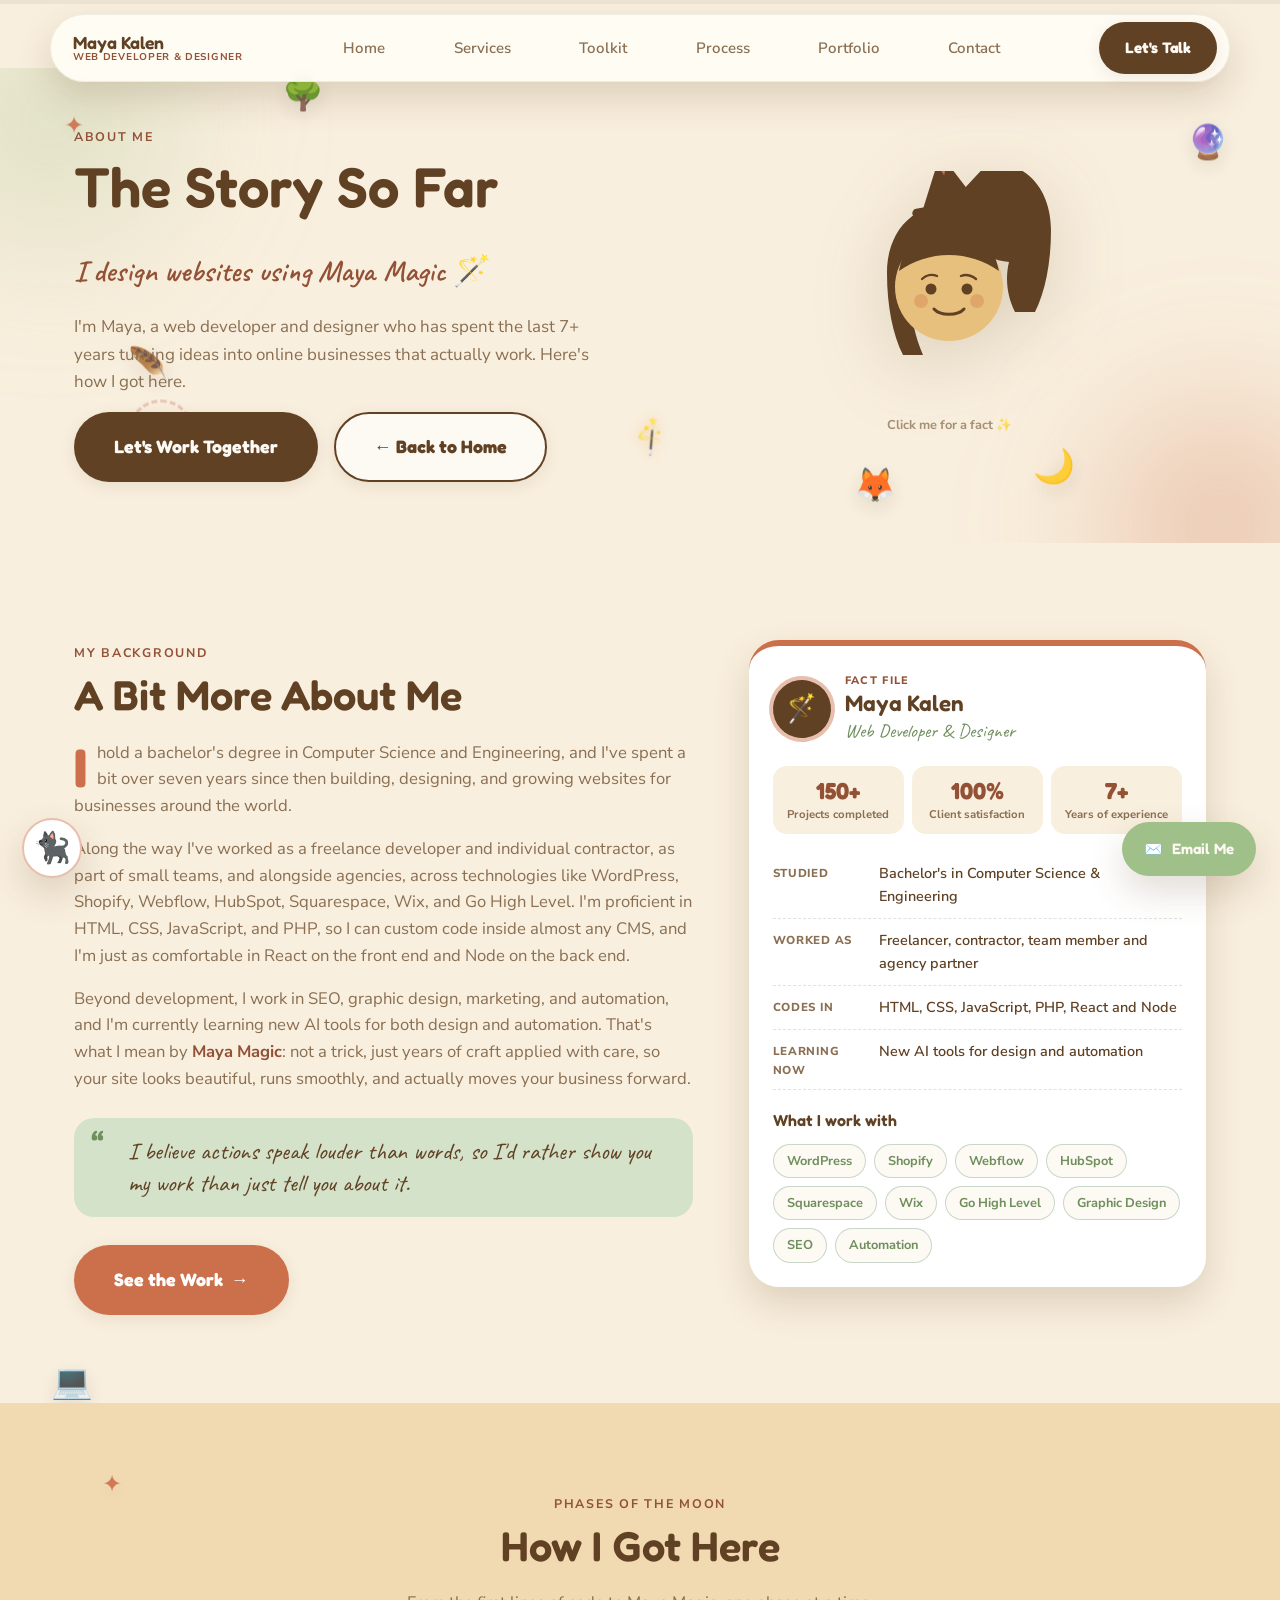
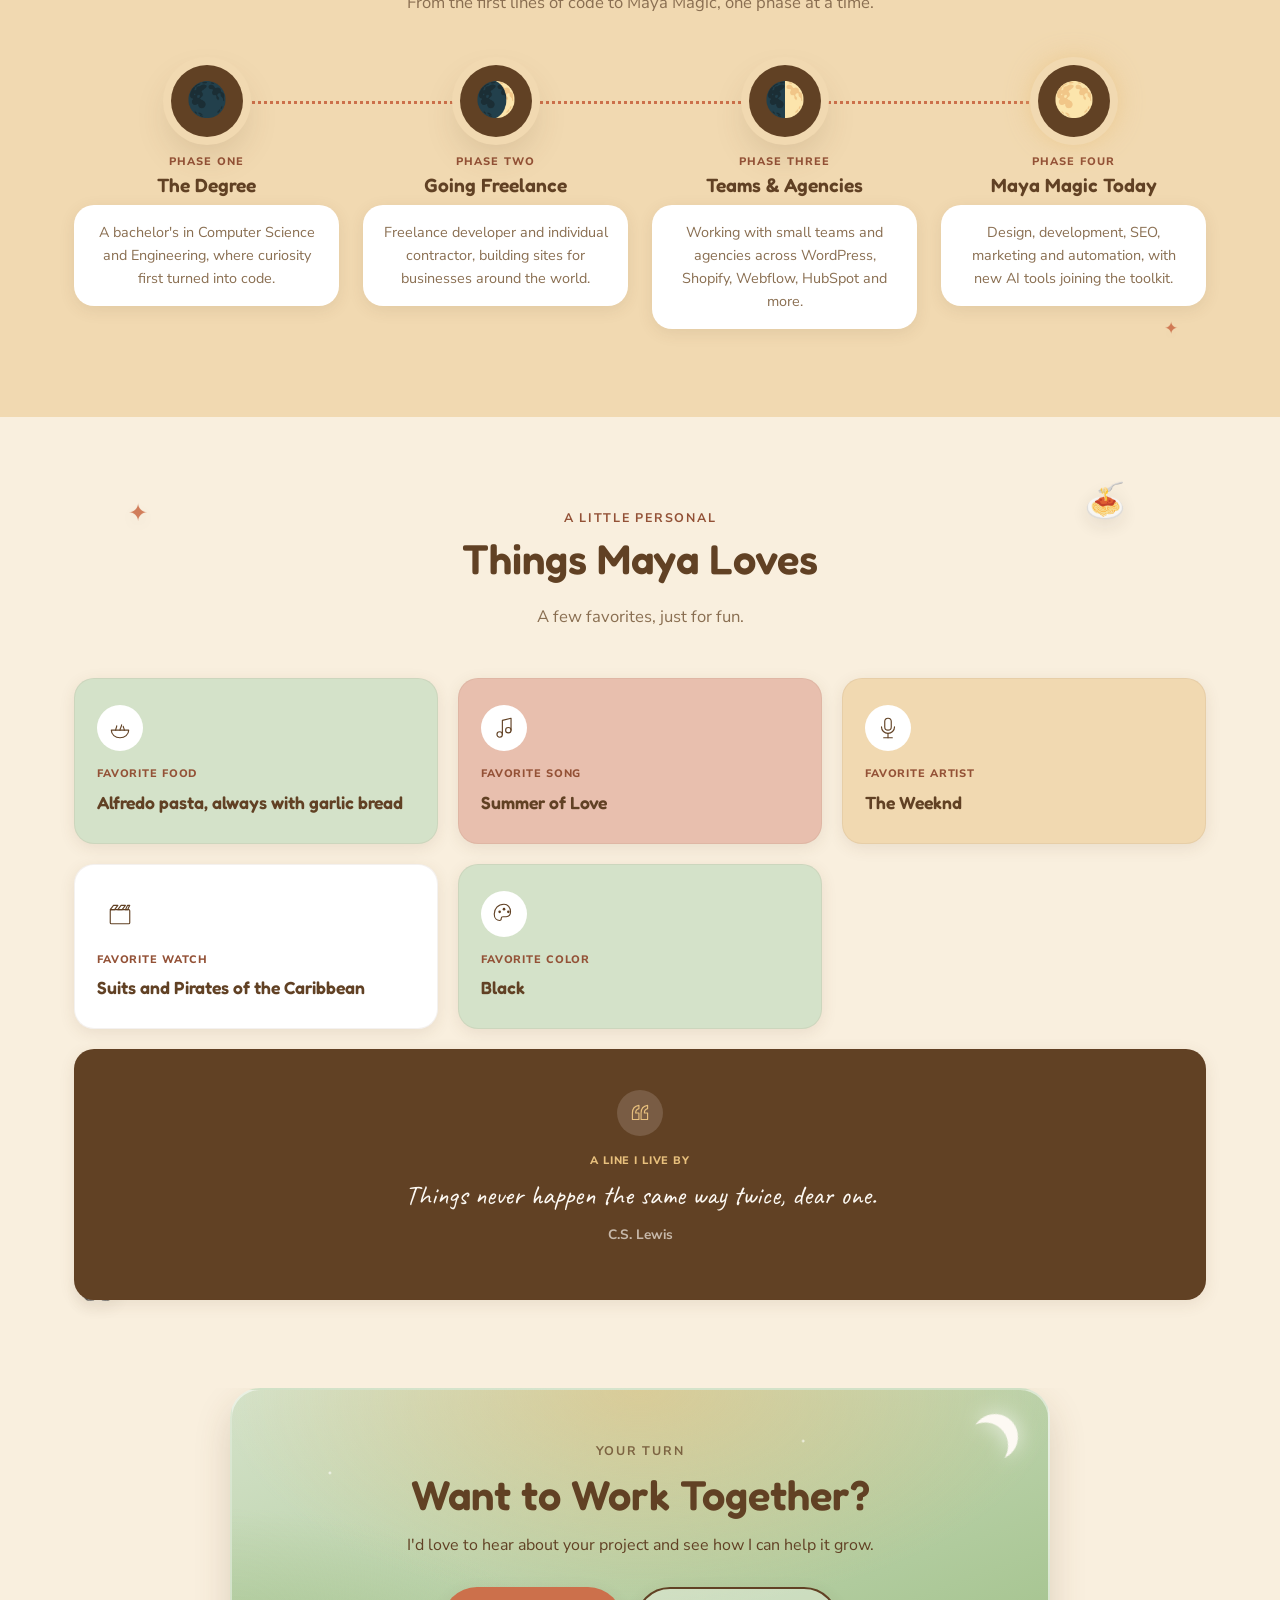
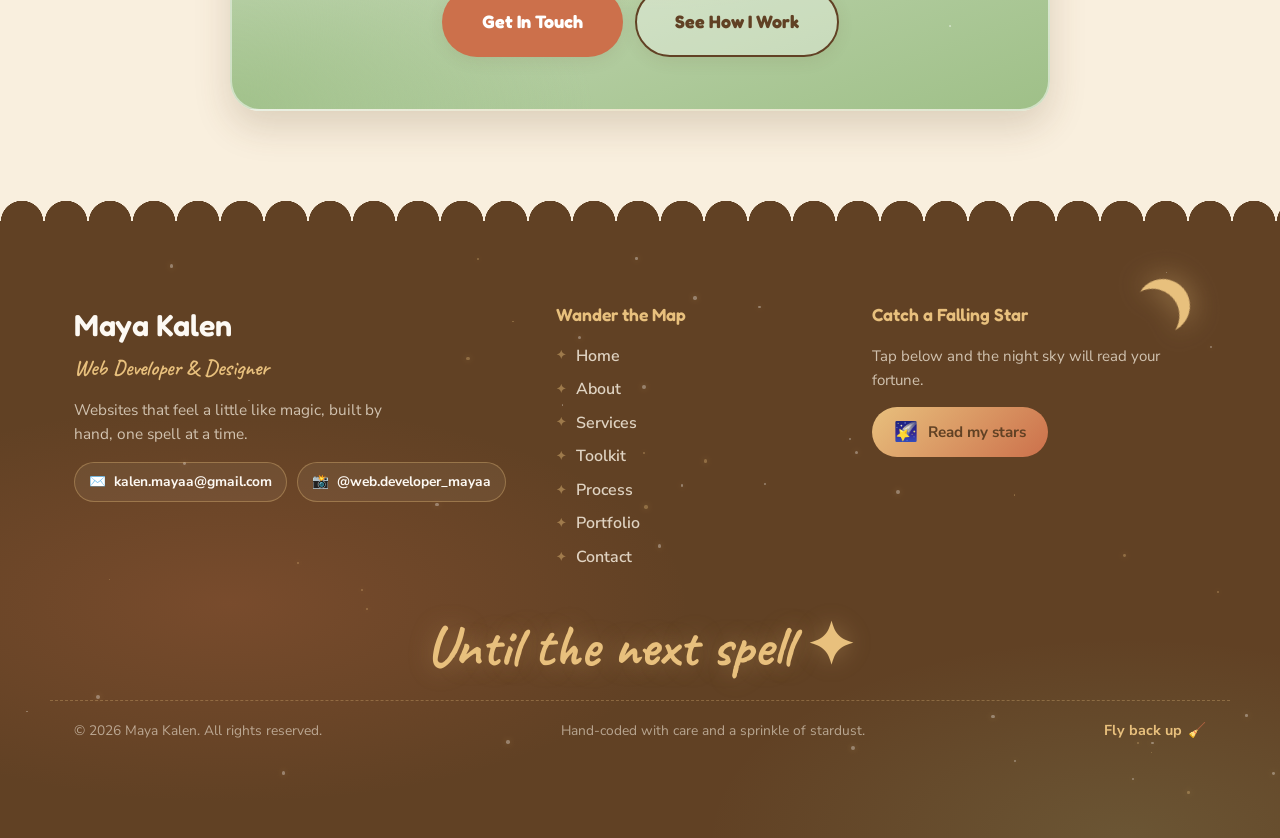
==== commit ba68c96f: "Redesign process and about pages; add pull-out book covers to portfolio - Process: trail drawn from " ====
--- a/about.html
+++ b/about.html
@@ -123,78 +123,129 @@
   </div>
 </section>
 
-<!-- ================= BIO ================= -->
+<!-- ================= BIO + FACT FILE ================= -->
 <section class="about-bio">
   <div class="floaties" aria-hidden="true">
     <span class="floaty prop small alt" style="top:6%; right:6%; animation-duration:8.4s;">🧪</span>
-    <span class="floaty prop small" style="bottom:8%; left:8%; animation-duration:7.8s; animation-delay:.5s;">💻</span>
-    <span class="floaty prop alt" style="top:40%; right:2%; animation-duration:9.2s; animation-delay:.3s;">🦉</span>
-  </div>
-  <div class="container about-bio-inner">
-    <p class="eyebrow" data-animate>My Background</p>
-    <h2 data-animate>A Bit More About Me</h2>
-
-    <div class="about-copy" data-animate>
-      <p>
-        I hold a bachelor's degree in Computer Science and Engineering, and
-        I've spent a bit over seven years since then building, designing,
-        and growing websites for businesses around the world.
-      </p>
-      <p>
-        Along the way I've worked as a freelance developer and individual
-        contractor, as part of small teams, and alongside agencies, across
-        technologies like WordPress, Shopify, Webflow, HubSpot, Squarespace,
-        Wix, and Go High Level. I'm proficient in HTML, CSS, JavaScript, and
-        PHP, so I can custom code inside almost any CMS, and I'm just as
-        comfortable in React on the front end and Node on the back end.
-      </p>
-      <p>
-        Beyond development, I work in SEO, graphic design, marketing, and
-        automation, and I'm currently learning new AI tools for both design
-        and automation. That's what I mean by <em>Maya Magic</em>: not a
-        trick, just years of craft applied with care, so your site looks
-        beautiful, runs smoothly, and actually moves your business forward.
-        I believe actions speak louder than words, so I'd rather show you my
-        work than just tell you about it.
-      </p>
-    </div>
-
-    <div class="constellation about-stats" data-animate style="max-width:600px;">
-      <svg class="const-line" viewBox="0 0 600 200" preserveAspectRatio="none" aria-hidden="true">
-        <path d="M100,120 C170,50 230,150 300,80 C370,150 430,50 500,120" fill="none" stroke="var(--gold)" stroke-width="2.5" stroke-dasharray="2 12" stroke-linecap="round"/>
-      </svg>
-      <div class="const-node">
-        <span class="const-circle"><span class="const-num">150+</span></span>
-        <span class="const-label">Projects Completed</span>
-      </div>
-      <div class="const-node">
-        <span class="const-circle"><span class="const-num">100%</span></span>
-        <span class="const-label">Client Satisfaction</span>
-      </div>
-      <div class="const-node">
-        <span class="const-circle"><span class="const-num">7+</span></span>
-        <span class="const-label">Years of Experience</span>
-      </div>
-    </div>
-
-    <h3 class="about-skills-heading" data-animate>What I Work With</h3>
-    <div class="chips about-chips" data-animate>
-      <span class="chip">WordPress</span>
-      <span class="chip">Shopify</span>
-      <span class="chip">Webflow</span>
-      <span class="chip">HubSpot</span>
-      <span class="chip">Squarespace</span>
-      <span class="chip">Wix</span>
-      <span class="chip">Go High Level</span>
-      <span class="chip">Graphic Design</span>
-      <span class="chip">SEO</span>
-      <span class="chip">Automation</span>
-    </div>
-  </div>
-</section>
+    <span class="floaty prop small" style="bottom:8%; left:4%; animation-duration:7.8s; animation-delay:.5s;">💻</span>
+  </div>
+  <div class="container about-bio-grid">
+    <div class="about-story" data-animate>
+      <p class="eyebrow">My Background</p>
+      <h2>A Bit More About Me</h2>
+      <div class="about-copy">
+        <p>
+          I hold a bachelor's degree in Computer Science and Engineering, and
+          I've spent a bit over seven years since then building, designing,
+          and growing websites for businesses around the world.
+        </p>
+        <p>
+          Along the way I've worked as a freelance developer and individual
+          contractor, as part of small teams, and alongside agencies, across
+          technologies like WordPress, Shopify, Webflow, HubSpot, Squarespace,
+          Wix, and Go High Level. I'm proficient in HTML, CSS, JavaScript, and
+          PHP, so I can custom code inside almost any CMS, and I'm just as
+          comfortable in React on the front end and Node on the back end.
+        </p>
+        <p>
+          Beyond development, I work in SEO, graphic design, marketing, and
+          automation, and I'm currently learning new AI tools for both design
+          and automation. That's what I mean by <em>Maya Magic</em>: not a
+          trick, just years of craft applied with care, so your site looks
+          beautiful, runs smoothly, and actually moves your business forward.
+        </p>
+      </div>
+      <blockquote class="about-pull">
+        <span aria-hidden="true">&ldquo;</span>I believe actions speak louder than words, so I'd rather show you my work than just tell you about it.
+      </blockquote>
+      <a href="portfolio.html" class="btn btn-gold magnetic">See the Work <span aria-hidden="true">→</span></a>
+    </div>
+
+    <aside class="fact-file sparkle-host" data-animate aria-label="Maya at a glance">
+      <div class="fact-file-head">
+        <span class="fact-file-seal" aria-hidden="true">🪄</span>
+        <div>
+          <p class="fact-file-kicker">Fact File</p>
+          <h3>Maya Kalen</h3>
+          <p class="fact-file-role">Web Developer &amp; Designer</p>
+        </div>
+      </div>
+
+      <div class="fact-stats">
+        <div><strong>150+</strong><span>Projects completed</span></div>
+        <div><strong>100%</strong><span>Client satisfaction</span></div>
+        <div><strong>7+</strong><span>Years of experience</span></div>
+      </div>
+
+      <dl class="fact-list">
+        <div><dt>Studied</dt><dd>Bachelor's in Computer Science &amp; Engineering</dd></div>
+        <div><dt>Worked as</dt><dd>Freelancer, contractor, team member and agency partner</dd></div>
+        <div><dt>Codes in</dt><dd>HTML, CSS, JavaScript, PHP, React and Node</dd></div>
+        <div><dt>Learning now</dt><dd>New AI tools for design and automation</dd></div>
+      </dl>
+
+      <p class="fact-file-sub">What I work with</p>
+      <div class="chips">
+        <span class="chip">WordPress</span>
+        <span class="chip">Shopify</span>
+        <span class="chip">Webflow</span>
+        <span class="chip">HubSpot</span>
+        <span class="chip">Squarespace</span>
+        <span class="chip">Wix</span>
+        <span class="chip">Go High Level</span>
+        <span class="chip">Graphic Design</span>
+        <span class="chip">SEO</span>
+        <span class="chip">Automation</span>
+      </div>
+    </aside>
+  </div>
+</section>
+
+<!-- ================= HOW I GOT HERE ================= -->
+<section class="about-journey" style="background: var(--parchment);">
+  <div class="floaties" aria-hidden="true">
+    <span class="floaty spark" style="top:10%; left:8%; animation-duration:7.6s;">✦</span>
+    <span class="floaty spark small" style="bottom:12%; right:8%; animation-duration:6.8s; animation-delay:.4s;">✦</span>
+  </div>
+  <div class="container">
+    <div class="section-head" data-animate>
+      <p class="eyebrow">Phases of the Moon</p>
+      <h2>How I Got Here</h2>
+      <p class="section-lede" style="margin-left:auto; margin-right:auto;">From the first lines of code to Maya Magic, one phase at a time.</p>
+    </div>
+
+    <ol class="moon-timeline">
+      <li class="moon-step" data-animate>
+        <span class="moon-phase" aria-hidden="true">🌑</span>
+        <p class="moon-label">Phase one</p>
+        <h3>The Degree</h3>
+        <p>A bachelor's in Computer Science and Engineering, where curiosity first turned into code.</p>
+      </li>
+      <li class="moon-step" data-animate>
+        <span class="moon-phase" aria-hidden="true">🌒</span>
+        <p class="moon-label">Phase two</p>
+        <h3>Going Freelance</h3>
+        <p>Freelance developer and individual contractor, building sites for businesses around the world.</p>
+      </li>
+      <li class="moon-step" data-animate>
+        <span class="moon-phase" aria-hidden="true">🌓</span>
+        <p class="moon-label">Phase three</p>
+        <h3>Teams &amp; Agencies</h3>
+        <p>Working with small teams and agencies across WordPress, Shopify, Webflow, HubSpot and more.</p>
+      </li>
+      <li class="moon-step moon-step--full" data-animate>
+        <span class="moon-phase" aria-hidden="true">🌕</span>
+        <p class="moon-label">Phase four</p>
+        <h3>Maya Magic Today</h3>
+        <p>Design, development, SEO, marketing and automation, with new AI tools joining the toolkit.</p>
+      </li>
+    </ol>
+  </div>
+</section>
+
 
 <!-- ================= THINGS MAYA LOVES ================= -->
-<section class="about-loves" style="background: var(--parchment);">
+<section class="about-loves">
   <div class="floaties" aria-hidden="true">
     <span class="floaty spark" style="top:8%; left:10%; animation-duration:7.6s;">✦</span>
     <span class="floaty prop small alt" style="top:6%; right:12%; animation-duration:8.4s; animation-delay:.4s;">🍝</span>
@@ -245,21 +296,20 @@
 
 <!-- ================= CLOSING CTA ================= -->
 <section class="about-cta">
-  <div class="blob-layer" aria-hidden="true">
-    <div class="blob blob-tan" style="width:360px; height:360px; top:-130px; right:-120px;"></div>
-  </div>
-  <div class="floaties" aria-hidden="true">
-    <span class="floaty prop small alt" style="bottom:10%; left:8%; animation-duration:8s;">🌙</span>
-    <span class="floaty prop small" style="top:10%; right:14%; animation-duration:7.6s; animation-delay:.4s;">🦋</span>
-  </div>
-  <div class="container" style="text-align:center;" data-animate>
-    <h2>Want to Work Together?</h2>
-    <p class="section-lede" style="margin:0 auto 28px;">
-      I'd love to hear about your project and see how I can help it grow.
-    </p>
-    <a href="contact.html" class="btn btn-primary magnetic">Get In Touch</a>
-  </div>
-</section>
+  <div class="container">
+    <div class="cta-night sparkle-host" data-animate>
+      <span class="cta-night-moon" aria-hidden="true"></span>
+      <p class="eyebrow">Your Turn</p>
+      <h2>Want to Work Together?</h2>
+      <p>I'd love to hear about your project and see how I can help it grow.</p>
+      <div class="cta-night-actions">
+        <a href="contact.html" class="btn btn-gold magnetic">Get In Touch</a>
+        <a href="process.html" class="btn btn-ghost-ink magnetic">See How I Work</a>
+      </div>
+    </div>
+  </div>
+</section>
+
 
 </main>
 
--- a/css/style.css
+++ b/css/style.css
@@ -1161,101 +1161,144 @@
 }
 
 /* ==========================================================================
-   Process — a winding path through four little worlds, not a straight line
+   Process: a trail through four little worlds. The trail is drawn by script
+   from the real badge positions, so it always meets every stop exactly.
    ========================================================================== */
-.world-path {
-  position: relative;
-  margin-top: 40px;
-  margin-bottom: 40px;
-  min-height: 700px;
-}
-.world-path-line { position: absolute; inset: 0; width: 100%; height: 100%; z-index: 0; }
-
-.world-stop {
-  position: absolute;
-  transform: translate(-50%, -50%);
+.journey { position: relative; margin-top: 44px; }
+.journey-line {
+  position: absolute;
+  top: 0; left: 0;
+  width: 100%; height: 100%;
+  overflow: visible;
+  pointer-events: none;
+  z-index: 0;
+}
+.journey-glow {
+  fill: none;
+  stroke: rgba(var(--gold-rgb), 0.25);
+  stroke-width: 10;
+  stroke-linecap: round;
+  transition: stroke-dashoffset 1.8s cubic-bezier(.45, 0, .2, 1);
+}
+.journey-trail {
+  fill: none;
+  stroke: var(--gold);
+  stroke-width: 3.5;
+  stroke-dasharray: 1 13;
+  stroke-linecap: round;
+}
+.journey-spark {
+  position: absolute;
+  top: 0; left: 0;
   z-index: 1;
-  width: 230px;
-  display: flex;
-  flex-direction: column;
-  align-items: center;
-  text-align: center;
-}
-.world-text { display: contents; }
-.world-badge {
-  --stop-color: var(--green);
-  width: 74px; height: 74px;
+  width: 14px; height: 14px;
+
+  border-radius: 50%;
+  background: var(--sand);
+  box-shadow: 0 0 0 4px rgba(var(--sand-rgb), 0.3), 0 0 14px 4px rgba(var(--gold-rgb), 0.55);
+  offset-rotate: 0deg;
+  opacity: 0;
+  pointer-events: none;
+}
+.journey.is-drawn .journey-spark { opacity: 1; animation: journeySpark 7s ease-in-out infinite; }
+@keyframes journeySpark {
+  0% { offset-distance: 0%; opacity: 0; }
+  6% { opacity: 1; }
+  88% { opacity: 1; }
+  100% { offset-distance: 100%; opacity: 0; }
+}
+
+.journey-stops {
+  position: relative;
+  z-index: 2;
+  list-style: none;
+  margin: 0;
+  padding: 0;
+  display: grid;
+  grid-template-columns: repeat(4, minmax(0, 1fr));
+  gap: 28px;
+  align-items: start;
+}
+.journey-stop { display: flex; flex-direction: column; align-items: center; text-align: center; }
+/* every other stop sits lower, so the trail winds up and down */
+.journey-stop:nth-child(even) { margin-top: 78px; }
+
+.journey-badge {
+  display: flex; align-items: center; justify-content: center;
+  width: 78px; height: 78px;
   border-radius: 50%;
   background: var(--white);
   border: 4px solid var(--stop-color);
-  display: flex; align-items: center; justify-content: center;
-  font-size: 2rem;
-  box-shadow: var(--shadow-md);
-  transition: transform 0.3s cubic-bezier(.22,1,.36,1), box-shadow 0.3s ease;
-  cursor: none;
-}
-@media (pointer: coarse) { .world-badge { cursor: pointer; } }
-.world-stop:hover .world-badge {
-  transform: scale(1.15) rotate(-8deg);
-  box-shadow: 0 0 0 10px color-mix(in srgb, var(--stop-color) 18%, transparent), var(--shadow-md);
-}
-.world-name {
-  font-family: var(--font-script);
-  font-size: 1.2rem;
-  color: var(--stop-color);
-  margin: 10px 0 2px;
-}
-.world-num {
-  font-size: 0.66rem;
+  font-size: 2.1rem;
+  box-shadow: 0 0 0 8px var(--parchment), var(--shadow-md);
+  transition: transform 0.35s cubic-bezier(.22,1,.36,1), box-shadow 0.35s ease;
+}
+.journey-stop:hover .journey-badge {
+  transform: scale(1.12) rotate(-8deg);
+  box-shadow: 0 0 0 8px var(--parchment), 0 0 0 16px color-mix(in srgb, var(--stop-color) 22%, transparent), var(--shadow-md);
+}
+.journey-num {
+  margin: 16px 0 0;
+  font-size: 0.68rem;
   font-weight: 800;
-  letter-spacing: 0.08em;
+  letter-spacing: 0.1em;
   text-transform: uppercase;
   color: var(--ink-soft);
-  margin-bottom: 6px;
-}
-.world-card {
+}
+.journey-world {
+  margin: 0 0 14px;
+  font-family: var(--font-script);
+  font-size: 1.45rem;
+  font-weight: 700;
+  line-height: 1.2;
+  color: color-mix(in srgb, var(--stop-color) 55%, var(--ink)) !important;
+}
+.journey-card {
+  width: 100%;
+  padding: 20px 20px 18px;
+  border-radius: var(--radius-md);
   background: var(--white);
-  border-radius: var(--radius-md);
-  padding: 16px 18px;
+  border-top: 4px solid var(--stop-color);
   box-shadow: var(--shadow-sm);
-  transition: transform 0.25s ease, box-shadow 0.25s ease;
-}
-.world-stop:hover .world-card { transform: translateY(-4px); box-shadow: var(--shadow-md); }
-.world-card h3 { font-size: 0.98rem; margin-bottom: 4px; }
-.world-card p { font-size: 0.84rem; margin-bottom: 0; }
+  text-align: left;
+  transition: transform 0.3s ease, box-shadow 0.3s ease;
+}
+.journey-stop:hover .journey-card { transform: translateY(-4px); box-shadow: var(--shadow-md); }
+.journey-card h3 { font-size: 1.05rem; margin-bottom: 6px; }
+.journey-card > p { font-size: 0.9rem; margin-bottom: 12px; }
+.journey-list { list-style: none; margin: 0; padding: 12px 0 0; border-top: 1px dashed rgba(97, 65, 36, 0.18); display: grid; gap: 6px; }
+.journey-list li { position: relative; padding-left: 20px; font-size: 0.84rem; font-weight: 600; color: var(--ink); }
+.journey-list li::before { content: "✦"; position: absolute; left: 0; top: 0; font-size: 0.8rem; color: var(--stop-color); }
 
 .process-cta { display: flex; justify-content: center; flex-wrap: wrap; gap: 14px; margin-top: 56px; }
 
-@media (max-width: 900px) {
-  .world-path { min-height: 0; display: flex; flex-direction: column; gap: 30px; padding-left: 40px; }
-  .world-path::before {
-    content: "";
-    position: absolute;
-    left: 15px; top: 6px; bottom: 6px;
-    border-left: 4px dashed var(--gold);
+/* tablets and phones: one clear vertical trail, badges on the left */
+@media (max-width: 960px) {
+  .journey { max-width: 620px; margin-left: auto; margin-right: auto; }
+  .journey-stops { grid-template-columns: 1fr; gap: 34px; }
+  .journey-stop,
+  .journey-stop:nth-child(even) {
+    margin-top: 0;
+    display: grid;
+    grid-template-columns: 78px minmax(0, 1fr);
+    column-gap: 20px;
+    align-items: start;
+    text-align: left;
   }
-  .world-path-line { display: none; }
-  .world-stop {
-    position: relative;
-    transform: none;
-    width: 100%;
-    flex-direction: row;
-    align-items: center;
-    text-align: left;
-    gap: 16px;
-  }
-  .world-stop::before {
-    content: "";
-    position: absolute;
-    left: -40px;
-    width: 14px; height: 14px;
-    border-radius: 50%;
-    background: var(--gold);
-  }
-  .world-text { display: block; flex: 1; }
-  .world-badge { flex-shrink: 0; }
-  .world-name, .world-num { margin: 0; }
-  .world-card { margin-top: 6px; }
+  .journey-badge { grid-row: 1 / span 3; }
+  .journey-num { margin-top: 6px; }
+  .journey-world { margin-bottom: 10px; }
+  .journey-card { grid-column: 2; }
+}
+@media (max-width: 480px) {
+  .journey-stop,
+  .journey-stop:nth-child(even) { grid-template-columns: 58px minmax(0, 1fr); column-gap: 14px; }
+  .journey-badge { width: 58px; height: 58px; font-size: 1.6rem; border-width: 3px; box-shadow: 0 0 0 6px var(--parchment), var(--shadow-sm); }
+  .journey-card { padding: 16px 16px 14px; }
+}
+@media (prefers-reduced-motion: reduce) {
+  .journey-glow { transition: none; }
+  .journey.is-drawn .journey-spark { animation: none; opacity: 0; }
 }
 
 /* ==========================================================================
@@ -1289,7 +1332,7 @@
 [data-cat="webflow"] { --cat: var(--c-webflow); }
 [data-cat="ghl"] { --cat: var(--gold); }
 
-.shelf-hint { text-align: center; font-size: 0.9rem; margin: 0 auto 24px; }
+.shelf-hint { text-align: center; font-size: 1.02rem; font-weight: 600; margin: 0 auto 26px; }
 .hint-tap, .hint-slide { display: none; }
 @media (pointer: coarse) { .hint-hover { display: none; } .hint-tap { display: inline; } }
 
@@ -1338,23 +1381,23 @@
   align-items: center;
   gap: 8px;
   margin: 0 0 4px;
-  padding: 5px 12px;
+  padding: 7px 14px;
   border-radius: 8px;
   background: var(--ink);
   color: var(--sand) !important;
   font-family: var(--font-display);
   font-weight: 600;
-  font-size: 0.86rem;
+  font-size: 1rem;
   box-shadow: 0 3px 0 rgba(0, 0, 0, 0.18);
 }
-.shelf-plaque span { font-size: 0.74rem; opacity: 0.8; }
+.shelf-plaque span { font-size: 0.82rem; opacity: 0.85; }
 .shelf-plaque em {
   font-style: normal;
   padding: 0 7px;
   border-radius: 999px;
   background: var(--cat);
   color: var(--ink);
-  font-size: 0.72rem;
+  font-size: 0.8rem;
 }
 
 .shelf-row {
@@ -1362,7 +1405,7 @@
   display: flex;
   align-items: flex-end;
   gap: 5px;
-  min-height: 280px;
+  min-height: 240px;
   padding-top: 30px;
 }
 /* a little curio perched in the top corner of every compartment */
@@ -1394,81 +1437,227 @@
 .shelf + .shelf .shelf-plank { margin-left: -28px; }
 
 .book {
-  --book-bg: var(--cat);
-  --book-ink: var(--cat-ink, var(--ink));
+  --book-bg: var(--ink);
+  --book-ink: var(--sand);
   position: relative;
   flex: var(--g, 1) 1 0;
   min-width: 0;
-  max-width: 120px;
+  max-width: 128px;
   display: flex;
   flex-direction: column;
   align-items: center;
   justify-content: space-between;
   height: var(--h);
-  padding: 14px 0 10px;
-  border-radius: 5px 5px 3px 3px;
+  padding: 22px 0 12px;
+  border-radius: 6px 6px 3px 3px;
+  /* the coloured headband ties each book back to its platform */
+  border-top: 7px solid var(--cat);
   background: var(--book-bg);
   color: var(--book-ink);
   box-shadow:
-    inset -5px 0 0 rgba(0, 0, 0, 0.12),
-    inset 3px 0 0 rgba(255, 255, 255, 0.2),
-    0 2px 4px rgba(97, 65, 36, 0.25);
+    inset -6px 0 0 rgba(0, 0, 0, 0.1),
+    inset 4px 0 0 rgba(255, 255, 255, 0.18),
+    0 3px 6px rgba(97, 65, 36, 0.25);
   transform-origin: bottom center;
   transition: transform 0.3s cubic-bezier(.22,1,.36,1), box-shadow 0.3s ease;
 }
-.book.v2 { --book-bg: color-mix(in srgb, var(--cat) 68%, var(--ink)); --book-ink: var(--cream-soft); }
-.book.v3 { --book-bg: color-mix(in srgb, var(--cat) 70%, white); --book-ink: var(--ink); }
-/* gold bands across the spine, like a real hardback */
+/* six cloth-bound spines from the brand palette, each paired for contrast */
+.book.p1, .book-cover.p1 { --book-bg: var(--ink); --book-ink: var(--sand); }
+.book.p2, .book-cover.p2 { --book-bg: var(--gold-dark); --book-ink: var(--cream-soft); }
+.book.p3, .book-cover.p3 { --book-bg: var(--green); --book-ink: var(--ink); }
+.book.p4, .book-cover.p4 { --book-bg: var(--sand); --book-ink: var(--ink); }
+.book.p5, .book-cover.p5 { --book-bg: #55734a; --book-ink: var(--cream-soft); }
+.book.p6, .book-cover.p6 { --book-bg: var(--cream-soft); --book-ink: var(--ink); }
+
+/* decorative bands across the spine, drawn in the spine's own text colour */
 .book::before,
 .book::after {
   content: "";
   position: absolute;
-  left: 7px; right: 9px;
-  height: 4px;
-  border-top: 1.5px solid rgba(var(--sand-rgb), 0.85);
-  border-bottom: 1.5px solid rgba(var(--sand-rgb), 0.85);
-}
-.book::before { top: 6px; }
-.book::after { bottom: 28px; }
+  left: 8px; right: 10px;
+  height: 5px;
+  border-top: 2px solid currentColor;
+  border-bottom: 2px solid currentColor;
+  opacity: 0.4;
+}
+.book::before { top: 8px; }
+.book::after { bottom: 36px; }
+.book.p6::before, .book.p6::after { color: var(--gold); opacity: 0.8; }
+
 .book-title {
   writing-mode: vertical-rl;
   transform: rotate(180deg);
-  max-height: calc(var(--h) - 64px);
+  max-height: calc(var(--h) - 82px);
   overflow: hidden;
   text-overflow: ellipsis;
   white-space: nowrap;
   font-family: var(--font-display);
-  font-weight: 600;
+  font-weight: 700;
+  font-size: 1.05rem;
+  letter-spacing: 0.03em;
+}
+.book.long .book-title { font-size: 0.92rem; }
+.book-mono { font-size: 0.82rem; font-weight: 800; letter-spacing: 0.08em; }
+/* the address lives on the book for the cover to read; the cover shows it */
+.book-tag { display: none; }
+.book:hover, .book:focus-visible { transform: translateY(-18px) rotate(-2deg); box-shadow: inset -6px 0 0 rgba(0, 0, 0, 0.1), inset 4px 0 0 rgba(255, 255, 255, 0.18), 0 16px 22px rgba(97, 65, 36, 0.32); z-index: 2; }
+.book:focus-visible { outline: 3px solid var(--gold); outline-offset: 2px; }
+/* once a book is pulled out, its slot on the shelf fades like an empty gap */
+.book.is-out { opacity: 0.28; transform: translateY(-6px); box-shadow: none; }
+
+/* ---- the pulled-out book: it turns to show its front cover ---- */
+.book-cover {
+  --cat: var(--gold);
+  position: fixed;
+  top: 0; left: 0;
+  z-index: 260;
+  width: 260px;
+  height: 344px;
+  color: var(--book-ink);
+  opacity: 0;
+  visibility: hidden;
+  pointer-events: none;
+  transform-origin: left center;
+  transform: perspective(1000px) rotateY(-82deg) scale(0.55);
+  transition: transform 0.5s cubic-bezier(.2, 1.25, .35, 1), opacity 0.25s ease, visibility 0s 0.5s;
+}
+.book-cover.open {
+  opacity: 1;
+  visibility: visible;
+  pointer-events: auto;
+  transform: perspective(1000px) rotateY(0deg) scale(1);
+  transition: transform 0.55s cubic-bezier(.2, 1.25, .35, 1), opacity 0.2s ease, visibility 0s;
+}
+.cover-face {
+  position: relative;
+  height: 100%;
+  display: flex;
+  flex-direction: column;
+  align-items: center;
+  justify-content: center;
+  gap: 10px;
+  padding: 34px 26px 26px 36px;
+  border-radius: 6px 18px 18px 6px;
+  border-top: 8px solid var(--cat);
+  background:
+    linear-gradient(90deg, rgba(0, 0, 0, 0.22) 0 14px, rgba(255, 255, 255, 0.12) 14px 17px, transparent 17px),
+    radial-gradient(260px 200px at 70% 0%, rgba(255, 255, 255, 0.18), transparent),
+    var(--book-bg);
+  /* page edges peeking out on the right, then the drop shadow */
+  box-shadow:
+    5px 3px 0 -1px var(--cream-soft),
+    9px 6px 0 -2px var(--parchment),
+    0 26px 50px rgba(97, 65, 36, 0.45);
+  text-align: center;
+}
+/* a gilded frame inside the cover */
+.cover-face::before {
+  content: "";
+  position: absolute;
+  inset: 12px 12px 12px 26px;
+  border: 2px solid currentColor;
+  border-radius: 4px 12px 12px 4px;
+  opacity: 0.35;
+  pointer-events: none;
+}
+.cover-face::after {
+  content: "✦";
+  position: absolute;
+  top: 18px; right: 22px;
+  font-size: 0.9rem;
+  opacity: 0.7;
+}
+.cover-platform {
+  margin: 0;
+  font-size: 0.72rem;
+  font-weight: 800;
+  letter-spacing: 0.14em;
+  text-transform: uppercase;
+  color: inherit !important;
+  opacity: 0.85;
+}
+.cover-emblem {
+  display: flex; align-items: center; justify-content: center;
+  width: 70px; height: 70px;
+  border-radius: 50%;
+  border: 2px solid currentColor;
+  font-family: var(--font-display);
+  font-weight: 700;
+  font-size: 1.5rem;
+  letter-spacing: 0.04em;
+  box-shadow: inset 0 0 0 5px var(--book-bg), inset 0 0 0 7px rgba(255, 255, 255, 0.25);
+}
+.cover-title {
+  margin: 4px 0 0;
+  font-size: 1.45rem;
+  line-height: 1.2;
+  color: inherit;
+  display: -webkit-box;
+  -webkit-line-clamp: 3;
+  -webkit-box-orient: vertical;
+  overflow: hidden;
+}
+.cover-host {
+  margin: 0;
+  max-width: 100%;
   font-size: 0.82rem;
-  letter-spacing: 0.02em;
-}
-.book.long .book-title { font-size: 0.7rem; }
-.book-mono { font-size: 0.62rem; font-weight: 800; letter-spacing: 0.06em; opacity: 0.85; }
-.book-tag {
-  position: absolute;
-  bottom: calc(100% + 10px);
-  left: 50%;
-  z-index: 3;
-  padding: 5px 11px;
+  font-weight: 700;
+  color: inherit !important;
+  opacity: 0.8;
+  white-space: nowrap;
+  overflow: hidden;
+  text-overflow: ellipsis;
+}
+.cover-cta {
+  display: inline-flex;
+  align-items: center;
+  gap: 8px;
+  margin-top: 8px;
+  padding: 11px 20px;
   border-radius: 999px;
+  background: var(--book-ink);
+  color: var(--book-bg);
+  font-weight: 800;
+  font-size: 0.9rem;
+  box-shadow: 0 6px 14px rgba(97, 65, 36, 0.25);
+  transition: transform 0.2s ease, box-shadow 0.2s ease;
+}
+.cover-cta:hover { transform: translateY(-2px) scale(1.04); box-shadow: 0 10px 20px rgba(97, 65, 36, 0.35); }
+.cover-cta span { transition: transform 0.25s ease; }
+.cover-cta:hover span { transform: translate(2px, -2px); }
+
+.cover-close {
+  position: absolute;
+  top: -14px; right: -14px;
+  z-index: 2;
+  display: none;
+  width: 36px; height: 36px;
+  border: 0;
+  border-radius: 50%;
   background: var(--white);
   color: var(--ink);
-  font-size: 0.74rem;
-  font-weight: 700;
-  white-space: nowrap;
-  box-shadow: var(--shadow-sm);
+  font-size: 1.3rem;
+  line-height: 1;
+  box-shadow: var(--shadow-md);
+  cursor: pointer;
+}
+.book-cover.is-modal .cover-close { display: block; }
+.cover-backdrop {
+  position: fixed;
+  inset: 0;
+  z-index: 255;
+  background: rgba(97, 65, 36, 0.45);
+  backdrop-filter: blur(3px);
+  -webkit-backdrop-filter: blur(3px);
   opacity: 0;
-  transform: translate(-50%, 6px);
-  pointer-events: none;
-  transition: opacity 0.2s ease, transform 0.2s ease;
-}
-.book:first-child .book-tag { left: 0; transform: translate(0, 6px); }
-.book:hover, .book:focus-visible { transform: translateY(-18px) rotate(-2deg); box-shadow: inset -5px 0 0 rgba(0, 0, 0, 0.12), inset 3px 0 0 rgba(255, 255, 255, 0.2), 0 14px 18px rgba(97, 65, 36, 0.3); z-index: 2; }
-.book:hover .book-tag, .book:focus-visible .book-tag { opacity: 1; transform: translate(-50%, 0); }
-.book:first-child:hover .book-tag, .book:first-child:focus-visible .book-tag { transform: translate(0, 0); }
-.book:focus-visible { outline: 3px solid var(--gold); outline-offset: 2px; }
-
-[data-cat="fullstack"], [data-cat="woocommerce"], [data-cat="webflow"], [data-cat="ghl"] { --cat-ink: var(--cream-soft); }
+  visibility: hidden;
+  transition: opacity 0.3s ease, visibility 0s 0.3s;
+}
+.cover-backdrop.open { opacity: 1; visibility: visible; transition: opacity 0.3s ease, visibility 0s; }
+
+@media (prefers-reduced-motion: reduce) {
+  .book-cover, .book-cover.open { transform: none; transition: opacity 0.2s ease, visibility 0s; }
+}
 
 /* small laptops and tablets: slimmer walls and gaps keep the books chunky */
 @media (max-width: 900px) {
@@ -1476,7 +1665,7 @@
   .shelf-row { gap: 3px; }
   .shelf-plank { margin: 0 -10px; }
   .shelf + .shelf .shelf-plank { margin-left: -22px; }
-  .shelf-plaque { font-size: 0.78rem; padding: 4px 9px; }
+  .shelf-plaque { font-size: 0.9rem; padding: 6px 11px; }
   .shelf::after { font-size: 1.35rem; top: 12px; right: 10px; }
 }
 /* phones: compartments stack into single shelves that slide sideways */
@@ -1495,7 +1684,6 @@
   .bookcase-crown { font-size: 1.25rem; }
   .shelf { padding: 16px 12px 0; }
   .shelf-plank, .shelf + .shelf .shelf-plank { margin: 0 -12px; }
-  .shelf-row { min-height: 248px; }
 }
 
 /* ==========================================================================
@@ -1865,13 +2053,178 @@
 /* ==========================================================================
    About page
    ========================================================================== */
-.about-bio-inner { max-width: 720px; margin: 0 auto; }
+/* ---- bio: the story on the left, a sticky fact file on the right ---- */
+.about-bio { overflow: clip; }
+.about-bio-grid {
+  display: grid;
+  grid-template-columns: minmax(0, 1.15fr) minmax(0, 0.85fr);
+  gap: 56px;
+  align-items: start;
+}
 .about-copy p { font-size: 1.04rem; }
+.about-copy p:first-child::first-letter {
+  float: left;
+  margin: 6px 10px 0 0;
+  font-family: var(--font-display);
+  font-size: 3.4rem;
+  font-weight: 700;
+  line-height: 0.8;
+  color: var(--gold);
+}
 .about-copy em { color: var(--gold-dark); font-style: normal; font-weight: 700; }
-.about-stats { margin: 8px 0 12px; }
-.about-skills-heading { margin-top: 20px; }
-.about-cta { background: var(--parchment); text-align: center; }
-.about-cta h2 { color: var(--green-dark); }
+.about-pull {
+  position: relative;
+  margin: 26px 0 28px;
+  padding: 18px 22px 18px 54px;
+  border-radius: var(--radius-md);
+  background: var(--green-soft);
+  font-family: var(--font-script);
+  font-size: 1.5rem;
+  line-height: 1.3;
+  color: var(--ink);
+}
+.about-pull span {
+  position: absolute;
+  left: 16px; top: 4px;
+  font-family: var(--font-display);
+  font-size: 3.2rem;
+  line-height: 1;
+  color: var(--green-dark);
+}
+
+.fact-file {
+  position: sticky;
+  top: 112px;
+  padding: 26px 24px 24px;
+  border-radius: var(--radius-lg);
+  background: var(--white);
+  box-shadow: var(--shadow-md);
+  border-top: 6px solid var(--gold);
+}
+.fact-file-head { display: flex; align-items: center; gap: 14px; margin-bottom: 20px; }
+.fact-file-seal {
+  flex-shrink: 0;
+  display: flex; align-items: center; justify-content: center;
+  width: 58px; height: 58px;
+  border-radius: 50%;
+  background: var(--ink);
+  font-size: 1.6rem;
+  box-shadow: 0 0 0 4px var(--gold-soft);
+  transform: rotate(-8deg);
+}
+.fact-file-kicker { margin: 0; font-size: 0.68rem; font-weight: 800; letter-spacing: 0.12em; text-transform: uppercase; color: var(--gold-dark) !important; }
+.fact-file-head h3 { margin: 0; font-size: 1.4rem; }
+.fact-file-role { margin: 0; font-family: var(--font-script); font-size: 1.2rem; color: var(--green-dark) !important; }
+
+.fact-stats { display: grid; grid-template-columns: repeat(3, 1fr); gap: 8px; margin-bottom: 18px; }
+.fact-stats div { padding: 12px 6px; border-radius: 14px; background: var(--cream); text-align: center; }
+.fact-stats strong { display: block; font-family: var(--font-display); font-size: 1.45rem; font-weight: 700; color: var(--gold-dark); line-height: 1.1; }
+.fact-stats span { display: block; margin-top: 4px; font-size: 0.7rem; font-weight: 700; line-height: 1.25; color: var(--ink-soft); }
+
+.fact-list { margin: 0 0 18px; display: grid; gap: 0; }
+.fact-list div { display: grid; grid-template-columns: 96px 1fr; gap: 10px; padding: 10px 0; border-bottom: 1px dashed rgba(97, 65, 36, 0.16); }
+.fact-list dt { font-size: 0.72rem; font-weight: 800; letter-spacing: 0.06em; text-transform: uppercase; color: var(--ink-soft); padding-top: 2px; }
+.fact-list dd { margin: 0; font-size: 0.9rem; font-weight: 600; color: var(--ink); }
+.fact-file-sub { margin: 0 0 10px; font-family: var(--font-display); font-weight: 600; color: var(--ink) !important; }
+
+/* ---- how I got here: four phases of the moon ---- */
+.moon-timeline {
+  position: relative;
+  list-style: none;
+  margin: 0;
+  padding: 0;
+  display: grid;
+  grid-template-columns: repeat(4, minmax(0, 1fr));
+  gap: 24px;
+}
+.moon-timeline::before {
+  content: "";
+  position: absolute;
+  top: 36px; left: 12.5%; right: 12.5%;
+  border-top: 3px dotted var(--gold);
+}
+.moon-step { position: relative; text-align: center; }
+.moon-phase {
+  position: relative;
+  z-index: 1;
+  display: flex; align-items: center; justify-content: center;
+  width: 72px; height: 72px;
+  margin: 0 auto 16px;
+  border-radius: 50%;
+  background: var(--ink);
+  font-size: 2.1rem;
+  box-shadow: 0 0 0 8px var(--parchment), var(--shadow-md);
+  transition: transform 0.4s cubic-bezier(.22,1,.36,1);
+}
+.moon-step:hover .moon-phase { transform: rotate(-18deg) scale(1.1); }
+.moon-step--full .moon-phase { box-shadow: 0 0 0 8px var(--parchment), 0 0 26px 6px rgba(var(--sand-rgb), 0.7); }
+.moon-label { margin: 0 0 4px; font-size: 0.68rem; font-weight: 800; letter-spacing: 0.1em; text-transform: uppercase; color: var(--gold-dark) !important; }
+.moon-step h3 { margin-bottom: 8px; }
+.moon-step > p:last-child {
+  margin: 0;
+  padding: 16px 16px;
+  border-radius: var(--radius-md);
+  background: var(--white);
+  box-shadow: var(--shadow-sm);
+  font-size: 0.9rem;
+}
+
+/* ---- closing call to action: a sage "garden at dusk" card, so it stands
+   apart from the cocoa footer right below it ---- */
+/* equal breathing room above and below (the footer's cloud edge overlaps 22px) */
+.about-cta { text-align: center; padding: 0 0 110px; }
+.cta-night {
+  position: relative;
+  max-width: 820px;
+  margin: 0 auto;
+  padding: 48px 32px 52px;
+  border-radius: var(--radius-lg);
+  background:
+    radial-gradient(2px 2px at 12% 26%, rgba(255, 255, 255, 0.9), transparent),
+    radial-gradient(1.5px 1.5px at 28% 80%, rgba(255, 255, 255, 0.7), transparent),
+    radial-gradient(2px 2px at 70% 16%, rgba(255, 255, 255, 0.85), transparent),
+    radial-gradient(1.5px 1.5px at 88% 74%, rgba(255, 255, 255, 0.7), transparent),
+    radial-gradient(420px 220px at 50% 0%, rgba(var(--sand-rgb), 0.55), transparent),
+    radial-gradient(360px 200px at 0% 100%, rgba(var(--green-rgb), 0.9), transparent),
+    linear-gradient(160deg, var(--green-soft), var(--green));
+  border: 2px solid rgba(255, 255, 255, 0.5);
+  box-shadow: var(--shadow-md);
+  overflow: hidden;
+}
+.cta-night-moon {
+  position: absolute;
+  top: 24px; right: 30px;
+  width: 46px; height: 46px;
+  border-radius: 50%;
+  box-shadow: inset -12px 5px 0 0 var(--cream-soft);
+  filter: drop-shadow(0 0 10px rgba(255, 255, 255, 0.8));
+  transform: rotate(-18deg);
+}
+.cta-night .eyebrow { margin-bottom: 10px; color: var(--ink); opacity: 0.75; }
+.cta-night h2 { margin-bottom: 14px; color: var(--ink); }
+.cta-night p:not(.eyebrow) { max-width: 480px; margin: 0 auto 28px; color: var(--ink); }
+.cta-night-actions { display: flex; justify-content: center; flex-wrap: wrap; gap: 12px; }
+.btn-ghost-ink { background: rgba(255, 255, 255, 0.35); border-color: var(--ink); color: var(--ink); border-width: 2px; }
+.btn-ghost-ink:hover { background: var(--ink); border-color: var(--ink); color: var(--cream-soft); }
+@media (max-width: 640px) { .about-cta { padding-bottom: 82px; } }
+
+@media (max-width: 900px) {
+  .about-bio-grid { grid-template-columns: 1fr; gap: 36px; }
+  .fact-file { position: static; max-width: 560px; }
+  .moon-timeline { grid-template-columns: 1fr; gap: 26px; max-width: 560px; margin: 0 auto; }
+  .moon-timeline::before { top: 36px; bottom: 36px; left: 35px; right: auto; border-top: 0; border-left: 3px dotted var(--gold); }
+  .moon-step { display: grid; grid-template-columns: 72px minmax(0, 1fr); column-gap: 18px; text-align: left; }
+  .moon-phase { grid-row: 1 / span 3; margin: 0; }
+  .moon-label { margin-top: 6px; }
+  .moon-step > p:last-child { grid-column: 2; }
+}
+@media (max-width: 480px) {
+  .fact-file { padding: 22px 18px 20px; }
+  .fact-list div { grid-template-columns: 1fr; gap: 2px; }
+  .about-pull { font-size: 1.3rem; padding-left: 48px; }
+  .cta-night { padding: 40px 22px 44px; }
+  .cta-night-moon { top: 18px; right: 18px; width: 36px; height: 36px; box-shadow: inset -9px 4px 0 0 var(--cream-soft); }
+}
 
 /* ---- Things Maya Loves — a little personal touch, About page only ---- */
 .loves-grid { display: grid; grid-template-columns: repeat(3, 1fr); gap: 20px; margin-top: 30px; }
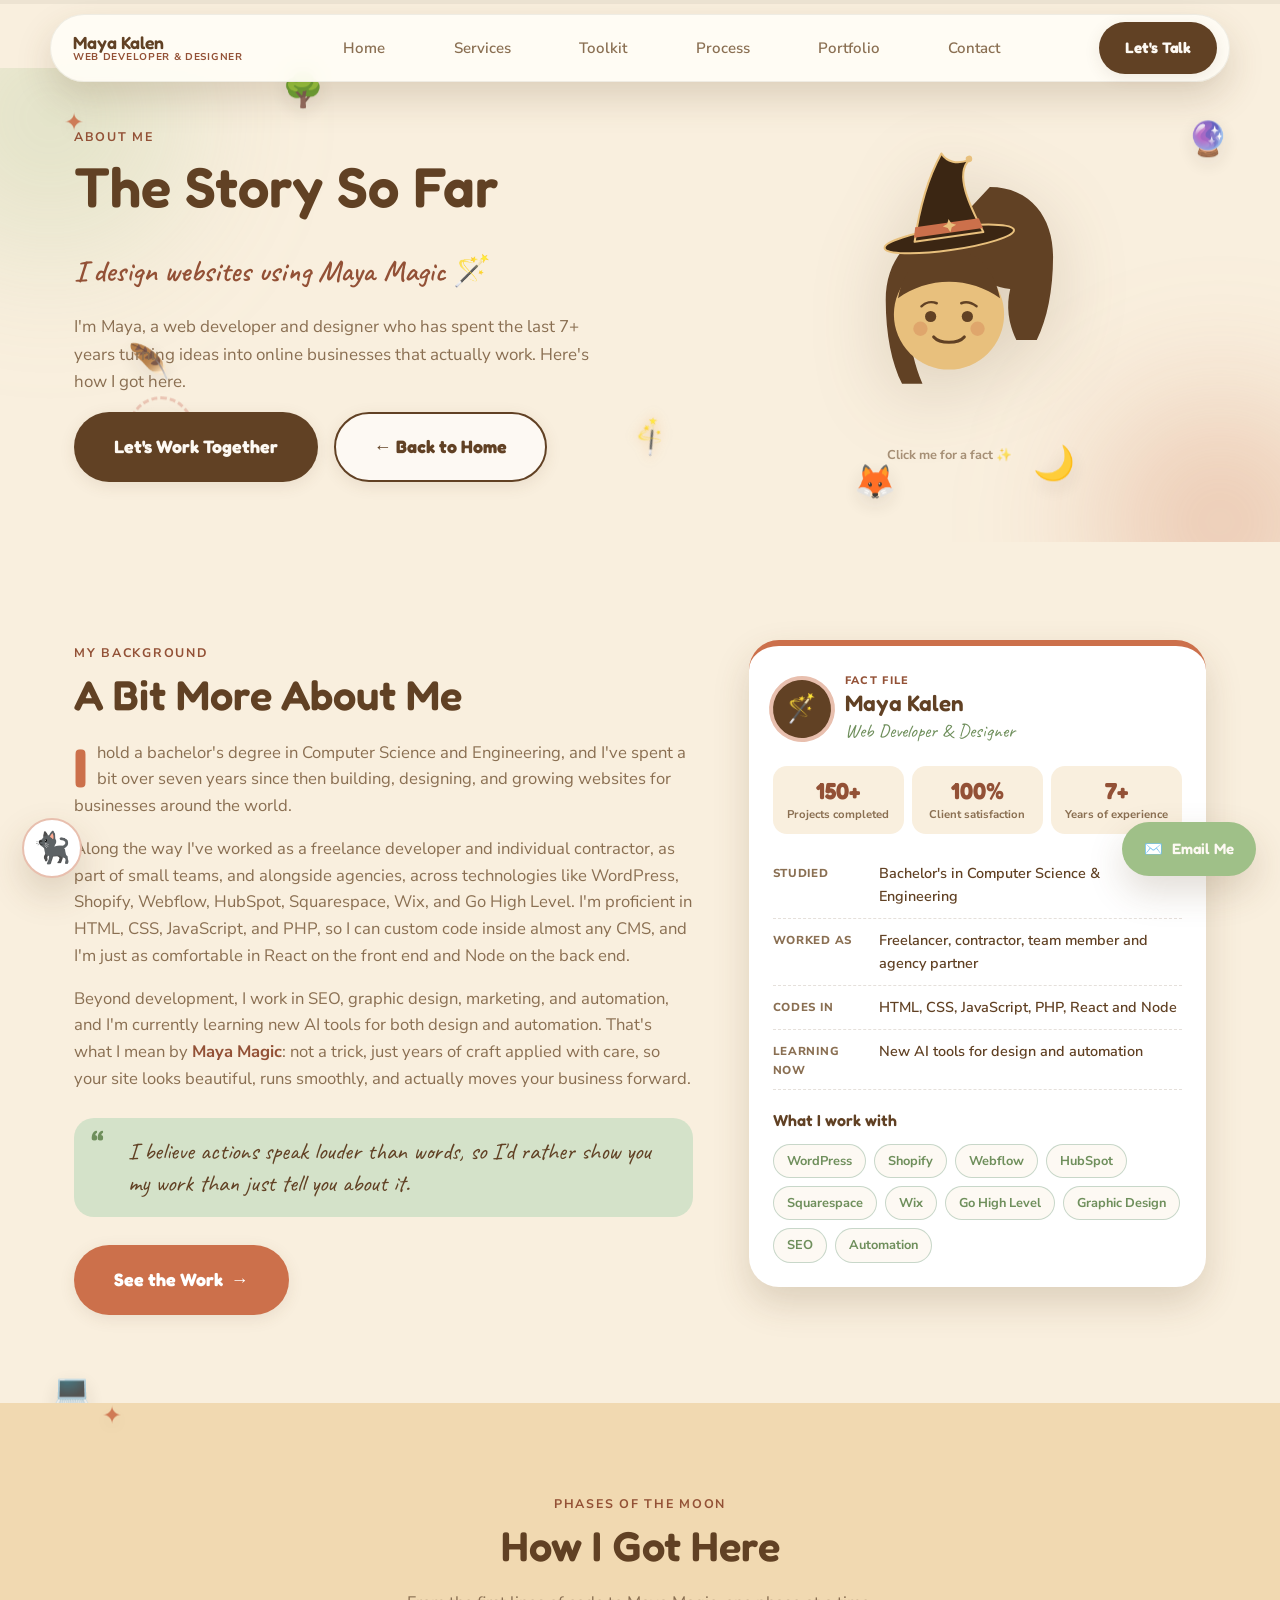
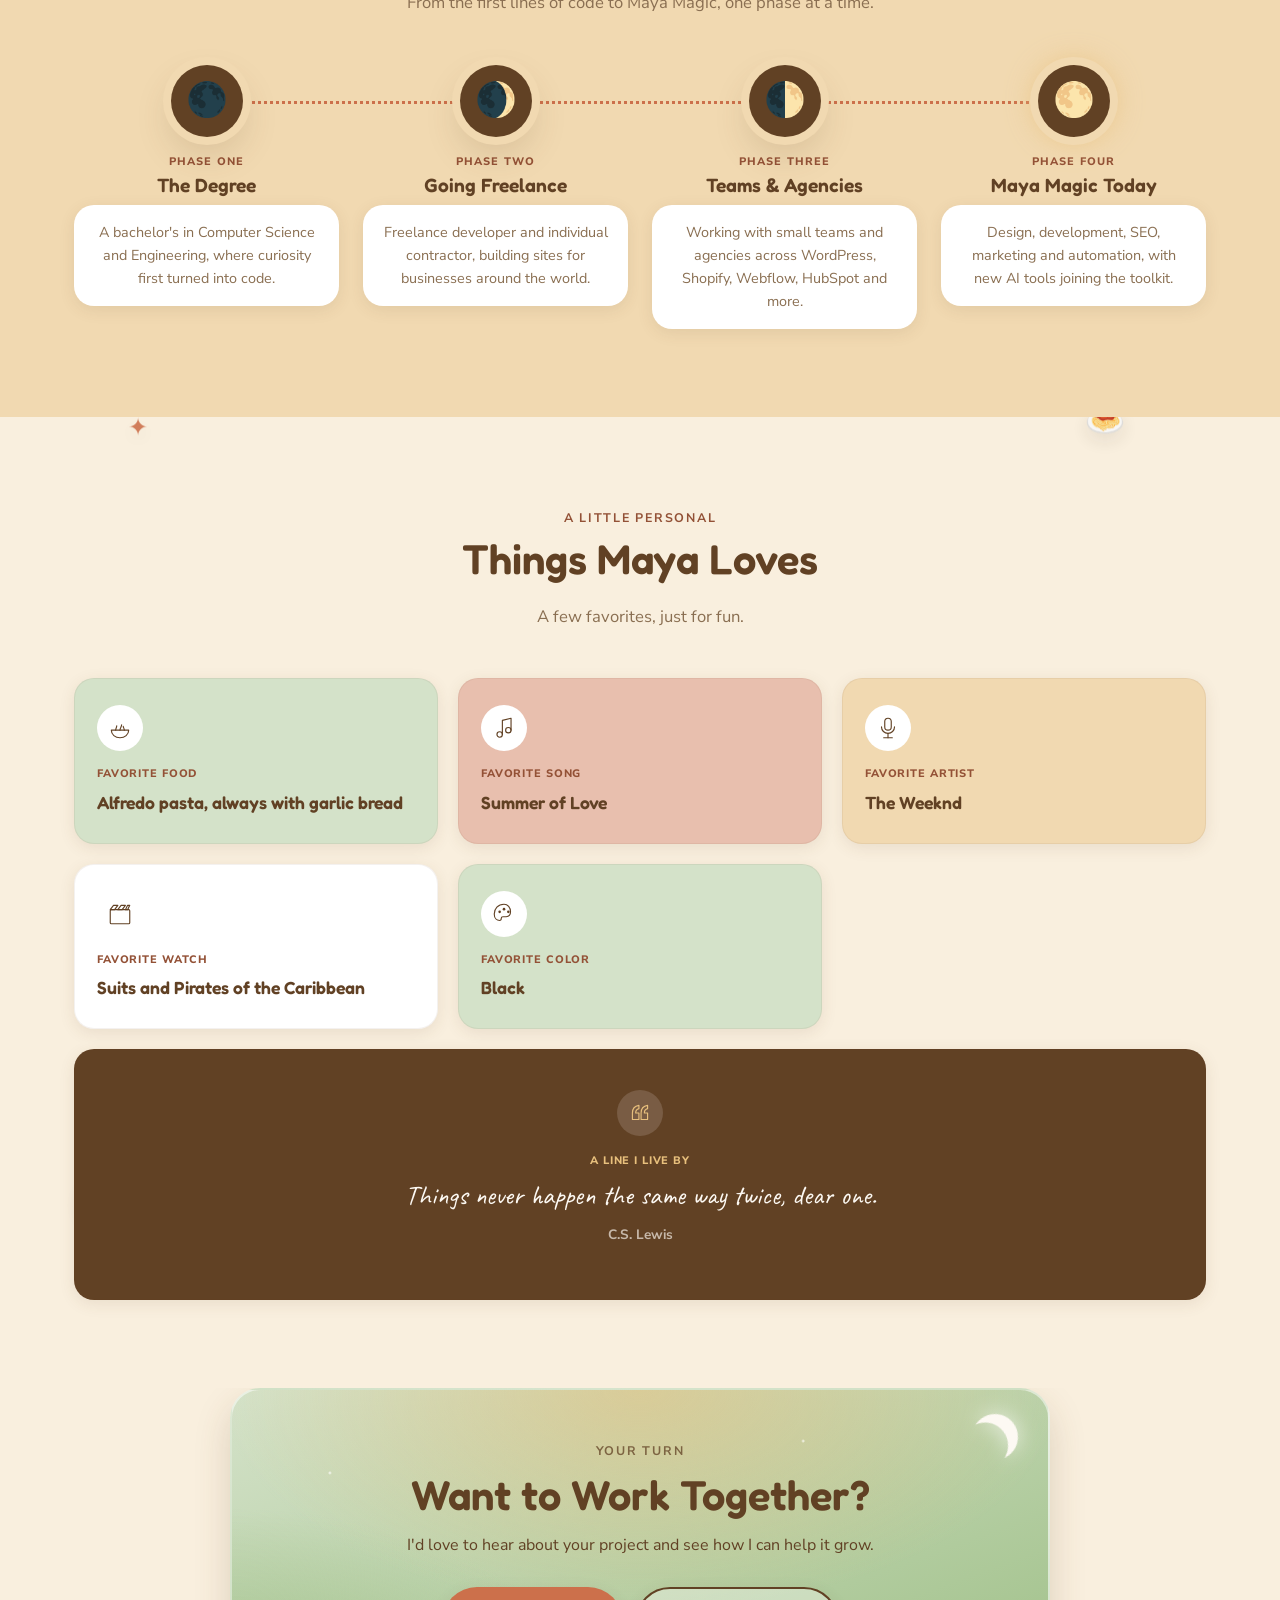
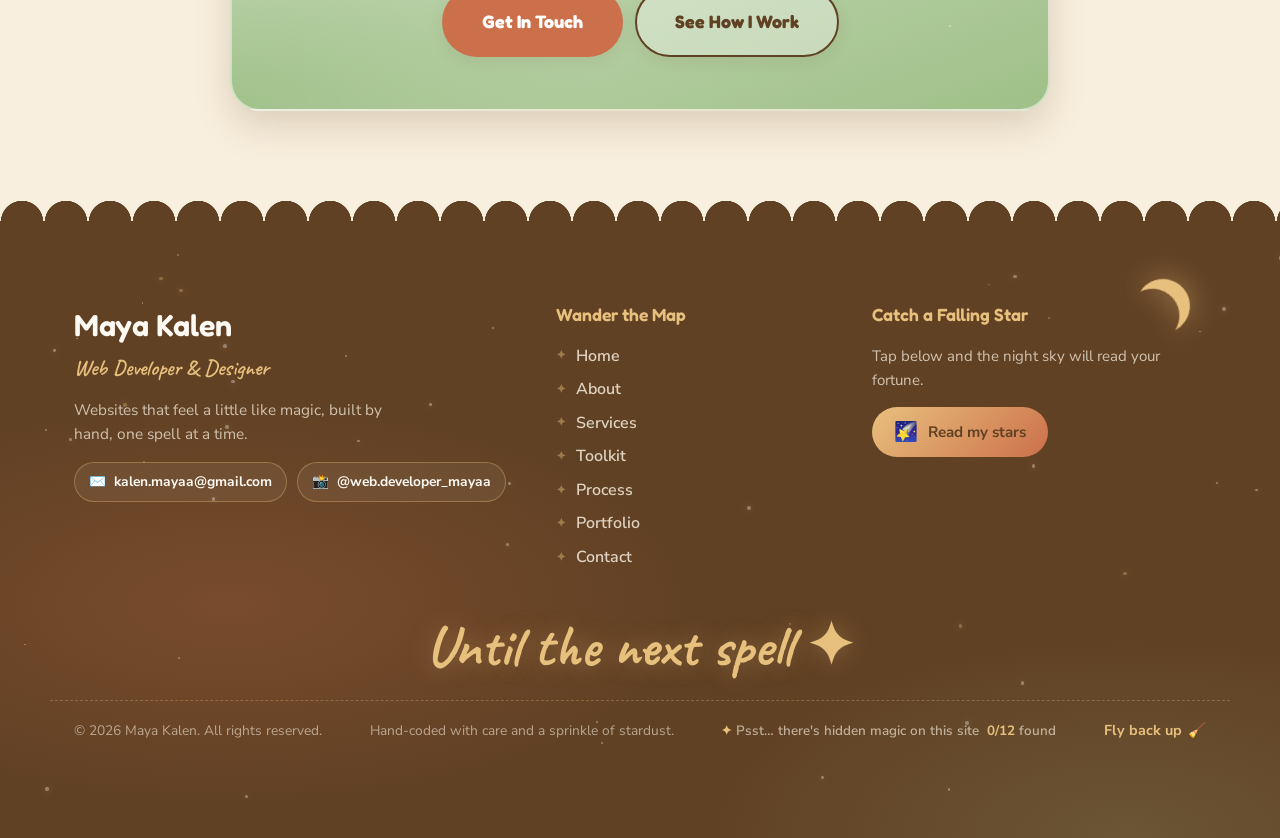
==== commit 1e058bfd: "Add hidden magic secrets, Midnight the lurking cat, and polish fixes - 12 hidden secrets worth magic" ====
--- a/about.html
+++ b/about.html
@@ -91,7 +91,7 @@
     <div class="maya-avatar-wrap" data-animate>
       <div class="wisp-bubble maya-fact-bubble" id="avatar-bubble"></div>
       <button class="maya-avatar" id="maya-avatar" aria-label="Click Maya for a fun fact about her">
-        <svg class="maya-avatar-svg" viewBox="0 0 200 240" aria-hidden="true">
+        <svg class="maya-avatar-svg" viewBox="0 -54 200 294" aria-hidden="true">
           <!-- hair, behind the face, flowing past the shoulders -->
           <path d="M100 34c-40 0-62 30-62 68 0 34 6 62 16 82h20c-10-24-14-46-11-70 4 8 10 14 18 17-4-16-2-32 6-42 6 12 18 20 31 22-6-14-4-30 6-40 8 12 22 19 36 20-4 16-2 34 6 50h20c10-20 16-48 16-82 0-38-22-68-62-68Z" fill="var(--ink)"/>
           <!-- face -->
@@ -111,10 +111,12 @@
           <!-- smile -->
           <path d="M85 138c6 7 24 7 30 0" stroke="var(--ink)" stroke-width="3" fill="none" stroke-linecap="round"/>
           <!-- witch hat, tilted -->
-          <g transform="translate(100 32) rotate(-10)">
-            <path d="M0 -50 L-28 4 L28 4 Z" fill="var(--ink)"/>
-            <rect x="-38" y="0" width="76" height="9" rx="4.5" fill="var(--ink)"/>
-            <path d="M0 -50l3 8 8 3-8 3-3 8-3-8-8-3 8-3Z" fill="var(--gold)"/>
+          <g transform="translate(100 40) rotate(-8)">
+            <ellipse cx="0" cy="2" rx="64" ry="11" fill="#3b2613" stroke="var(--sand)" stroke-width="2"/>
+            <path d="M-34 0C-26-28-14-58 4-82c4 9 14 13 26 10-16 12-6 44 4 72Z" fill="#3b2613" stroke="var(--sand)" stroke-width="2" stroke-linejoin="round"/>
+            <path d="M-31.5-14h63l2.6 10h-68.2Z" fill="var(--gold)"/>
+            <path d="M2-17.5l2 4.6 4.6 2-4.6 2-2 4.6-2-4.6-4.6-2 4.6-2Z" fill="var(--sand)"/>
+            <circle cx="30" cy="-73" r="3.2" fill="var(--sand)"/>
           </g>
         </svg>
       </button>
--- a/css/style.css
+++ b/css/style.css
@@ -137,7 +137,7 @@
   font-family: var(--font-display);
   font-size: 1.12rem;
   border: 2px solid transparent;
-  cursor: none;
+  cursor: pointer;
   position: relative;
   overflow: hidden;
   box-shadow: var(--shadow-sm);
@@ -209,15 +209,17 @@
 /* ==========================================================================
    Magic wand cursor + trailing sparkle
    ========================================================================== */
+/* the OS pointer is hidden only while the wand is actually running (the script
+   adds .has-wand), so there is never a finger and a wand at the same time,
+   and reduced-motion visitors, who get no wand, keep their normal cursor */
+.has-wand, .has-wand *:not(input):not(textarea):not(select) { cursor: none !important; }
 @media (pointer: fine) {
-  body, a, button, .nav-toggle, .btn, .accordion-head { cursor: none; }
   /* the header is the most important click target on the site, so it
      keeps the real OS pointer rather than the custom wand graphic —
      a hand-drawn cursor's visual tip is never pixel-perfect against the
      real click point, which is exactly the kind of thing that makes
      small nav links feel randomly unclickable */
-  .site-header, .site-header * { cursor: pointer !important; }
-  .site-header .brand-name, .site-header .brand-role { cursor: pointer !important; }
+  .has-wand .site-header, .has-wand .site-header * { cursor: pointer !important; }
 }
 .magic-cursor {
   position: fixed;
@@ -336,7 +338,7 @@
   background: var(--green-soft);
   border: 2px solid transparent;
   border-radius: 50%;
-  cursor: none;
+  cursor: pointer;
   flex-shrink: 0;
   transition: transform 0.2s ease, background 0.2s ease, border-color 0.2s ease;
 }
@@ -559,7 +561,7 @@
   box-shadow: var(--shadow-sm);
   margin-bottom: 14px;
   transition: transform 0.3s cubic-bezier(.22,1,.36,1), box-shadow 0.3s ease;
-  cursor: none;
+  cursor: pointer;
 }
 @media (pointer: coarse) { .const-circle { cursor: pointer; } }
 .const-node:nth-child(1) .const-circle { --ring-color: var(--gold); }
@@ -817,7 +819,7 @@
   position: relative;
   min-height: 250px;
   perspective: 1400px;
-  cursor: none;
+  cursor: pointer;
   transition: transform 0.25s ease;
 }
 @media (pointer: coarse) { .bento-card { cursor: pointer; } }
@@ -1021,7 +1023,7 @@
   box-sizing: border-box;
   background: linear-gradient(160deg, var(--sand) 0%, var(--sand-dark) 100%);
   border: 1px solid rgba(97, 65, 36, 0.25);
-  cursor: none;
+  cursor: pointer;
   transform-style: preserve-3d;
   transition: transform 0.85s cubic-bezier(.6, -0.15, .3, 1.15);
 }
@@ -1111,7 +1113,7 @@
 .accordion-panel { display: grid; grid-template-rows: 0fr; transition: grid-template-rows 0.35s ease; }
 .accordion-item.open .accordion-panel { grid-template-rows: 1fr; }
 .accordion-panel-inner { overflow: hidden; }
-.accordion-body { position: relative; padding: 0 22px 22px 62px; }
+.accordion-body { position: relative; padding: 6px 22px 24px 76px; }
 
 .chips { display: flex; flex-wrap: wrap; gap: 8px; }
 .chip {
@@ -1138,7 +1140,9 @@
 }
 button.chip[aria-pressed="true"]::before { content: "✦"; margin-right: 6px; color: var(--sand); }
 
-.accordion-item--fresh .accordion-head { background: linear-gradient(90deg, rgba(var(--sand-rgb), 0.18), transparent 70%); }
+/* the "fresh" tint fades softly down the whole shelf rather than stopping
+   in a hard line under the heading */
+.accordion-item--fresh { background: linear-gradient(180deg, rgba(var(--sand-rgb), 0.2), rgba(var(--sand-rgb), 0.06) 70px, transparent 160px); }
 .shelf-badge {
   flex-shrink: 0;
   padding: 3px 10px;
@@ -1793,7 +1797,7 @@
   align-items: center;
   justify-content: center;
   padding: 0;
-  cursor: none;
+  cursor: pointer;
   transition: transform 0.25s cubic-bezier(.22,1,.36,1), box-shadow 0.25s ease, border-color 0.25s ease;
 }
 @media (pointer: coarse) { .wisp { cursor: pointer; } }
@@ -1852,12 +1856,12 @@
 .maya-avatar-wrap { position: relative; width: 240px; margin: 0 auto; text-align: center; }
 .maya-avatar {
   display: block;
-  width: 220px; height: 240px;
+  width: 220px; height: 300px;
   margin: 0 auto;
   padding: 0;
   background: none;
   border: none;
-  cursor: none;
+  cursor: pointer;
   animation: avatarBob 4.5s ease-in-out infinite;
   transition: transform 0.25s ease;
 }
@@ -1885,24 +1889,23 @@
   opacity: 0.75;
 }
 
-/* the avatar sits centered in its own column (not pinned to a viewport
-   edge like Wisp), so the bubble is safe to open straight above it */
+/* Maya's facts open just below her, in the space the "click me" hint uses,
+   so the bubble never covers her face, her hat or the site header */
 .maya-fact-bubble {
   left: 50%; right: auto;
-  bottom: calc(100% + 18px); top: auto;
-  transform: translate(-50%, 8px);
-  max-width: 230px;
-}
-.maya-fact-bubble::after {
-  right: auto; left: 50%;
-  top: 100%; bottom: auto;
-  transform: translateX(-50%);
-  border-right-color: transparent;
-  border-top-color: var(--ink);
-  border-left: 7px solid transparent;
-  border-bottom: 0;
-}
+  top: 290px; bottom: auto;
+  z-index: 3;
+  width: 240px;
+  max-width: calc(100vw - 48px);
+  text-align: center;
+  transform: translate(-50%, -8px);
+}
+/* thought dots float up from the bubble toward Maya */
+.maya-fact-bubble::before { left: calc(50% - 6px); bottom: auto; top: -17px; }
+.maya-fact-bubble::after { left: calc(50% + 6px); bottom: auto; top: -29px; }
 .maya-fact-bubble.show { transform: translate(-50%, 0); }
+.maya-fact-bubble.show ~ .maya-avatar-hint { opacity: 0; }
+.maya-avatar-hint { transition: opacity 0.2s ease; }
 
 @media (max-width: 900px) { .maya-avatar-wrap { margin-top: 40px; } }
 
@@ -2585,3 +2588,134 @@
   .container { padding: 0 18px; }
   .hero-actions .btn { width: 100%; }
 }
+
+/* ==========================================================================
+   Hidden magic: secrets, the points toast, the footer meter, the goodbye
+   pop-up, and Midnight the shy lurking cat
+   ========================================================================== */
+.egg-toast {
+  position: fixed;
+  left: 50%;
+  bottom: 96px;
+  z-index: 450;
+  width: max-content;
+  max-width: min(440px, calc(100vw - 32px));
+  padding: 12px 20px;
+  border-radius: 18px;
+  border: 2px solid var(--gold);
+  background: var(--cream-soft);
+  color: var(--ink);
+  font-size: 0.92rem;
+  font-weight: 600;
+  line-height: 1.45;
+  text-align: center;
+  box-shadow: 0 0 0 5px rgba(var(--gold-rgb), 0.14), var(--shadow-md);
+  opacity: 0;
+  pointer-events: none;
+  transform: translate(-50%, 16px) scale(0.96);
+  transition: opacity 0.3s ease, transform 0.35s cubic-bezier(.22,1.3,.36,1);
+}
+.egg-toast.show { opacity: 1; transform: translate(-50%, 0) scale(1); }
+.egg-toast strong { color: var(--gold-dark); }
+.egg-toast span { display: block; margin-top: 2px; font-size: 0.78rem; font-weight: 800; letter-spacing: 0.06em; text-transform: uppercase; color: var(--ink-soft); }
+
+.egg-meter {
+  padding: 0;
+  border: 0;
+  background: none;
+  font: 600 0.84rem var(--font-body);
+  color: rgba(255, 248, 234, 0.6);
+  text-align: left;
+  cursor: pointer;
+  transition: color 0.2s ease;
+}
+.egg-meter span { color: var(--sand); }
+.egg-meter strong { margin-left: 4px; color: var(--sand); }
+.egg-meter:hover, .egg-meter:focus-visible { color: var(--cream-soft); }
+.egg-meter:focus-visible { outline: 2px solid var(--sand); outline-offset: 4px; border-radius: 4px; }
+
+/* the footer moon is secretly clickable */
+.footer-moon { z-index: 3; pointer-events: auto; cursor: pointer; }
+.footer-moon.wave { animation: moonWave 0.9s ease; }
+@keyframes moonWave {
+  0% { rotate: 0deg; scale: 1; }
+  30% { rotate: -28deg; scale: 1.25; }
+  60% { rotate: 14deg; scale: 1.1; }
+  100% { rotate: 0deg; scale: 1; }
+}
+
+.leave-score strong { color: var(--gold-dark); }
+.leave-hint {
+  margin-top: 16px;
+  padding: 2px 4px;
+  border: 0;
+  background: none;
+  font: 700 0.86rem var(--font-body);
+  color: var(--ink-soft);
+  text-decoration: underline;
+  cursor: pointer;
+}
+
+/* Midnight peeks up from the bottom edge of a section (sections clip their
+   overflow, so she is hidden below the edge until she rises) */
+.lurker {
+  position: absolute;
+  bottom: 0;
+  z-index: 6;
+  width: 96px;
+  height: 74px;
+  margin-left: -48px;
+  padding: 0;
+  border: 0;
+  background: none;
+  transform: translateY(110%);
+  transition: transform 0.6s cubic-bezier(.3, 1.4, .5, 1);
+  cursor: pointer;
+}
+.lurker svg { width: 100%; height: 100%; display: block; overflow: visible; }
+.lurker.flip svg { transform: scaleX(-1); }
+.lurker.peek { transform: translateY(14%); }
+.lurker.peek svg { animation: lurkerTilt 3.2s ease-in-out infinite; transform-origin: 50% 90%; }
+.lurker.flip.peek svg { animation-name: lurkerTiltFlip; }
+.lurker.duck { transform: translateY(115%); transition-duration: 0.22s; transition-timing-function: ease-in; }
+.lurker.caught { transform: translateY(-26%); transition: transform 0.25s cubic-bezier(.3, 1.6, .5, 1); }
+.lurker-eyes { transform-origin: 60px 54px; animation: lurkerBlink 3.6s infinite; }
+.lurker-pupil { animation: lurkerLook 4.4s ease-in-out infinite; }
+.lurker:focus-visible { outline: 3px solid var(--gold); outline-offset: 4px; border-radius: 12px; }
+@keyframes lurkerBlink { 0%, 44%, 50%, 100% { transform: scaleY(1); } 47% { transform: scaleY(0.1); } }
+@keyframes lurkerLook { 0%, 20% { transform: translateX(0); } 35%, 55% { transform: translateX(-3.5px); } 70%, 90% { transform: translateX(3.5px); } 100% { transform: translateX(0); } }
+@keyframes lurkerTilt { 0%, 100% { transform: rotate(0deg); } 40% { transform: rotate(-7deg); } 70% { transform: rotate(5deg); } }
+@keyframes lurkerTiltFlip { 0%, 100% { transform: scaleX(-1) rotate(0deg); } 40% { transform: scaleX(-1) rotate(-7deg); } 70% { transform: scaleX(-1) rotate(5deg); } }
+
+/* sometimes she just dashes across the bottom of a section */
+.lurker-runner {
+  position: absolute;
+  bottom: 4px;
+  left: -70px;
+  z-index: 6;
+  font-size: 2.6rem;
+  line-height: 1;
+  pointer-events: none;
+  filter: drop-shadow(0 4px 3px rgba(97, 65, 36, 0.25));
+}
+.lurker-runner.run { animation: catDashRight 2.4s linear forwards; }
+.lurker-runner.to-left { left: auto; right: -70px; }
+.lurker-runner.to-left.run { animation-name: catDashLeft; }
+@keyframes catDashRight {
+  0% { transform: translate(0, 0) scaleX(-1); }
+  25% { transform: translate(28vw, -10px) scaleX(-1); }
+  50% { transform: translate(56vw, 0) scaleX(-1); }
+  75% { transform: translate(84vw, -10px) scaleX(-1); }
+  100% { transform: translate(calc(100vw + 140px), 0) scaleX(-1); }
+}
+@keyframes catDashLeft {
+  0% { transform: translate(0, 0); }
+  25% { transform: translate(-28vw, -10px); }
+  50% { transform: translate(-56vw, 0); }
+  75% { transform: translate(-84vw, -10px); }
+  100% { transform: translate(calc(-100vw - 140px), 0); }
+}
+@media (max-width: 640px) {
+  .lurker { width: 78px; height: 60px; margin-left: -39px; }
+  .egg-toast { bottom: 90px; font-size: 0.86rem; }
+}
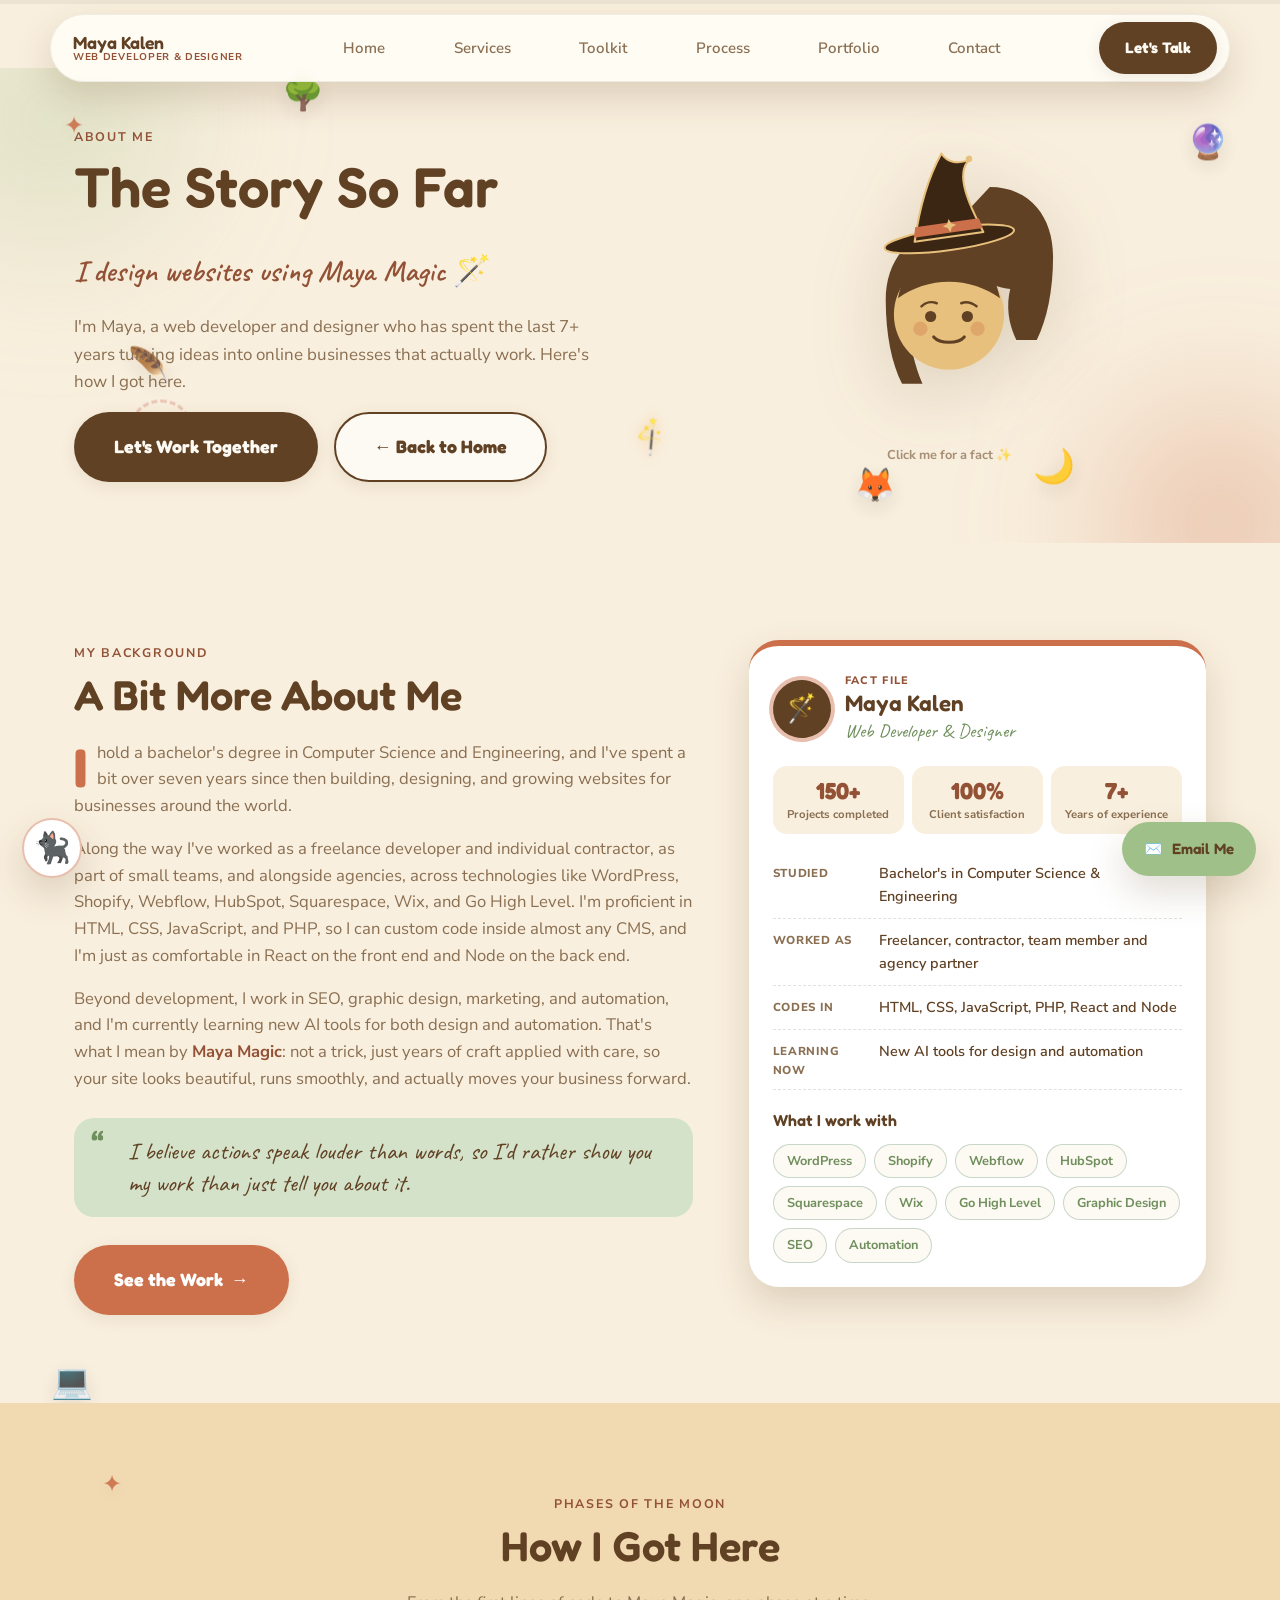
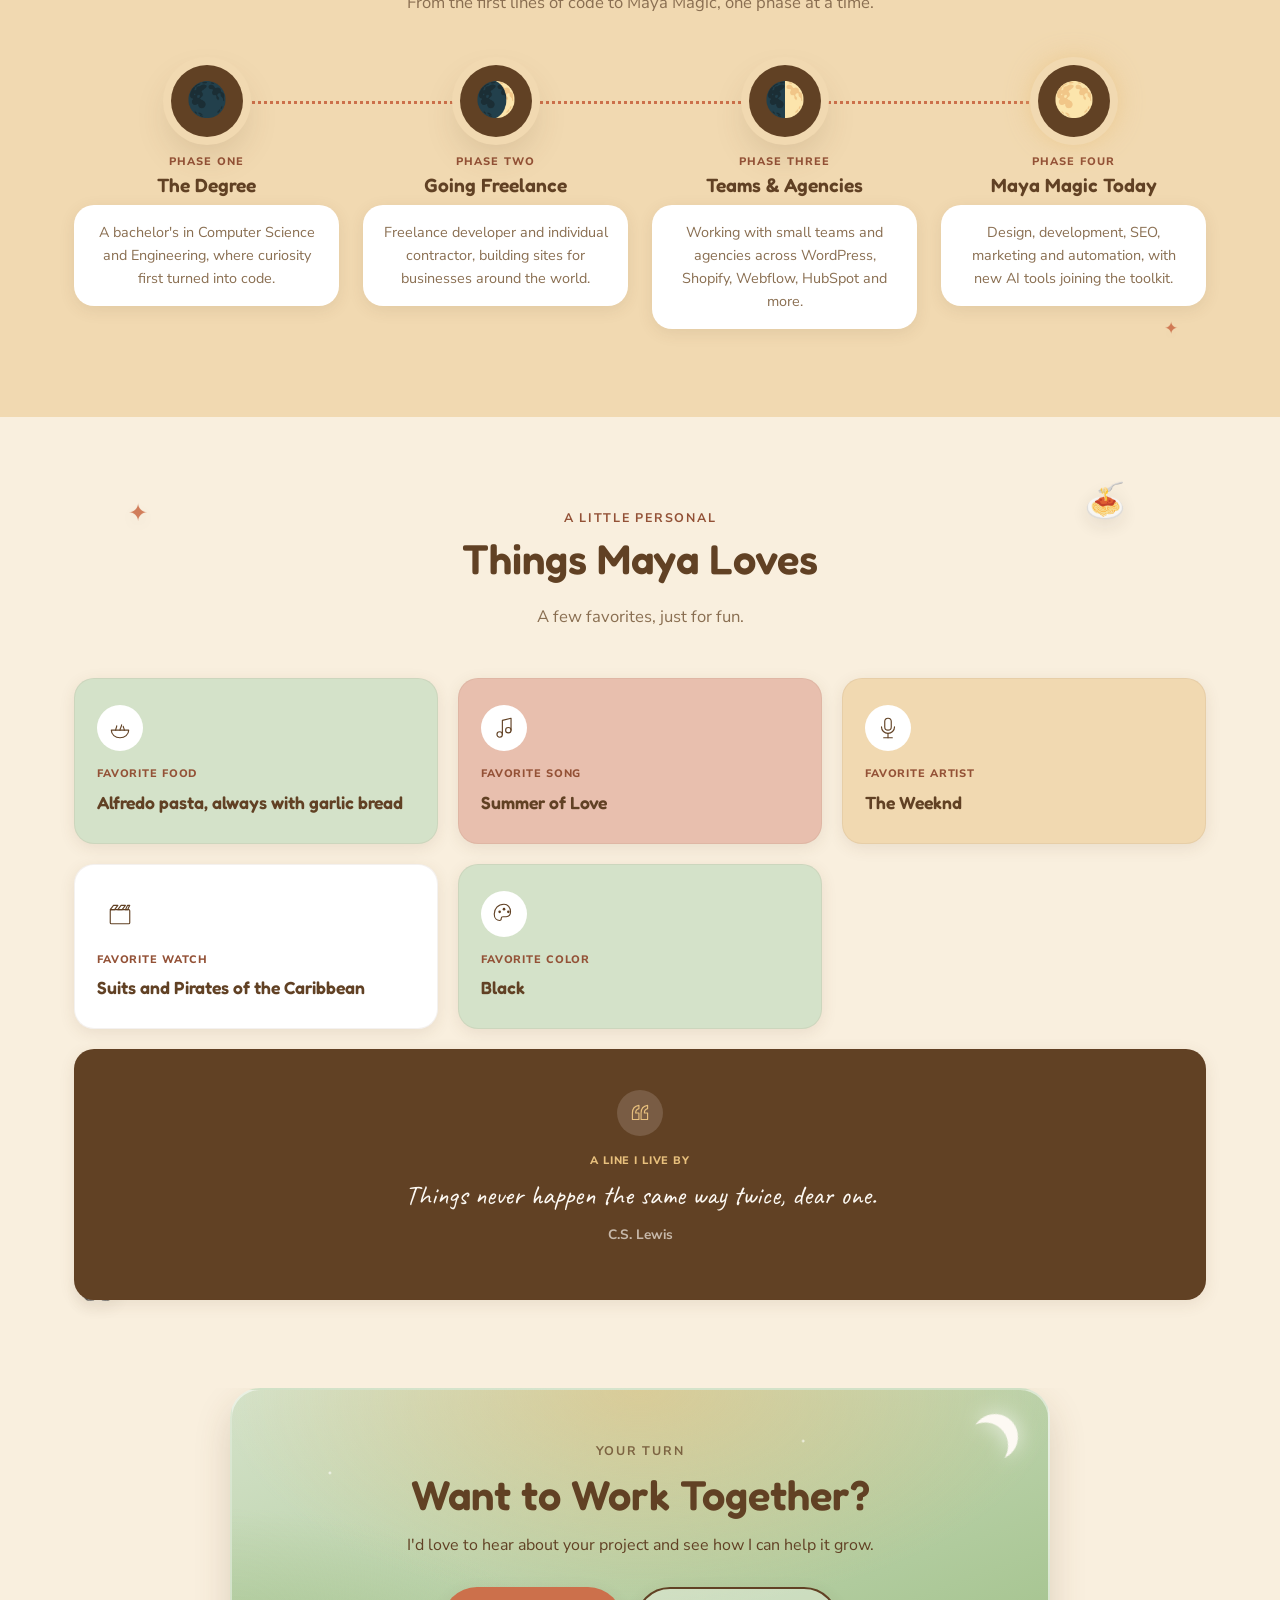
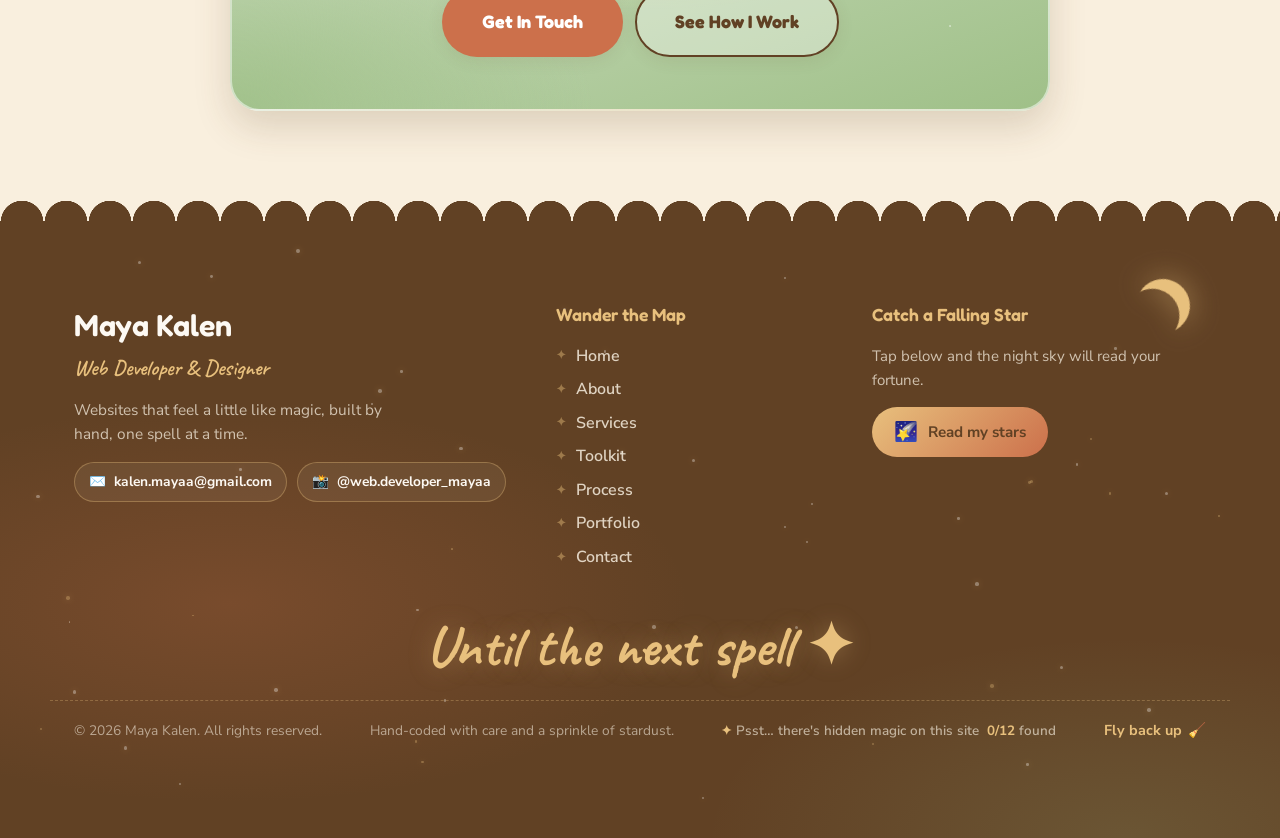
==== commit 7aa16537: "Add Halloween spooky mode: dark haunted theme, Maya's costume, hidden pumpkin - Spooky mode switches" ====
--- a/about.html
+++ b/about.html
@@ -93,28 +93,46 @@
       <button class="maya-avatar" id="maya-avatar" aria-label="Click Maya for a fun fact about her">
         <svg class="maya-avatar-svg" viewBox="0 -54 200 294" aria-hidden="true">
           <!-- hair, behind the face, flowing past the shoulders -->
-          <path d="M100 34c-40 0-62 30-62 68 0 34 6 62 16 82h20c-10-24-14-46-11-70 4 8 10 14 18 17-4-16-2-32 6-42 6 12 18 20 31 22-6-14-4-30 6-40 8 12 22 19 36 20-4 16-2 34 6 50h20c10-20 16-48 16-82 0-38-22-68-62-68Z" fill="var(--ink)"/>
+          <path d="M100 34c-40 0-62 30-62 68 0 34 6 62 16 82h20c-10-24-14-46-11-70 4 8 10 14 18 17-4-16-2-32 6-42 6 12 18 20 31 22-6-14-4-30 6-40 8 12 22 19 36 20-4 16-2 34 6 50h20c10-20 16-48 16-82 0-38-22-68-62-68Z" class="maya-hair" fill="#614124"/>
+          <!-- Halloween costume: a high-collared cape with a pumpkin lining (spooky mode only) -->
+          <g class="maya-costume">
+            <path d="M42 240C46 214 66 198 100 194c34 4 54 20 58 46Z" fill="#4b2c4a"/>
+            <path d="M86 195l14 26 14-26Z" fill="#e8772e"/>
+            <path d="M72 197 38 144l46 36Z" fill="#4b2c4a" stroke="#e8772e" stroke-width="2.4" stroke-linejoin="round"/>
+            <path d="M128 197l34-53-46 36Z" fill="#4b2c4a" stroke="#e8772e" stroke-width="2.4" stroke-linejoin="round"/>
+            <circle cx="100" cy="200" r="6.5" fill="#f6a35c" stroke="#110b13" stroke-width="1.5"/>
+          </g>
           <!-- face -->
           <circle cx="100" cy="116" r="54" fill="var(--sand)"/>
           <!-- soft fringe over the forehead -->
-          <path d="M50 100c6-30 24-48 50-48s44 18 50 48c-14-10-32-16-50-16s-36 6-50 16Z" fill="var(--ink)"/>
+          <path d="M50 100c6-30 24-48 50-48s44 18 50 48c-14-10-32-16-50-16s-36 6-50 16Z" class="maya-hair" fill="#614124"/>
           <!-- blush -->
           <circle cx="72" cy="130" r="7" fill="var(--gold)" opacity="0.32"/>
           <circle cx="128" cy="130" r="7" fill="var(--gold)" opacity="0.32"/>
           <!-- eyes with little lashes -->
           <g class="maya-avatar-eyes">
-            <circle cx="82" cy="118" r="5.5" fill="var(--ink)"/>
-            <circle cx="118" cy="118" r="5.5" fill="var(--ink)"/>
-            <path d="M73 108c4-4 10-5 15-3" stroke="var(--ink)" stroke-width="2.4" fill="none" stroke-linecap="round"/>
-            <path d="M112 105c5-2 11 0 15 3" stroke="var(--ink)" stroke-width="2.4" fill="none" stroke-linecap="round"/>
+            <circle cx="82" cy="118" r="5.5" fill="var(--night)"/>
+            <circle cx="118" cy="118" r="5.5" fill="var(--night)"/>
+            <path d="M73 108c4-4 10-5 15-3" stroke="var(--night)" stroke-width="2.4" fill="none" stroke-linecap="round"/>
+            <path d="M112 105c5-2 11 0 15 3" stroke="var(--night)" stroke-width="2.4" fill="none" stroke-linecap="round"/>
           </g>
           <!-- smile -->
-          <path d="M85 138c6 7 24 7 30 0" stroke="var(--ink)" stroke-width="3" fill="none" stroke-linecap="round"/>
+          <path d="M85 138c6 7 24 7 30 0" stroke="var(--night)" stroke-width="3" fill="none" stroke-linecap="round"/>
+          <!-- a painted star on her cheek and a glowing jack-o-lantern beside her (spooky mode only) -->
+          <path class="maya-costume" d="M138 142l1.8 4 4.2 1.6-4.2 1.6-1.8 4.2-1.8-4.2-4.2-1.6 4.2-1.6Z" fill="#e8772e"/>
+          <g class="maya-costume maya-lantern" transform="translate(168 214)">
+            <ellipse rx="23" ry="18" fill="#e8772e"/>
+            <ellipse rx="10" ry="18" fill="#f08a3e"/>
+            <path d="M-1-17c0-6 2-9 7-10" stroke="#55734a" stroke-width="3.2" fill="none" stroke-linecap="round"/>
+            <path d="M-12-3l4.5-6 4.5 6ZM3-3l4.5-6 4.5 6Z" fill="#ffd27a"/>
+            <path d="M-12 5q12 10 24 0l-4 2.4-3-2.4-4 3-4-3-3 2.4Z" fill="#ffd27a"/>
+          </g>
           <!-- witch hat, tilted -->
           <g transform="translate(100 40) rotate(-8)">
-            <ellipse cx="0" cy="2" rx="64" ry="11" fill="#3b2613" stroke="var(--sand)" stroke-width="2"/>
-            <path d="M-34 0C-26-28-14-58 4-82c4 9 14 13 26 10-16 12-6 44 4 72Z" fill="#3b2613" stroke="var(--sand)" stroke-width="2" stroke-linejoin="round"/>
-            <path d="M-31.5-14h63l2.6 10h-68.2Z" fill="var(--gold)"/>
+            <ellipse class="maya-hat-fill" cx="0" cy="2" rx="64" ry="11" fill="#3b2613" stroke="var(--sand)" stroke-width="2"/>
+            <path class="maya-hat-fill" d="M-34 0C-26-28-14-58 4-82c4 9 14 13 26 10-16 12-6 44 4 72Z" fill="#3b2613" stroke="var(--sand)" stroke-width="2" stroke-linejoin="round"/>
+            <path class="maya-hat-band" d="M-31.5-14h63l2.6 10h-68.2Z" fill="var(--gold)"/>
+            <path class="maya-costume" d="M10-52c4-3 7-2 9 2 2-4 5-5 9-2-2 1-3 3-3 6-2-1-4-1-6 1-2-2-4-2-6-1 0-3-1-5-3-6Z" fill="#110b13" stroke="#f6a35c" stroke-width="1"/>
             <path d="M2-17.5l2 4.6 4.6 2-4.6 2-2 4.6-2-4.6-4.6-2 4.6-2Z" fill="var(--sand)"/>
             <circle cx="30" cy="-73" r="3.2" fill="var(--sand)"/>
           </g>
--- a/css/style.css
+++ b/css/style.css
@@ -25,6 +25,10 @@
   --sand-dark: #a78a5a;
   --ink: #614124;
   --ink-soft: #8a6f52;
+  /* dark fills (footer, buttons, cocoa cards) and the text that sits on them;
+     kept separate from --ink so a dark theme can flip text without flipping these */
+  --night: var(--ink);
+  --on-night: var(--cream-soft);
   --white: #ffffff;
 
   --green-rgb: 159, 192, 136;
@@ -161,14 +165,14 @@
 }
 .btn-primary:hover::after, .btn-gold:hover::after { left: 130%; }
 
-.btn-primary { background: var(--ink); color: var(--cream-soft); }
+.btn-primary { background: var(--night); color: var(--on-night); }
 .btn-primary:hover { background: var(--gold-dark); box-shadow: var(--shadow-md); }
 
 .btn-gold { background: var(--gold); color: var(--white); }
 .btn-gold:hover { background: var(--gold-dark); box-shadow: var(--shadow-md); }
 
 .btn-outline { background: var(--cream-soft); border-color: var(--ink); color: var(--ink); border-width: 2.5px; }
-.btn-outline:hover { background: var(--ink); color: var(--cream-soft); }
+.btn-outline:hover { background: var(--night); color: var(--on-night); }
 
 .btn-small { padding: 12px 24px; font-size: 0.95rem; }
 
@@ -477,7 +481,7 @@
   transform: translate(-50%, -50%);
   width: 78px; height: 78px;
   border-radius: 50%;
-  background: var(--ink);
+  background: var(--night);
   color: var(--sand);
   display: flex;
   align-items: center;
@@ -601,7 +605,7 @@
   aspect-ratio: 16 / 9;
   border-radius: var(--radius-md);
   overflow: hidden;
-  background: var(--ink);
+  background: var(--night);
 }
 .testimonial-video iframe { position: absolute; inset: 0; width: 100%; height: 100%; border: 0; }
 .testimonial-info { padding: 16px 10px 8px; text-align: center; }
@@ -622,7 +626,7 @@
   z-index: 2;
   margin: 56px 0 0;
   padding: 14px 0;
-  background: var(--ink);
+  background: var(--night);
   transform: skewY(-1.2deg);
   overflow: hidden;
   box-shadow: var(--shadow-md);
@@ -641,7 +645,7 @@
   font-family: var(--font-display);
   font-weight: 600;
   font-size: 1.15rem;
-  color: var(--cream-soft);
+  color: var(--on-night);
   white-space: nowrap;
 }
 .skill-ribbon i { display: inline-block; transform: skewY(1.2deg); font-style: normal; color: var(--sand); font-size: 0.95rem; }
@@ -664,8 +668,8 @@
     radial-gradient(1.5px 1.5px at 18% 22%, rgba(255, 248, 234, 0.8), transparent),
     radial-gradient(1.5px 1.5px at 72% 64%, rgba(255, 248, 234, 0.6), transparent),
     radial-gradient(1.5px 1.5px at 40% 88%, rgba(255, 248, 234, 0.5), transparent),
-    var(--ink);
-  color: var(--cream-soft);
+    var(--night);
+  color: var(--on-night);
   box-shadow: var(--shadow-md);
   overflow: hidden;
   transition: transform 0.3s ease, box-shadow 0.3s ease;
@@ -676,11 +680,11 @@
     radial-gradient(1.5px 1.5px at 22% 30%, rgba(255, 248, 234, 0.8), transparent),
     radial-gradient(1.5px 1.5px at 66% 76%, rgba(255, 248, 234, 0.6), transparent),
     radial-gradient(1.5px 1.5px at 88% 46%, rgba(255, 248, 234, 0.5), transparent),
-    var(--ink);
+    var(--night);
 }
 .spotlight-card:hover { transform: translateY(-6px); box-shadow: 0 24px 50px rgba(97, 65, 36, 0.28); }
 .spotlight-card p { color: rgba(255, 248, 234, 0.78); }
-.spotlight-card h3 { color: var(--cream-soft); font-size: 1.45rem; margin: 0; }
+.spotlight-card h3 { color: var(--on-night); font-size: 1.45rem; margin: 0; }
 
 .spotlight-badge {
   position: absolute;
@@ -702,7 +706,7 @@
   width: 60px; height: 60px;
   border-radius: 18px;
   background: var(--green);
-  color: var(--ink);
+  color: var(--night);
   transform: rotate(-6deg);
   transition: transform 0.3s ease;
 }
@@ -731,7 +735,7 @@
   font-weight: 800;
   white-space: nowrap;
 }
-.flow-node--ai { background: var(--green); animation: aiGlow 2.4s ease-in-out infinite; }
+.flow-node--ai { background: var(--green); color: var(--night); animation: aiGlow 2.4s ease-in-out infinite; }
 @keyframes aiGlow { 0%, 100% { box-shadow: 0 0 0 0 rgba(var(--green-rgb), 0.6); } 50% { box-shadow: 0 0 0 7px rgba(var(--green-rgb), 0); } }
 .flow-link { position: relative; flex: 1; min-width: 14px; height: 2px; background: rgba(var(--sand-rgb), 0.35); border-radius: 2px; }
 .flow-link::after {
@@ -751,7 +755,7 @@
 
 /* a pretend AI answer box that types itself out */
 .answer-demo p { margin: 0; }
-.answer-q { font-weight: 700; color: var(--cream-soft) !important; font-size: 0.92rem; margin-bottom: 10px !important; }
+.answer-q { font-weight: 700; color: var(--on-night) !important; font-size: 0.92rem; margin-bottom: 10px !important; }
 .answer-a { font-size: 0.9rem; line-height: 1.55; min-height: 4.7em; }
 .answer-label {
   display: inline-block;
@@ -759,7 +763,7 @@
   padding: 2px 9px;
   border-radius: 999px;
   background: var(--gold);
-  color: var(--cream-soft);
+  color: var(--on-night);
   font-size: 0.7rem;
   font-weight: 800;
   vertical-align: 1px;
@@ -777,7 +781,7 @@
   padding: 5px 12px;
   border-radius: 999px;
   background: rgba(255, 248, 234, 0.08);
-  color: var(--cream-soft);
+  color: var(--on-night);
   font-size: 0.78rem;
   font-weight: 700;
 }
@@ -855,7 +859,7 @@
 
 .bento-card-back {
   transform: rotateY(180deg);
-  background: var(--ink);
+  background: var(--night);
   align-items: flex-start;
   justify-content: center;
 }
@@ -928,13 +932,13 @@
 .pot-body {
   position: absolute; left: 6px; right: 6px; bottom: 10px; height: 74px;
   border-radius: 46% 46% 50% 50% / 30% 30% 70% 70%;
-  background: radial-gradient(circle at 32% 30%, #8a6a4a, var(--ink) 60%);
+  background: radial-gradient(circle at 32% 30%, #8a6a4a, var(--night) 60%);
   box-shadow: inset -8px -8px 0 rgba(0, 0, 0, 0.12);
 }
 .pot-rim {
   position: absolute; left: 0; right: 0; top: 30px; z-index: 2; height: 22px;
   border-radius: 50%;
-  background: var(--ink);
+  background: var(--night);
   border: 4px solid var(--sand-dark);
   overflow: hidden;
 }
@@ -948,7 +952,7 @@
 .cauldron-card.has-picks .pot-brew { background: linear-gradient(90deg, var(--green), var(--sand), var(--gold)); }
 .pot-legs::before, .pot-legs::after {
   content: ""; position: absolute; bottom: 2px; width: 12px; height: 14px;
-  border-radius: 0 0 6px 6px; background: var(--ink);
+  border-radius: 0 0 6px 6px; background: var(--night);
 }
 .pot-legs::before { left: 28px; }
 .pot-legs::after { right: 28px; }
@@ -1038,7 +1042,7 @@
   top: 50%;
   width: 12px; height: 12px;
   border-radius: 50%;
-  background: var(--ink);
+  background: var(--night);
   box-shadow: 0 0 0 3px rgba(255, 255, 255, 0.3);
   transform: translateY(-50%);
 }
@@ -1054,7 +1058,7 @@
   align-items: center;
   justify-content: center;
   gap: 8px;
-  color: var(--ink);
+  color: var(--night);
   font-family: var(--font-display);
   font-weight: 600;
   font-size: 1rem;
@@ -1134,9 +1138,9 @@
 button.chip { font-family: var(--font-body); cursor: pointer; }
 button.chip:focus-visible { outline: 2px solid var(--gold); outline-offset: 2px; }
 button.chip[aria-pressed="true"] {
-  background: var(--ink);
+  background: var(--night);
   border-color: var(--ink);
-  color: var(--cream-soft);
+  color: var(--on-night);
 }
 button.chip[aria-pressed="true"]::before { content: "✦"; margin-right: 6px; color: var(--sand); }
 
@@ -1147,7 +1151,7 @@
   flex-shrink: 0;
   padding: 3px 10px;
   border-radius: 999px;
-  background: var(--ink);
+  background: var(--night);
   color: var(--sand);
   font-size: 0.68rem;
   font-weight: 800;
@@ -1387,7 +1391,7 @@
   margin: 0 0 4px;
   padding: 7px 14px;
   border-radius: 8px;
-  background: var(--ink);
+  background: var(--night);
   color: var(--sand) !important;
   font-family: var(--font-display);
   font-weight: 600;
@@ -1400,7 +1404,7 @@
   padding: 0 7px;
   border-radius: 999px;
   background: var(--cat);
-  color: var(--ink);
+  color: var(--night);
   font-size: 0.8rem;
 }
 
@@ -1466,12 +1470,12 @@
   transition: transform 0.3s cubic-bezier(.22,1,.36,1), box-shadow 0.3s ease;
 }
 /* six cloth-bound spines from the brand palette, each paired for contrast */
-.book.p1, .book-cover.p1 { --book-bg: var(--ink); --book-ink: var(--sand); }
-.book.p2, .book-cover.p2 { --book-bg: var(--gold-dark); --book-ink: var(--cream-soft); }
-.book.p3, .book-cover.p3 { --book-bg: var(--green); --book-ink: var(--ink); }
-.book.p4, .book-cover.p4 { --book-bg: var(--sand); --book-ink: var(--ink); }
-.book.p5, .book-cover.p5 { --book-bg: #55734a; --book-ink: var(--cream-soft); }
-.book.p6, .book-cover.p6 { --book-bg: var(--cream-soft); --book-ink: var(--ink); }
+.book.p1, .book-cover.p1 { --book-bg: var(--night); --book-ink: var(--sand); }
+.book.p2, .book-cover.p2 { --book-bg: #935136; --book-ink: #fdf9f3; }
+.book.p3, .book-cover.p3 { --book-bg: var(--green); --book-ink: var(--night); }
+.book.p4, .book-cover.p4 { --book-bg: var(--sand); --book-ink: var(--night); }
+.book.p5, .book-cover.p5 { --book-bg: #55734a; --book-ink: #fdf9f3; }
+.book.p6, .book-cover.p6 { --book-bg: #fdf9f3; --book-ink: var(--night); }
 
 /* decorative bands across the spine, drawn in the spine's own text colour */
 .book::before,
@@ -2016,8 +2020,8 @@
   opacity: 0.5;
 }
 
-.hub-card--brown { background: var(--ink); }
-.hub-card--brown h3, .hub-card--brown .hub-chapter { color: var(--cream-soft); opacity: 0.85; }
+.hub-card--brown { background: var(--night); }
+.hub-card--brown h3, .hub-card--brown .hub-chapter { color: var(--on-night); opacity: 0.85; }
 .hub-card--brown p { color: rgba(253, 249, 243, 0.72); }
 .hub-card--brown .bento-icon { background: rgba(253, 249, 243, 0.18); color: var(--sand); }
 
@@ -2038,12 +2042,12 @@
   font-weight: 700;
   padding: 8px 14px;
   border-radius: 999px;
-  background: var(--ink);
-  color: var(--cream-soft);
+  background: var(--night);
+  color: var(--on-night);
   transition: transform 0.2s ease, background 0.2s ease, gap 0.2s ease;
 }
 .hub-card:hover .hub-card-link { transform: translateX(2px); gap: 9px; }
-.hub-card--brown .hub-card-link { background: var(--sand); color: var(--ink); }
+.hub-card--brown .hub-card-link { background: var(--sand); color: var(--night); }
 
 @media (max-width: 900px) {
   .hub-grid { grid-template-columns: repeat(2, 1fr); }
@@ -2110,7 +2114,7 @@
   display: flex; align-items: center; justify-content: center;
   width: 58px; height: 58px;
   border-radius: 50%;
-  background: var(--ink);
+  background: var(--night);
   font-size: 1.6rem;
   box-shadow: 0 0 0 4px var(--gold-soft);
   transform: rotate(-8deg);
@@ -2154,7 +2158,7 @@
   width: 72px; height: 72px;
   margin: 0 auto 16px;
   border-radius: 50%;
-  background: var(--ink);
+  background: var(--night);
   font-size: 2.1rem;
   box-shadow: 0 0 0 8px var(--parchment), var(--shadow-md);
   transition: transform 0.4s cubic-bezier(.22,1,.36,1);
@@ -2208,7 +2212,7 @@
 .cta-night p:not(.eyebrow) { max-width: 480px; margin: 0 auto 28px; color: var(--ink); }
 .cta-night-actions { display: flex; justify-content: center; flex-wrap: wrap; gap: 12px; }
 .btn-ghost-ink { background: rgba(255, 255, 255, 0.35); border-color: var(--ink); color: var(--ink); border-width: 2px; }
-.btn-ghost-ink:hover { background: var(--ink); border-color: var(--ink); color: var(--cream-soft); }
+.btn-ghost-ink:hover { background: var(--night); border-color: var(--ink); color: var(--on-night); }
 @media (max-width: 640px) { .about-cta { padding-bottom: 82px; } }
 
 @media (max-width: 900px) {
@@ -2260,14 +2264,14 @@
 
 .love-card--quote {
   grid-column: 1 / -1;
-  background: var(--ink);
+  background: var(--night);
   text-align: center;
   padding: 40px 30px;
 }
 .love-card--quote:hover { transform: translateY(-6px) scale(1.01) rotate(0); }
 .love-card--quote .love-icon { background: rgba(253, 249, 243, 0.15); color: var(--sand); margin: 0 auto 16px; }
 .love-card--quote .love-label { color: var(--sand); }
-.love-quote-text { font-family: var(--font-script); font-size: 1.7rem; color: var(--cream-soft); max-width: 560px; margin: 0 auto 10px; line-height: 1.4; }
+.love-quote-text { font-family: var(--font-script); font-size: 1.7rem; color: var(--on-night); max-width: 560px; margin: 0 auto 10px; line-height: 1.4; }
 .love-quote-attr { font-size: 0.85rem; font-weight: 700; color: rgba(253, 249, 243, 0.65); }
 
 @media (max-width: 760px) {
@@ -2288,7 +2292,7 @@
   align-items: center;
   gap: 9px;
   background: var(--green);
-  color: var(--cream-soft);
+  color: var(--night);
   font-family: var(--font-display);
   font-weight: 600;
   font-size: 0.94rem;
@@ -2297,7 +2301,7 @@
   box-shadow: var(--shadow-md);
   transition: transform 0.25s ease, background 0.2s ease, box-shadow 0.25s ease, opacity 0.25s ease;
 }
-.email-fab:hover { background: var(--green-dark); transform: translateY(-3px); box-shadow: 0 16px 34px rgba(58, 53, 44, 0.22); }
+.email-fab:hover { background: #b0cd9b; transform: translateY(-3px); box-shadow: 0 16px 34px rgba(58, 53, 44, 0.22); }
 .email-fab.is-hidden { opacity: 0; pointer-events: none; transform: translateY(12px); }
 @media (max-width: 560px) {
   .email-fab { right: 16px; bottom: 16px; padding: 14px; }
@@ -2312,8 +2316,8 @@
   top: 90px;
   left: 50%;
   transform: translateX(-50%) translateY(-10px);
-  background: var(--ink);
-  color: var(--cream-soft);
+  background: var(--night);
+  color: var(--on-night);
   font-weight: 700;
   font-size: 0.9rem;
   width: max-content;
@@ -2339,7 +2343,7 @@
   background:
     radial-gradient(460px 200px at 18% 62%, rgba(var(--gold-rgb), 0.22), transparent),
     radial-gradient(420px 200px at 88% 100%, rgba(var(--green-rgb), 0.16), transparent),
-    var(--ink);
+    var(--night);
   color: rgba(255, 248, 234, 0.75);
   padding: 56px 0 0;
 }
@@ -2352,7 +2356,7 @@
   bottom: calc(100% - 1px); left: 0; right: 0;
   height: 22px;
   /* tiles are taller than the strip so their top seam never renders */
-  background: radial-gradient(circle at 50% 100%, var(--ink) 21px, transparent 21.5px) repeat-x left bottom / 44px 40px;
+  background: radial-gradient(circle at 50% 100%, var(--night) 21px, transparent 21.5px) repeat-x left bottom / 44px 40px;
   pointer-events: none;
 }
 
@@ -2411,7 +2415,7 @@
   padding-bottom: 36px;
 }
 
-.footer-logo { font-family: var(--font-display); font-size: 1.9rem; font-weight: 600; color: var(--cream-soft); }
+.footer-logo { font-family: var(--font-display); font-size: 1.9rem; font-weight: 600; color: var(--on-night); }
 .footer-role { font-family: var(--font-script); font-size: 1.4rem; font-weight: 600; color: var(--sand) !important; margin: 0 0 12px; }
 .footer-blurb { max-width: 340px; font-size: 0.96rem; }
 .footer-chips { display: flex; flex-wrap: wrap; gap: 10px; }
@@ -2422,7 +2426,7 @@
   border: 1px solid rgba(var(--sand-rgb), 0.35);
   background: rgba(255, 248, 234, 0.06);
   font-size: 0.86rem; font-weight: 700;
-  color: var(--cream-soft);
+  color: var(--on-night);
   overflow-wrap: anywhere;
   transition: background 0.25s ease, border-color 0.25s ease, transform 0.25s ease;
 }
@@ -2462,7 +2466,7 @@
   border: 0;
   border-radius: 999px;
   background: linear-gradient(135deg, var(--sand), var(--gold));
-  color: var(--ink);
+  color: var(--night);
   font: 700 0.95rem var(--font-body);
   cursor: pointer;
   box-shadow: 0 0 0 0 rgba(var(--sand-rgb), 0.5);
@@ -2482,7 +2486,7 @@
   font-family: var(--font-script);
   font-size: 1.35rem;
   line-height: 1.25;
-  color: var(--cream-soft) !important;
+  color: var(--on-night) !important;
   opacity: 0;
   transform: translateY(6px);
   transition: opacity 0.4s ease, transform 0.4s ease;
@@ -2512,7 +2516,7 @@
 }
 .footer-bottom p { margin: 0; font-size: 0.86rem; color: rgba(255, 248, 234, 0.55); }
 .back-to-top { display: inline-flex; align-items: center; gap: 6px; font-size: 0.9rem; font-weight: 700; color: var(--sand); }
-.back-to-top:hover { color: var(--cream-soft); }
+.back-to-top:hover { color: var(--on-night); }
 .back-to-top .broom { display: inline-block; transition: transform 0.35s ease; }
 .back-to-top:hover .broom { transform: translateY(-4px) rotate(-25deg); }
 .back-to-top.flying .broom { animation: broomFly 0.9s ease-in forwards; }
@@ -2631,7 +2635,7 @@
 }
 .egg-meter span { color: var(--sand); }
 .egg-meter strong { margin-left: 4px; color: var(--sand); }
-.egg-meter:hover, .egg-meter:focus-visible { color: var(--cream-soft); }
+.egg-meter:hover, .egg-meter:focus-visible { color: var(--on-night); }
 .egg-meter:focus-visible { outline: 2px solid var(--sand); outline-offset: 4px; border-radius: 4px; }
 
 /* the footer moon is secretly clickable */
@@ -2719,3 +2723,345 @@
   .lurker { width: 78px; height: 60px; margin-left: -39px; }
   .egg-toast { bottom: 90px; font-size: 0.86rem; }
 }
+
+/* ==========================================================================
+   Spooky mode (Halloween): everything below only applies while <html> has
+   the .spooky class, which the script sets from Oct 24 to Nov 2
+   ========================================================================== */
+:root { --pumpkin: #e8772e; --pumpkin-soft: #f6a35c; --plum: #4b2c4a; }
+
+/* a cobweb, drawn once and reused in a few corners */
+.spooky .hero::before,
+.spooky .bookcase-inner::before,
+.spooky .bookcase-inner::after {
+  content: "";
+  position: absolute;
+  z-index: 1;
+  width: 110px;
+  height: 110px;
+  pointer-events: none;
+  background: url("data:image/svg+xml,%3Csvg xmlns='http://www.w3.org/2000/svg' viewBox='0 0 100 100' fill='none' stroke='%23614124' stroke-opacity='.38' stroke-width='1.1'%3E%3Cpath d='M0 0L100 0M0 0L100 50M0 0L100 100M0 0L50 100M0 0L0 100'/%3E%3Cpath d='M22 0Q20 10 20 11Q10 20 0 22M44 0Q40 20 40 22Q34 34 22 40Q12 42 0 44M68 0Q62 30 60 34Q52 52 34 60Q28 62 0 68M92 0Q84 40 80 46Q70 70 46 80Q38 84 0 92'/%3E%3C/svg%3E") no-repeat top left / contain;
+}
+.spooky .hero::before { top: 0; left: 0; }
+.spooky .bookcase-inner { position: relative; }
+.spooky .bookcase-inner::before { top: 0; left: 0; }
+.spooky .bookcase-inner::after { top: 0; right: 0; transform: scaleX(-1); }
+
+/* the footer: a harvest moon, a plum tint in the sky, and bats */
+.spooky .site-footer {
+  background:
+    radial-gradient(520px 230px at 86% 12%, rgba(75, 44, 74, 0.6), transparent),
+    radial-gradient(460px 200px at 18% 62%, rgba(232, 119, 46, 0.2), transparent),
+    var(--night);
+}
+.spooky .footer-moon {
+  box-shadow: inset -14px 6px 0 0 var(--pumpkin);
+  filter: drop-shadow(0 0 18px rgba(232, 119, 46, 0.75));
+}
+.footer-bat {
+  position: absolute;
+  left: -40px;
+  font-size: var(--bat-size, 1.3rem);
+  line-height: 1;
+  pointer-events: none;
+  animation: batFly var(--bat-dur, 6s) linear forwards, batFlap 0.32s ease-in-out infinite alternate;
+}
+.footer-bat.to-left { left: auto; right: -40px; animation-name: batFlyLeft, batFlapLeft; }
+@keyframes batFly {
+  0% { translate: 0 0; }
+  25% { translate: 26vw -18px; }
+  50% { translate: 52vw 10px; }
+  75% { translate: 78vw -14px; }
+  100% { translate: calc(100vw + 80px) 0; }
+}
+@keyframes batFlyLeft {
+  0% { translate: 0 0; }
+  25% { translate: -26vw -18px; }
+  50% { translate: -52vw 10px; }
+  75% { translate: -78vw -14px; }
+  100% { translate: calc(-100vw - 80px) 0; }
+}
+@keyframes batFlap { from { scale: 1 1; } to { scale: 1 0.6; } }
+@keyframes batFlapLeft { from { scale: -1 1; } to { scale: -1 0.6; } }
+
+/* Wisp borrows a witch hat */
+.spooky .wisp::before {
+  content: "";
+  position: absolute;
+  top: -20px;
+  left: 50%;
+  z-index: 2;
+  width: 38px;
+  height: 32px;
+  translate: -46% 0;
+  rotate: -14deg;
+  pointer-events: none;
+  background: url("data:image/svg+xml,%3Csvg xmlns='http://www.w3.org/2000/svg' viewBox='0 0 40 34'%3E%3Cellipse cx='20' cy='29' rx='19' ry='4.5' fill='%233b2613'/%3E%3Cpath d='M9 29C12 20 16 10 22 2c1 3 4 5 8 4-5 4-2 14 1 23Z' fill='%233b2613'/%3E%3Cpath d='M10.5 24h20.5l.8 3.4H9.6Z' fill='%23e8772e'/%3E%3C/svg%3E") no-repeat center / contain;
+}
+
+/* Midnight's eyes glow pumpkin orange */
+.spooky .lurker-eyes { filter: drop-shadow(0 0 4px rgba(232, 119, 46, 0.95)); }
+.spooky .lurker-eyes ellipse:not(.lurker-pupil) { fill: var(--pumpkin-soft); }
+
+/* the bookcase: flickering candles beside the title, glowing covers */
+.spooky .bookcase-crown span::before,
+.spooky .bookcase-crown span::after {
+  content: "🕯️";
+  display: inline-block;
+  margin: 0 10px;
+  font-size: 1.1rem;
+  animation: candleFlicker 1.8s ease-in-out infinite;
+}
+.spooky .bookcase-crown span::after { animation-delay: 0.7s; }
+@keyframes candleFlicker {
+  0%, 100% { opacity: 1; filter: drop-shadow(0 0 6px rgba(246, 163, 92, 0.9)); }
+  40% { opacity: 0.8; filter: drop-shadow(0 0 2px rgba(246, 163, 92, 0.5)); }
+  60% { opacity: 1; filter: drop-shadow(0 0 10px rgba(246, 163, 92, 1)); }
+}
+.spooky .book-cover .cover-face {
+  box-shadow:
+    5px 3px 0 -1px var(--cream-soft),
+    9px 6px 0 -2px var(--parchment),
+    0 0 36px rgba(232, 119, 46, 0.45),
+    0 0 80px rgba(75, 44, 74, 0.4),
+    0 26px 50px rgba(97, 65, 36, 0.45);
+}
+
+/* the pumpkin toggle sits just above Wisp */
+.spooky-toggle {
+  position: fixed;
+  left: 30px;
+  bottom: 114px;
+  z-index: 199;
+  display: flex; align-items: center; justify-content: center;
+  width: 44px;
+  height: 44px;
+  padding: 0;
+  border-radius: 50%;
+  border: 2px solid var(--pumpkin);
+  background: var(--white);
+  font-size: 1.35rem;
+  box-shadow: var(--shadow-sm);
+  cursor: pointer;
+  transition: transform 0.25s ease, filter 0.25s ease, opacity 0.25s ease;
+}
+.spooky-toggle:hover { transform: scale(1.12) rotate(-10deg); }
+.spooky-toggle[aria-pressed="false"] { filter: grayscale(1); opacity: 0.6; border-color: var(--ink-soft); }
+.spooky-toggle:focus-visible { outline: 3px solid var(--gold); outline-offset: 3px; }
+
+/* the home page banner */
+.spooky-banner {
+  position: relative;
+  z-index: 101;
+  padding: 10px 52px;
+  background: linear-gradient(90deg, var(--plum), var(--night) 50%, var(--plum));
+  color: var(--on-night);
+  text-align: center;
+}
+.spooky-banner[hidden] { display: none; }
+.spooky-banner p { margin: 0; font-size: 0.92rem; font-weight: 600; color: var(--on-night); }
+.spooky-banner strong { color: var(--pumpkin-soft); }
+.spooky-banner-close {
+  position: absolute;
+  top: 50%; right: 14px;
+  translate: 0 -50%;
+  width: 30px; height: 30px;
+  border: 0;
+  border-radius: 50%;
+  background: rgba(255, 248, 234, 0.12);
+  color: var(--on-night);
+  font-size: 1.1rem;
+  line-height: 1;
+  cursor: pointer;
+}
+.spooky-banner-close:hover { background: rgba(255, 248, 234, 0.25); }
+
+/* the hidden pumpkin: small, low in a corner, a little shy */
+.hidden-pumpkin {
+  position: absolute;
+  bottom: 16px;
+  z-index: 5;
+  padding: 0;
+  border: 0;
+  background: none;
+  font-size: 1.45rem;
+  line-height: 1;
+  opacity: 0.88;
+  rotate: -8deg;
+  cursor: pointer;
+  animation: pumpkinWobble 4s ease-in-out infinite;
+}
+.hidden-pumpkin[hidden] { display: none; }
+.hidden-pumpkin em {
+  position: absolute;
+  bottom: calc(100% + 6px);
+  left: 50%;
+  translate: -50% 4px;
+  padding: 3px 9px;
+  border-radius: 999px;
+  background: var(--plum);
+  color: var(--pumpkin-soft);
+  font: 700 0.72rem var(--font-body);
+  font-style: normal;
+  white-space: nowrap;
+  opacity: 0;
+  pointer-events: none;
+  transition: opacity 0.2s ease, translate 0.2s ease;
+}
+.hidden-pumpkin.lit { animation: pumpkinLight 1.4s ease forwards; }
+.hidden-pumpkin.lit em { opacity: 1; translate: -50% 0; }
+.hidden-pumpkin:focus-visible { outline: 3px solid var(--pumpkin); outline-offset: 4px; border-radius: 8px; }
+@keyframes pumpkinWobble { 0%, 100% { rotate: -8deg; } 50% { rotate: 6deg; } }
+@keyframes pumpkinLight {
+  0% { scale: 1; filter: none; }
+  30% { scale: 1.6; filter: drop-shadow(0 0 14px rgba(232, 119, 46, 1)); }
+  100% { scale: 1.25; filter: drop-shadow(0 0 8px rgba(232, 119, 46, 0.85)); }
+}
+
+@media (max-width: 640px) {
+  .spooky-toggle { left: 19px; bottom: 96px; width: 40px; height: 40px; font-size: 1.2rem; }
+  .spooky-banner { padding: 9px 44px 9px 16px; text-align: left; }
+  .spooky-banner p { font-size: 0.84rem; }
+}
+@media (prefers-reduced-motion: reduce) {
+  .hidden-pumpkin, .spooky .bookcase-crown span::before, .spooky .bookcase-crown span::after { animation: none; }
+}
+/* leave room at the very bottom of the footer for Wisp and the pumpkin toggle */
+@media (max-width: 1320px) {
+  .has-spooky-toggle .site-footer .footer-bottom { padding-bottom: 170px; }
+}
+@media (max-width: 640px) {
+  .has-spooky-toggle .site-footer .footer-bottom { padding-bottom: 150px; }
+}
+
+/* ==========================================================================
+   Spooky mode, part two: the whole site turns into a haunted night.
+   The palette tokens flip, so every page follows without per-page rules;
+   the few hard-coded light surfaces are overridden below.
+   ========================================================================== */
+html.spooky {
+  color-scheme: dark;
+  --cream: #1a111c;          /* the page itself: plum-black night */
+  --cream-soft: #261a2b;     /* raised surfaces */
+  --white: #2d2033;          /* cards */
+  --parchment: #21172a;      /* alternate sections */
+  --ink: #f4e8d6;            /* text turns candle-light */
+  --ink-soft: #cbb7a8;
+  --night: #110b13;          /* dark fills stay dark */
+  --on-night: #f7ecdc;
+  --gold: #e8772e;           /* terracotta glows into pumpkin */
+  --gold-dark: #f6a35c;      /* accent text, lightened to read on dark */
+  --gold-soft: #4a2a25;
+  --green-dark: #b5d69a;
+  --green-soft: #2b3626;
+  --sand-dark: #b48d55;
+  --shadow-sm: 0 4px 16px rgba(0, 0, 0, 0.45);
+  --shadow-md: 0 16px 36px rgba(0, 0, 0, 0.6);
+}
+.spooky body {
+  background:
+    radial-gradient(900px 500px at 85% -5%, rgba(75, 44, 74, 0.55), transparent),
+    radial-gradient(700px 420px at 0% 30%, rgba(232, 119, 46, 0.08), transparent),
+    var(--cream);
+}
+.spooky ::selection { background: var(--pumpkin); color: var(--night); }
+
+/* the header pill becomes smoked glass */
+.spooky .header-inner { background: rgba(26, 17, 28, 0.86); border-color: rgba(246, 163, 92, 0.18); }
+.spooky .nav-link { color: var(--ink-soft); }
+.spooky .nav-link:hover, .spooky .nav-link.active { color: var(--pumpkin-soft); }
+@media (max-width: 640px) { .spooky .site-nav { background: var(--cream-soft); } }
+.spooky .maya-hair { fill: #8a5a36; }
+
+/* section heads get a pumpkin glow on their eyebrows */
+.spooky .eyebrow { color: var(--pumpkin-soft); text-shadow: 0 0 12px rgba(232, 119, 46, 0.45); }
+.spooky h1, .spooky h2 { text-shadow: 0 2px 18px rgba(0, 0, 0, 0.45); }
+.spooky .accent { color: var(--pumpkin-soft); text-shadow: 0 0 22px rgba(232, 119, 46, 0.55); }
+
+/* buttons */
+.spooky .btn-primary { background: var(--pumpkin); color: var(--night); }
+.spooky .btn-primary:hover { background: var(--pumpkin-soft); }
+.spooky .btn-gold { background: var(--plum); color: var(--on-night); box-shadow: 0 0 0 1px rgba(246, 163, 92, 0.35); }
+.spooky .btn-gold:hover { background: #5e3a5c; }
+.spooky .btn-outline { background: transparent; border-color: var(--pumpkin-soft); color: var(--ink); }
+.spooky .btn-outline:hover { background: var(--pumpkin-soft); color: var(--night); }
+
+/* cards pick up a faint candle glow at the edges */
+.spooky .bento-card-front, .spooky .journey-card, .spooky .love-card, .spooky .fact-file,
+.spooky .accordion, .spooky .moon-step > p:last-child, .spooky .testimonial-card, .spooky .hub-card,
+.spooky .invite-card, .spooky .chapter-link {
+  border-color: rgba(246, 163, 92, 0.14);
+  box-shadow: 0 0 0 1px rgba(246, 163, 92, 0.08), var(--shadow-sm);
+}
+.spooky .chip { background: var(--cream-soft); color: var(--green-dark); border-color: rgba(181, 214, 154, 0.3); }
+
+/* the bookcase back panel goes dark wood */
+.spooky .bookcase-inner {
+  background:
+    repeating-linear-gradient(90deg, rgba(0, 0, 0, 0.12) 0 1px, transparent 1px 26px),
+    linear-gradient(180deg, #3a2a20, #2a1d16);
+  box-shadow: inset 0 10px 24px rgba(0, 0, 0, 0.55);
+}
+.spooky .bookcase-inner::before, .spooky .bookcase-inner::after, .spooky .hero::before { filter: invert(1) brightness(1.4); opacity: 0.55; }
+.spooky .shelf-plaque { background: var(--plum); }
+
+/* the sage call-to-action card on About becomes a haunted night card */
+.spooky .cta-night {
+  background:
+    radial-gradient(2px 2px at 14% 26%, rgba(255, 255, 255, 0.8), transparent),
+    radial-gradient(2px 2px at 70% 16%, rgba(255, 255, 255, 0.7), transparent),
+    radial-gradient(420px 220px at 50% 0%, rgba(232, 119, 46, 0.35), transparent),
+    linear-gradient(160deg, var(--plum), var(--night));
+  border-color: rgba(246, 163, 92, 0.3);
+}
+.spooky .cta-night .eyebrow { color: var(--pumpkin-soft); opacity: 1; }
+.spooky .cta-night h2, .spooky .cta-night p:not(.eyebrow) { color: var(--on-night); }
+.spooky .btn-ghost-ink { background: transparent; border-color: var(--pumpkin-soft); color: var(--on-night); }
+
+/* blobs turn into plum and pumpkin glows; every hero gets a moon and fog */
+.spooky .blob-green { background: rgba(75, 44, 74, 0.9); }
+.spooky .blob-tan { background: rgba(232, 119, 46, 0.35); }
+.spooky .hero .blob-layer::after {
+  content: "";
+  position: absolute;
+  top: 9%;
+  right: 7%;
+  width: 120px;
+  height: 120px;
+  border-radius: 50%;
+  background: radial-gradient(circle at 38% 36%, #fff3d6, #f6c27a 55%, #e8772e);
+  box-shadow: 0 0 60px 18px rgba(246, 163, 92, 0.45), 0 0 140px 40px rgba(232, 119, 46, 0.2);
+  opacity: 0.9;
+}
+.spooky .hero::after {
+  content: "";
+  position: absolute;
+  left: -10%;
+  right: -10%;
+  bottom: 0;
+  height: 140px;
+  z-index: 0;
+  pointer-events: none;
+  background:
+    radial-gradient(40% 60% at 20% 100%, rgba(203, 183, 168, 0.1), transparent 70%),
+    radial-gradient(45% 70% at 60% 100%, rgba(203, 183, 168, 0.08), transparent 70%),
+    radial-gradient(35% 55% at 90% 100%, rgba(203, 183, 168, 0.09), transparent 70%);
+  animation: fogDrift 14s ease-in-out infinite alternate;
+}
+.spooky .hero > .container { position: relative; z-index: 1; }
+@keyframes fogDrift { from { translate: -3% 0; } to { translate: 3% 0; } }
+@media (prefers-reduced-motion: reduce) { .spooky .hero::after { animation: none; } }
+
+/* Maya's costume only appears in spooky mode */
+.maya-costume { display: none; }
+.spooky .maya-costume { display: inline; }
+.spooky .maya-hat-fill { fill: var(--plum); }
+.spooky .maya-hat-band { fill: var(--pumpkin); }
+.spooky .maya-lantern { filter: drop-shadow(0 0 10px rgba(255, 170, 60, 0.95)); }
+/* the moon scales with the screen and tucks into the corner when space is tight,
+   so it never sits behind the headline or tagline */
+.spooky .hero .blob-layer::after { width: clamp(64px, 8.5vw, 120px); height: clamp(64px, 8.5vw, 120px); }
+@media (max-width: 1100px) {
+  .spooky .hero .blob-layer::after { top: 3%; right: 3%; opacity: 0.7; }
+  .spooky .hero:not(.page-hero) .blob-layer::after { top: auto; bottom: 6%; right: 4%; }
+}
